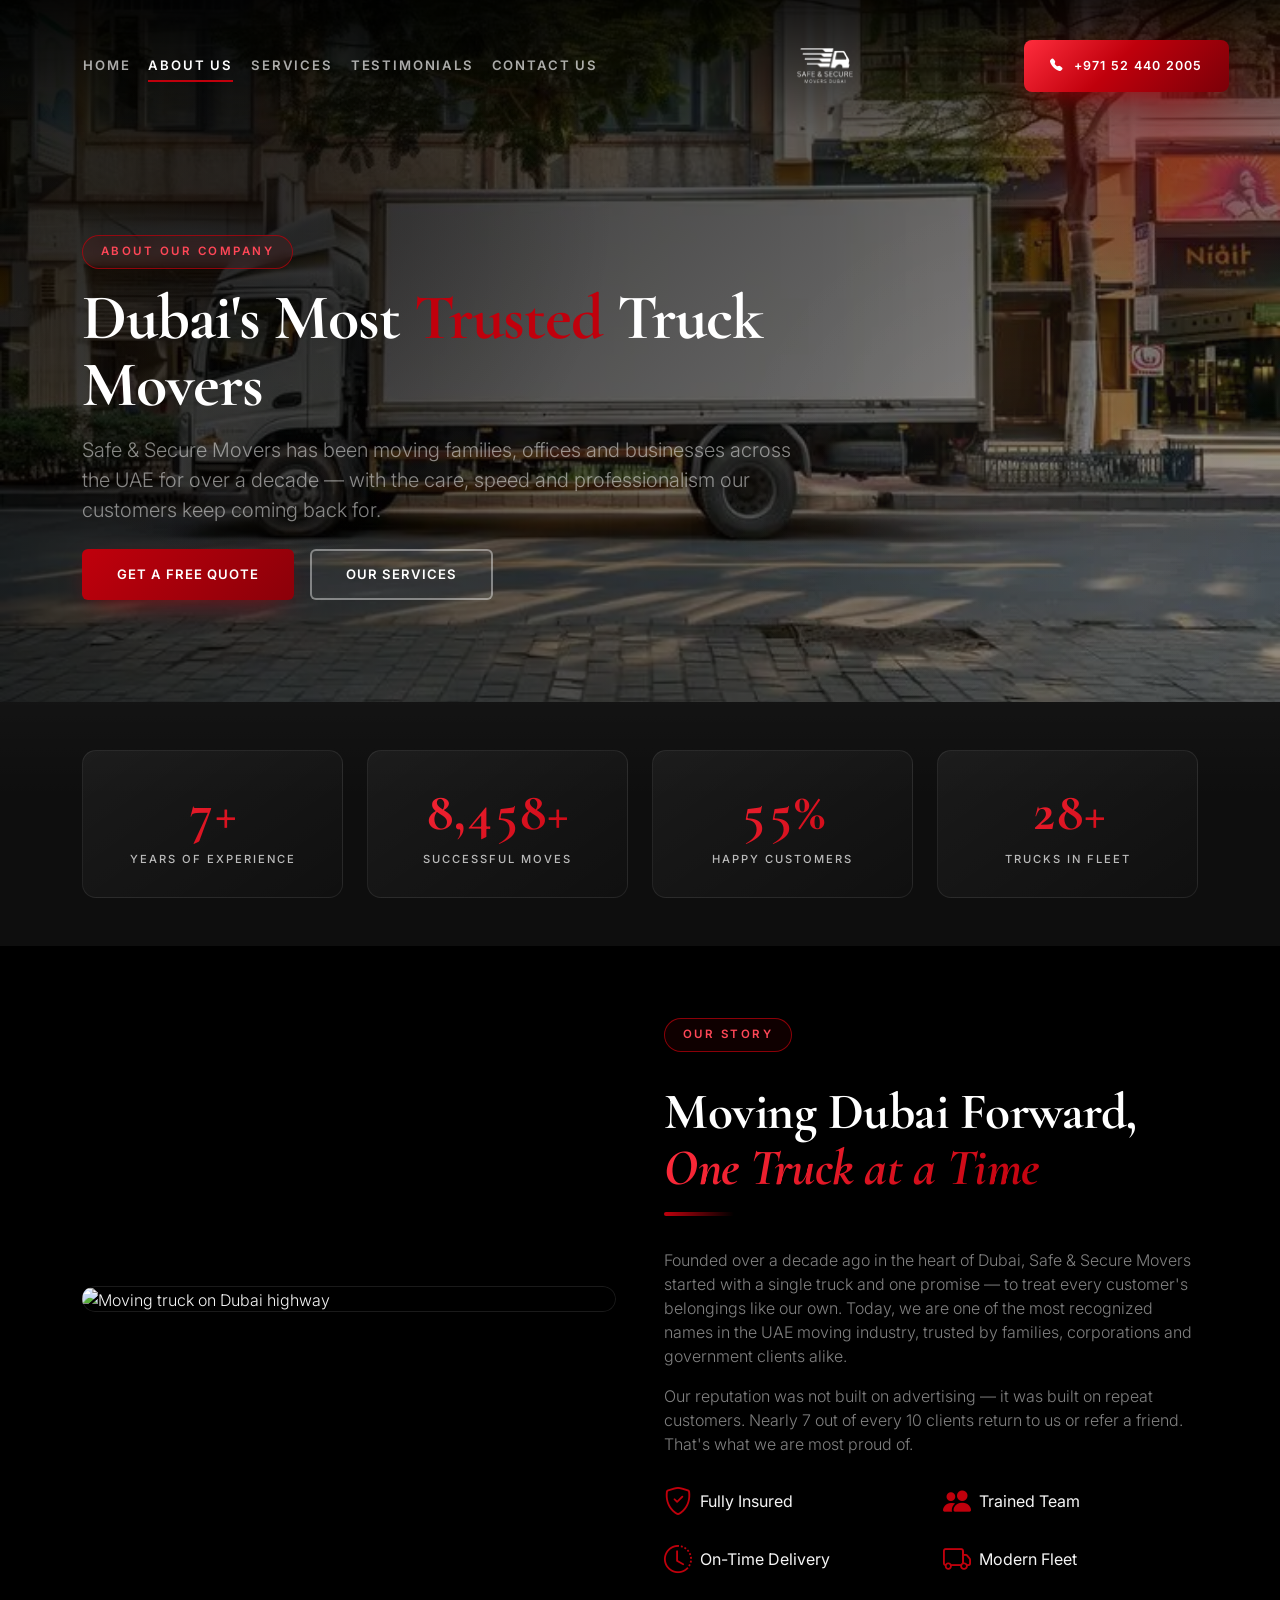
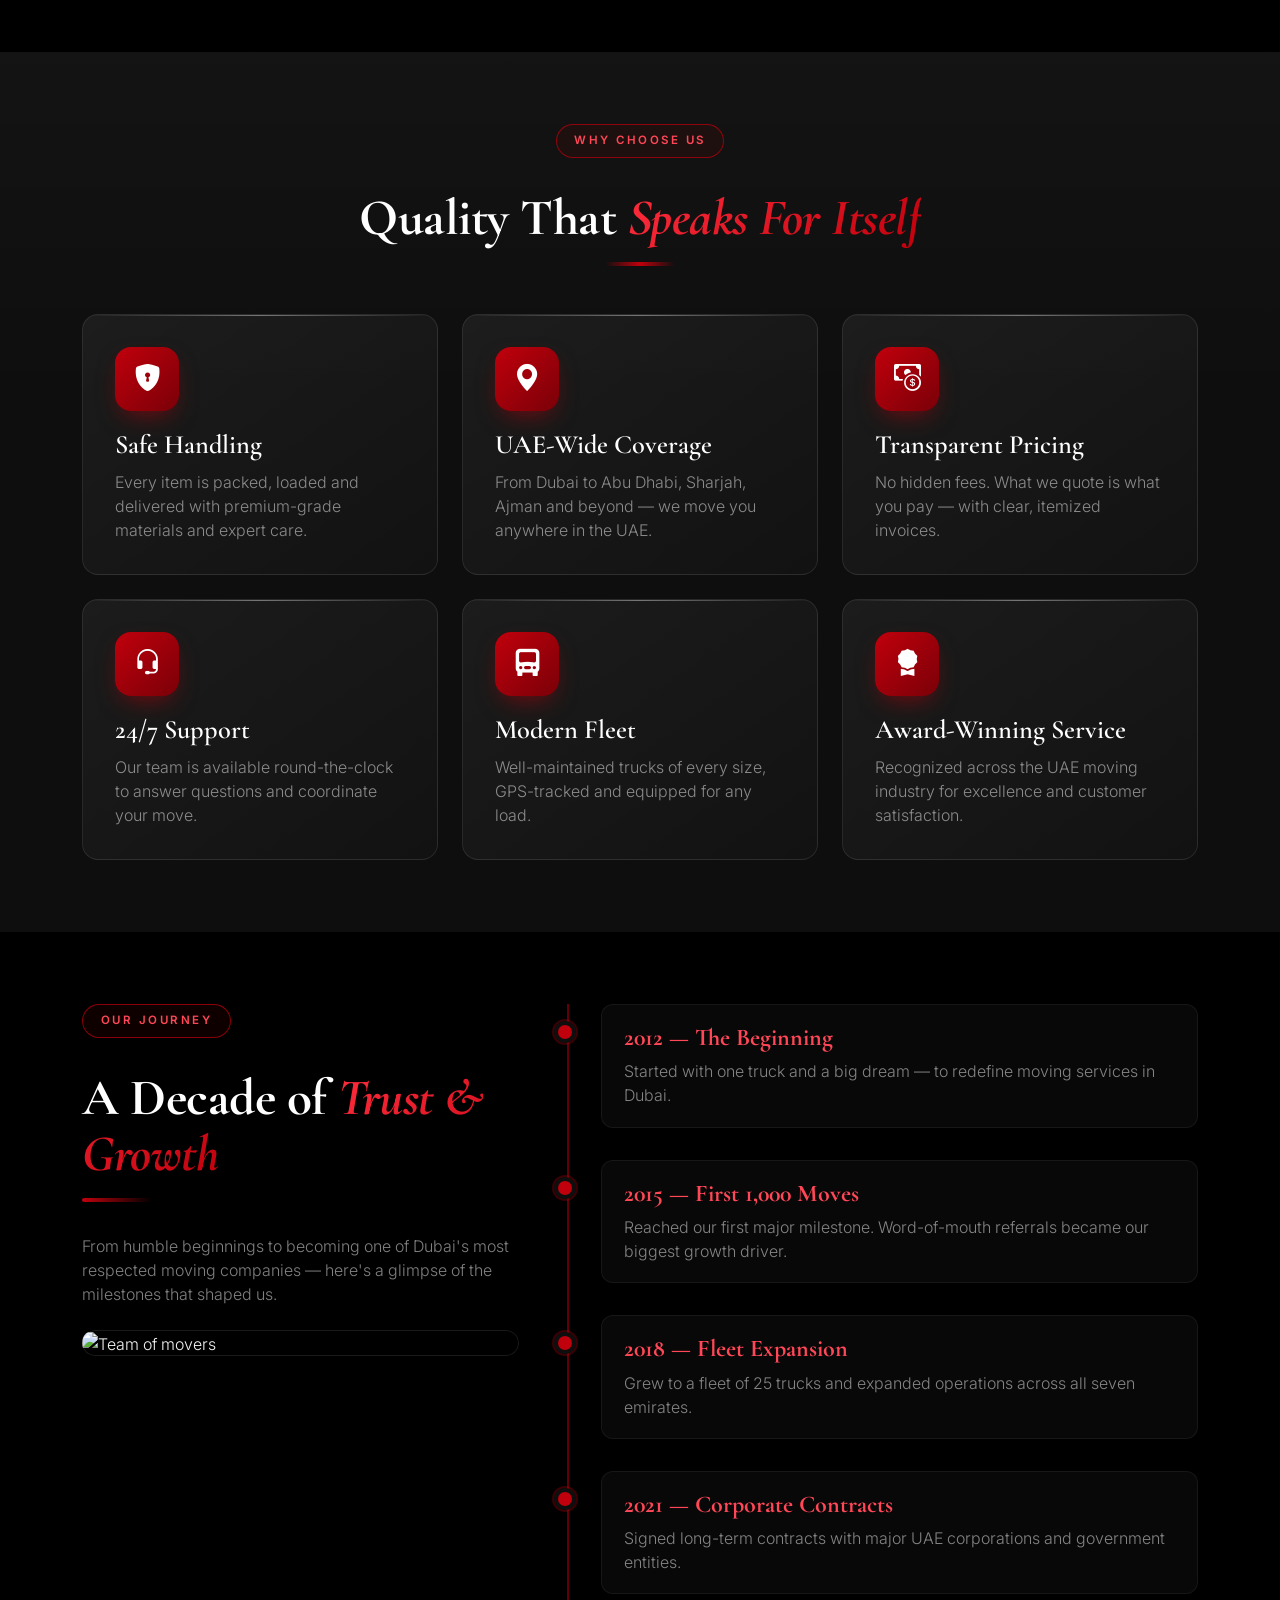
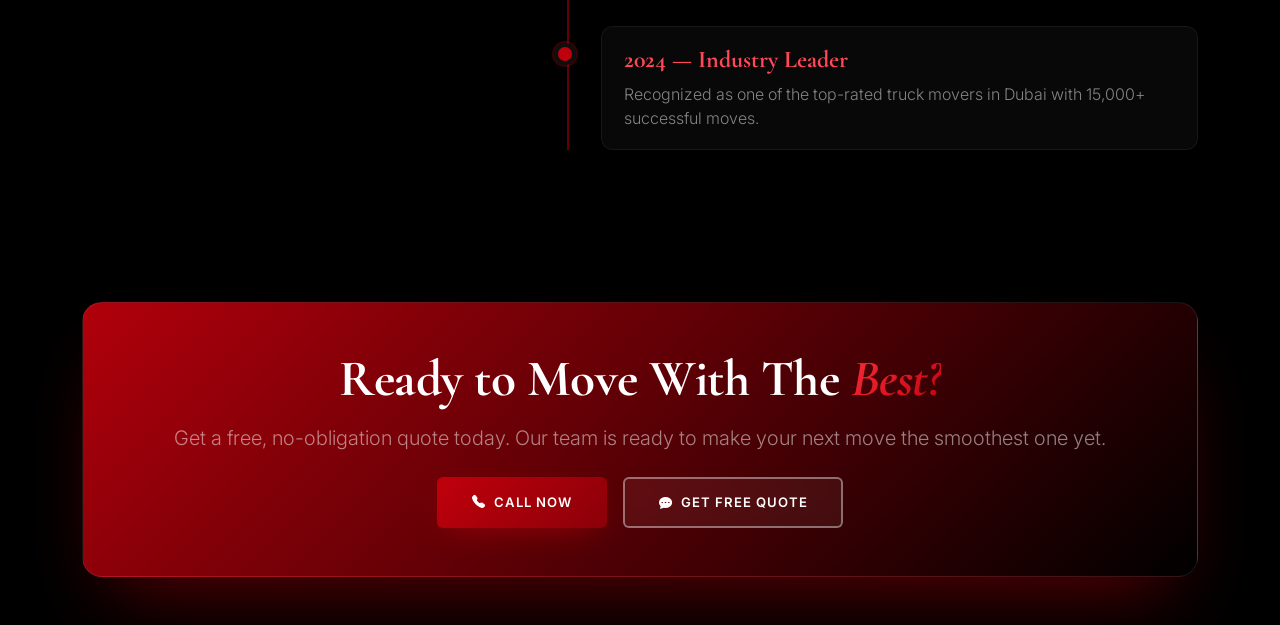
==== about.html @ 8b3cd855 "frontend ui fixes" ====
<!doctype html>
<html lang="en">
<head>
<meta charset="utf-8" />
<meta name="viewport" content="width=device-width, initial-scale=1" />
<title>About Us — Safe & Secure Truck Movers Dubai</title>
<meta name="description" content="Safe & Secure Truck Movers Dubai — trusted, professional and experienced movers with thousands of happy customers across the UAE." />
<link rel="stylesheet" href="https://cdn.jsdelivr.net/npm/bootstrap@5.3.3/dist/css/bootstrap.min.css" />
<link rel="stylesheet" href="https://cdn.jsdelivr.net/npm/bootstrap-icons@1.11.3/font/bootstrap-icons.css" />

<!-- SIRF 2 FONT FAMILIES: Cormorant Garamond (headings) + Inter (body/UI) -->
<link rel="preconnect" href="https://fonts.googleapis.com">
<link rel="preconnect" href="https://fonts.gstatic.com" crossorigin>
<link href="https://fonts.googleapis.com/css2?family=Cormorant+Garamond:ital,wght@0,400;0,600;0,700;1,400;1,600&family=Inter:wght@300;400;500;600;700&display=swap" rel="stylesheet">
<link rel="stylesheet" href="style.css">
<style>
  :root {
    --red:#c0000c; --black:#000000; --dark:#0e0e0e;
    --glass:rgba(255,255,255,0.04); --glass-border:rgba(255,255,255,0.09);

    --font-display:'Cormorant Garamond', Georgia, serif;   /* 1) headings */
    --font-body:'Inter', system-ui, sans-serif;            /* 2) body + UI */
  }
  *{scroll-behavior:smooth}

  body {
    background:var(--black); color:#f5f5f5;
    font-family:var(--font-body);
    font-weight:300;
    overflow-x:hidden;
    -webkit-font-smoothing:antialiased;
  }

  /* headings — sirf display font */
  h1,h2,h3,h4,h5,
  .ssm-section-title,
  .ssm-stat h2,
  .ssm-timeline h5 { font-family:var(--font-display); }

  /* UI / labels / buttons — sirf body font */
  .ssm-badge, .ssm-btn-red, .ssm-btn-outline, .ssm-stat p, p, small, button, a {
    font-family:var(--font-body);
  }

  /* ---------- ANIMATIONS (blur badha diya) ---------- */
  @keyframes fadeBlurUp {
    0% { opacity:0; filter:blur(26px); transform:translateY(48px) scale(.98); }
    100% { opacity:1; filter:blur(0); transform:translateY(0) scale(1); }
  }
  @keyframes slideInLeft {
    0% { opacity:0; filter:blur(22px); transform:translateX(-70px); }
    100% { opacity:1; filter:blur(0); transform:translateX(0); }
  }
  @keyframes slideInRight {
    0% { opacity:0; filter:blur(22px); transform:translateX(70px); }
    100% { opacity:1; filter:blur(0); transform:translateX(0); }
  }
  @keyframes popIn {
    0% { opacity:0; transform:scale(.6) translateY(80px); filter:blur(34px); }
    60%{ opacity:1; transform:scale(1.03) translateY(-6px); filter:blur(0); }
    100%{ opacity:1; transform:scale(1) translateY(0); filter:blur(0); }
  }
  @keyframes floatSlow { 0%,100%{transform:translateY(0)} 50%{transform:translateY(-14px)} }
  @keyframes shimmer { 0%{background-position:-200% 0} 100%{background-position:200% 0} }
  @keyframes pulseRed { 0%,100%{box-shadow:0 0 0 0 rgba(192,0,12,.55)} 50%{box-shadow:0 0 0 18px rgba(192,0,12,0)} }

  .reveal { opacity:0; will-change:transform,filter,opacity; }
  .reveal.in { animation: fadeBlurUp 1.1s cubic-bezier(.22,.61,.36,1) forwards; }
  .reveal-left.in { animation: slideInLeft 1.2s cubic-bezier(.22,.61,.36,1) forwards; }
  .reveal-right.in { animation: slideInRight 1.2s cubic-bezier(.22,.61,.36,1) forwards; }
  .reveal[data-delay="1"].in { animation-delay:.12s }
  .reveal[data-delay="2"].in { animation-delay:.24s }
  .reveal[data-delay="3"].in { animation-delay:.36s }
  .reveal[data-delay="4"].in { animation-delay:.48s }
  .reveal[data-delay="5"].in { animation-delay:.6s }

  /* ---------- HERO ---------- */
  .ssm-hero {
    position:relative; min-height:78vh;
    background:
      linear-gradient(135deg, rgba(0,0,0,.88) 0%, rgba(7, 4, 4, 0.349) 100%),
      url('heavytruck.webp') center/cover no-repeat;
    display:flex; align-items:center; overflow:hidden;
  }
  .ssm-hero::before{
    content:""; position:absolute; inset:0;
    background:radial-gradient(600px circle at 20% 30%, rgba(7, 4, 4, 0.35), transparent 60%),
               radial-gradient(500px circle at 80% 70%, rgba(255,255,255,.06), transparent 60%);
    pointer-events:none;
  }
  .ssm-hero h1 { font-weight:700; letter-spacing:-1px; line-height:1.05; }
  .ssm-hero-glow{
    position:absolute; width:420px; height:420px; border-radius:50%;
    background:radial-gradient(circle, rgba(192,0,12,.35), transparent 70%);
    top:-100px; right:-100px; animation:floatSlow 8s ease-in-out infinite;
  }

  .ssm-red { color:var(--red); }
  .bg-ssm-red { background:var(--red); }
  .bg-ssm-dark { background:var(--dark); position:relative; }
  .bg-ssm-dark::before{
    content:""; position:absolute; inset:0;
    background:linear-gradient(180deg, rgba(255,255,255,.025), transparent 40%);
    pointer-events:none;
  }

  .ssm-badge {
    display:inline-block; padding:.45rem 1.1rem;
    border:1px solid rgba(192,0,12,.7);
    background:rgba(192,0,12,.08);
    color:#ff4757; border-radius:999px; font-size:.72rem; letter-spacing:2.5px;
    text-transform:uppercase; font-weight:600;
    backdrop-filter:blur(6px);
  }

  .ssm-btn-red {
    background:linear-gradient(135deg, var(--red), #8b0009);
    color:#fff; border:none; padding:.95rem 2.2rem;
    font-weight:600; letter-spacing:1px; text-transform:uppercase; font-size:.82rem;
    transition:.35s cubic-bezier(.22,.61,.36,1); border-radius:6px;
    box-shadow:0 10px 30px -12px rgba(192,0,12,.7);
    position:relative; overflow:hidden;
  }
  .ssm-btn-red::after{
    content:""; position:absolute; inset:0;
    background:linear-gradient(120deg, transparent, rgba(255,255,255,.35), transparent);
    transform:translateX(-100%); transition:.6s;
  }
  .ssm-btn-red:hover { transform:translateY(-3px); box-shadow:0 18px 40px -12px rgba(192,0,12,.85); }
  .ssm-btn-red:hover::after{ transform:translateX(100%); }

  .ssm-btn-outline {
    background:rgba(255,255,255,.05); color:#fff;
    border:2px solid rgba(255,255,255,.4); backdrop-filter:blur(10px);
    padding:.85rem 2.1rem; font-weight:600; letter-spacing:1px; font-size:.82rem;
    text-transform:uppercase; transition:.35s; border-radius:6px;
  }
  .ssm-btn-outline:hover { background:#fff; color:var(--black); border-color:#fff; transform:translateY(-3px); }

  /* ---------- CARDS WITH WHITE CONTRAST ---------- */
  .ssm-card {
    background:linear-gradient(145deg, rgba(255,255,255,.06), rgba(255,255,255,.02));
    border:1px solid rgba(255,255,255,.09);
    backdrop-filter:blur(14px);
    border-radius:16px; padding:2rem; height:100%;
    transition:.5s cubic-bezier(.22,.61,.36,1);
    position:relative; overflow:hidden;
  }
  .ssm-card::before{
    content:""; position:absolute; top:0; left:0; right:0; height:1px;
    background:linear-gradient(90deg, transparent, rgba(255,255,255,.4), transparent);
  }
  .ssm-card:hover {
    border-color:var(--red);
    transform:translateY(-10px);
    box-shadow:0 30px 60px -30px rgba(192,0,12,.7), 0 0 0 1px rgba(255,255,255,.08) inset;
    background:linear-gradient(145deg, rgba(255,255,255,.09), rgba(192,0,12,.06));
  }
  .ssm-card h4{ font-size:1.65rem; font-weight:600; }

  .ssm-icon {
    width:64px; height:64px; border-radius:16px;
    background:linear-gradient(135deg, var(--red), #7a0008);
    display:flex; align-items:center; justify-content:center;
    font-size:1.7rem; color:#fff; margin-bottom:1.2rem;
    box-shadow:0 10px 24px -8px rgba(192,0,12,.6);
    transition:.4s;
  }
  .ssm-card:hover .ssm-icon{ transform:rotate(-6deg) scale(1.08); }

  .ssm-stat {
    background:linear-gradient(145deg, rgba(255,255,255,.05), rgba(255,255,255,.01));
    border:1px solid rgba(255,255,255,.08);
    padding:1.8rem 1rem; border-radius:14px;
    transition:.4s;
  }
  .ssm-stat:hover{ transform:translateY(-6px); border-color:rgba(192,0,12,.6); background:linear-gradient(145deg, rgba(192,0,12,.08), rgba(255,255,255,.02)); }
  .ssm-stat h2 {
    font-size:3.4rem; font-weight:700; margin:0;
    background:linear-gradient(135deg, #ff2d3d, var(--red));
    -webkit-background-clip:text; background-clip:text; -webkit-text-fill-color:transparent;
  }
  .ssm-stat p { color:#bbb; text-transform:uppercase; letter-spacing:2px; font-size:.7rem; font-weight:500; margin:.4rem 0 0; }

  /* counting numbers — width lock, taake ginti ke waqt jhatka (glitch) na aaye */
  .ssm-count{
    font-variant-numeric:tabular-nums;
    font-feature-settings:"tnum" 1;
    display:block;
    white-space:nowrap;
  }

  .ssm-section-title { font-weight:700; font-size:3.2rem; letter-spacing:-.5px; line-height:1.1; }
  .ssm-section-title span {
    font-style:italic;
    background:linear-gradient(135deg, #ff2d3d, var(--red));
    -webkit-background-clip:text; background-clip:text; -webkit-text-fill-color:transparent;
  }
  .ssm-divider { width:70px; height:4px; background:linear-gradient(90deg, var(--red), transparent); border:0; margin:1rem 0 2rem; border-radius:2px; opacity:1; }
  .ssm-divider.mx-auto{ background:linear-gradient(90deg, transparent, var(--red), transparent); }

  .ssm-img { border-radius:16px; overflow:hidden; box-shadow:0 30px 60px -25px rgba(192,0,12,.55); position:relative; }
  .ssm-img::after{ content:""; position:absolute; inset:0; box-shadow:inset 0 0 0 1px rgba(255,255,255,.1); border-radius:16px; pointer-events:none;}
  .ssm-img img { width:100%; height:100%; object-fit:cover; transition:.8s cubic-bezier(.22,.61,.36,1); }
  .ssm-img:hover img { transform:scale(1.08); }

  .ssm-timeline { position:relative; padding-left:2rem; border-left:2px solid rgba(192,0,12,.5); }
  .ssm-timeline .item { position:relative; margin-bottom:2rem; padding:1.2rem 1.4rem; background:rgba(255,255,255,.03); border:1px solid rgba(255,255,255,.06); border-radius:12px; transition:.4s; }
  .ssm-timeline .item:hover{ background:rgba(255,255,255,.06); transform:translateX(6px); border-color:rgba(192,0,12,.5);}
  .ssm-timeline .item::before {
    content:''; position:absolute; left:-2.75rem; top:20px;
    width:14px; height:14px; border-radius:50%; background:var(--red);
    box-shadow:0 0 0 4px var(--dark), 0 0 0 6px rgba(192,0,12,.3);
    animation:pulseRed 2.5s infinite;
  }
  .ssm-timeline h5 { color:#ff4757; font-weight:700; font-size:1.5rem; margin-bottom:.4rem; }

  .ssm-cta {
    background:
      linear-gradient(135deg, rgba(192,0,12,.92), rgba(0,0,0,.92)),
      url('https://images.unsplash.com/photo-1586528116311-ad8dd3c8310d?auto=format&fit=crop&w=1920&q=80') center/cover;
    padding:5rem 0; border-radius:20px;
    border:1px solid rgba(255,255,255,.08);
    box-shadow:0 40px 80px -30px rgba(192,0,12,.5);
  }

  /* ---------- POPUP (contact CTA) ---------- */
  .ssm-modal .modal-dialog{ animation: popIn .8s cubic-bezier(.22,.61,.36,1); }
  .ssm-modal .modal-content {
    background:linear-gradient(145deg, #141414, #0a0a0a);
    color:#fff; border:1px solid rgba(255,255,255,.1);
    border-radius:20px; overflow:hidden;
    box-shadow:0 40px 100px -20px rgba(192,0,12,.6);
    position:relative;
  }
  .ssm-modal .modal-content::before{
    content:""; position:absolute; top:0; left:0; right:0; height:3px;
    background:linear-gradient(90deg, transparent, var(--red), transparent);
    background-size:200% 100%;
    animation:shimmer 3s linear infinite;
  }
  .ssm-modal .modal-header { border-bottom:1px solid rgba(255,255,255,.08); }
  .ssm-modal .btn-close { filter:invert(1); }
  .ssm-modal .modal-backdrop{ backdrop-filter:blur(6px); }
  .ssm-modal h3{ font-size:2.2rem; font-weight:600; }

  .ssm-pop-icon{
    width:80px; height:80px; border-radius:50%;
    background:linear-gradient(135deg, var(--red), #7a0008);
    display:flex; align-items:center; justify-content:center;
    margin:0 auto 1rem; font-size:2.2rem; color:#fff;
    animation:pulseRed 2s infinite;
  }

  @media (max-width: 768px) {
    .ssm-section-title { font-size:2.3rem; }
    .ssm-hero { min-height:65vh; text-align:center; }
    .ssm-stat h2 { font-size:2.6rem; }
    .ssm-divider{ margin-left:auto; margin-right:auto; }
  }
  @media (prefers-reduced-motion: reduce){
    .reveal, .reveal.in{ opacity:1 !important; animation:none !important; filter:none !important; transform:none !important; }
  }
</style>
</head>
<body>
<!-- ══════════ NAVBAR ══════════ -->
<header class="ssm-nav" id="ssmNav">
  <button class="ssm-nav__burger" type="button"
          data-bs-toggle="offcanvas" data-bs-target="#ssmDrawer"
          aria-label="Open menu" aria-controls="ssmDrawer">
    <span></span>
  </button>

  <nav class="ssm-nav__menu" aria-label="Main">
    <a class="ssm-nav__link " href="index.html">Home</a>
    <a class="ssm-nav__link is-active" href="about.html">About Us</a>
    <a class="ssm-nav__link " href="services.html">Services</a>
    <a class="ssm-nav__link" href="index.html#testimonials">Testimonials</a>
    <a class="ssm-nav__link" href="contact.html">Contact Us</a>
  </nav>

  <a class="ssm-nav__brand" href="index.html" aria-label="Safe and Secure Movers — home">
    <img src="WhatsApp_Image_2026-07-14_at_6.08.46_AM-removebg-preview.png" alt="Safe &amp; Secure Movers">
  </a>

  <a class="ssm-nav__cta" href="tel:+971524402005">
    <i class="bi bi-telephone-fill"></i>
    <span>+971 52 440 2005</span>
  </a>
</header>
<!-- ══════════ SIDE DRAWER ══════════ -->
<div class="offcanvas offcanvas-end ssm-drawer" tabindex="-1" id="ssmDrawer" aria-labelledby="ssmDrawerLabel">
  <div class="offcanvas-header">
    <a class="ssm-drawer__logo" href="index.html" id="ssmDrawerLabel">
      <img src="WhatsApp_Image_2026-07-14_at_6.08.46_AM-removebg-preview.png" alt="Safe &amp; Secure Movers">
    </a>
    <button type="button" class="btn-close" data-bs-dismiss="offcanvas" aria-label="Close"></button>
  </div>

  <div class="offcanvas-body p-0 d-flex flex-column justify-content-between">
    <ul class="ssm-drawer__list">
      <li><a  href="index.html" data-bs-dismiss="offcanvas">Home</a></li>
      <li><a class="is-active" href="about.html" data-bs-dismiss="offcanvas">About Us</a></li>
      <li><a href="services.html" data-bs-dismiss="offcanvas">Services</a></li>
      <li><a href="contact.html" data-bs-dismiss="offcanvas">Contact Us</a></li>
            <li><a href="index.html#testimonials" data-bs-dismiss="offcanvas">Testimonials</a></li>
    </ul>

    <div class="ssm-drawer__foot">
      <a class="ssm-drawer__cta" href="tel:+971524402005" data-bs-dismiss="offcanvas">
        <i class="bi bi-telephone-fill"></i> +971 52 440 2005
      </a>
    </div>
  </div>
</div>
<!-- HERO -->
<section class="ssm-hero">
  <div class="ssm-hero-glow"></div>
  <div class="container position-relative">
    <div class="row">
      <div class="col-lg-8">
        <span class="ssm-badge mb-3 reveal">About Our Company</span>
        <h1 class="display-3 text-white mb-3 reveal" data-delay="1">Dubai's Most <span class="ssm-red">Trusted</span> Truck Movers</h1>
        <p class="lead text-white-50 mb-4 reveal" data-delay="2">
          Safe &amp; Secure Movers has been moving families, offices and businesses across the UAE for over a decade — with the care, speed and professionalism our customers keep coming back for.
        </p>
        <div class="d-flex gap-3 flex-wrap reveal" data-delay="3">
          <button class="ssm-btn-red">Get a Free Quote</button>
          <button class="ssm-btn-outline">Our Services</button>
        </div>
      </div>
    </div>
  </div>
</section>

<!-- STATS (numbers loop repeatedly) -->
<section class="py-5 bg-ssm-dark">
  <div class="container position-relative">
    <div class="row text-center g-4">
      <div class="col-6 col-md-3 reveal">
        <div class="ssm-stat"><h2 class="ssm-count" data-to="12" data-suffix="+">0+</h2><p>Years of Experience</p></div>
      </div>
      <div class="col-6 col-md-3 reveal" data-delay="1">
        <div class="ssm-stat"><h2 class="ssm-count" data-to="15000" data-suffix="+" data-comma="1">0+</h2><p>Successful Moves</p></div>
      </div>
      <div class="col-6 col-md-3 reveal" data-delay="2">
        <div class="ssm-stat"><h2 class="ssm-count" data-to="98" data-suffix="%">0%</h2><p>Happy Customers</p></div>
      </div>
      <div class="col-6 col-md-3 reveal" data-delay="3">
        <div class="ssm-stat"><h2 class="ssm-count" data-to="50" data-suffix="+">0+</h2><p>Trucks in Fleet</p></div>
      </div>
    </div>
  </div>
</section>

<!-- STORY -->
<section class="py-5 py-lg-6">
  <div class="container py-4">
    <div class="row align-items-center g-5">
      <div class="col-lg-6 reveal reveal-left">
        <div class="ssm-img">
          <img src="https://images.unsplash.com/photo-1519003722824-194d4455a60c?auto=format&fit=crop&w=1000&q=80" alt="Moving truck on Dubai highway" style="height:500px" />
        </div>
      </div>
      <div class="col-lg-6 reveal reveal-right">
        <span class="ssm-badge mb-3">Our Story</span>
        <h2 class="ssm-section-title text-white mt-3">Moving Dubai Forward, <span>One Truck at a Time</span></h2>
        <hr class="ssm-divider" />
        <p class="text-white-50">
          Founded over a decade ago in the heart of Dubai, Safe &amp; Secure Movers started with a single truck and one promise — to treat every customer's belongings like our own. Today, we are one of the most recognized names in the UAE moving industry, trusted by families, corporations and government clients alike.
        </p>
        <p class="text-white-50">
          Our reputation was not built on advertising — it was built on repeat customers. Nearly 7 out of every 10 clients return to us or refer a friend. That's what we are most proud of.
        </p>
        <div class="row mt-4">
          <div class="col-6">
            <div class="d-flex align-items-center mb-3"><i class="bi bi-shield-check ssm-red fs-3 me-2"></i><strong>Fully Insured</strong></div>
            <div class="d-flex align-items-center"><i class="bi bi-clock-history ssm-red fs-3 me-2"></i><strong>On-Time Delivery</strong></div>
          </div>
          <div class="col-6">
            <div class="d-flex align-items-center mb-3"><i class="bi bi-people-fill ssm-red fs-3 me-2"></i><strong>Trained Team</strong></div>
            <div class="d-flex align-items-center"><i class="bi bi-truck ssm-red fs-3 me-2"></i><strong>Modern Fleet</strong></div>
          </div>
        </div>
      </div>
    </div>
  </div>
</section>

<!-- WHY CHOOSE US -->
<section class="py-5 bg-ssm-dark">
  <div class="container py-4 position-relative">
    <div class="text-center mb-5 reveal">
      <span class="ssm-badge mb-3">Why Choose Us</span>
      <h2 class="ssm-section-title text-white mt-3">Quality That <span>Speaks For Itself</span></h2>
      <hr class="ssm-divider mx-auto" />
    </div>
    <div class="row g-4">
      <div class="col-md-6 col-lg-4 reveal"><div class="ssm-card"><div class="ssm-icon"><i class="bi bi-shield-lock-fill"></i></div><h4 class="text-white">Safe Handling</h4><p class="text-white-50 mb-0">Every item is packed, loaded and delivered with premium-grade materials and expert care.</p></div></div>
      <div class="col-md-6 col-lg-4 reveal" data-delay="1"><div class="ssm-card"><div class="ssm-icon"><i class="bi bi-geo-alt-fill"></i></div><h4 class="text-white">UAE-Wide Coverage</h4><p class="text-white-50 mb-0">From Dubai to Abu Dhabi, Sharjah, Ajman and beyond — we move you anywhere in the UAE.</p></div></div>
      <div class="col-md-6 col-lg-4 reveal" data-delay="2"><div class="ssm-card"><div class="ssm-icon"><i class="bi bi-cash-coin"></i></div><h4 class="text-white">Transparent Pricing</h4><p class="text-white-50 mb-0">No hidden fees. What we quote is what you pay — with clear, itemized invoices.</p></div></div>
      <div class="col-md-6 col-lg-4 reveal" data-delay="3"><div class="ssm-card"><div class="ssm-icon"><i class="bi bi-headset"></i></div><h4 class="text-white">24/7 Support</h4><p class="text-white-50 mb-0">Our team is available round-the-clock to answer questions and coordinate your move.</p></div></div>
      <div class="col-md-6 col-lg-4 reveal" data-delay="4"><div class="ssm-card"><div class="ssm-icon"><i class="bi bi-truck-front-fill"></i></div><h4 class="text-white">Modern Fleet</h4><p class="text-white-50 mb-0">Well-maintained trucks of every size, GPS-tracked and equipped for any load.</p></div></div>
      <div class="col-md-6 col-lg-4 reveal" data-delay="5"><div class="ssm-card"><div class="ssm-icon"><i class="bi bi-award-fill"></i></div><h4 class="text-white">Award-Winning Service</h4><p class="text-white-50 mb-0">Recognized across the UAE moving industry for excellence and customer satisfaction.</p></div></div>
    </div>
  </div>
</section>

<!-- JOURNEY TIMELINE -->
<section class="py-5 py-lg-6">
  <div class="container py-4">
    <div class="row g-5">
      <div class="col-lg-5 reveal reveal-left">
        <span class="ssm-badge mb-3">Our Journey</span>
        <h2 class="ssm-section-title text-white mt-3">A Decade of <span>Trust &amp; Growth</span></h2>
        <hr class="ssm-divider" />
        <p class="text-white-50">From humble beginnings to becoming one of Dubai's most respected moving companies — here's a glimpse of the milestones that shaped us.</p>
        <div class="ssm-img mt-4"><img src="https://images.unsplash.com/photo-1600585154340-be6161a56a0c?auto=format&fit=crop&w=800&q=80" alt="Team of movers" style="height:320px" /></div>
      </div>
      <div class="col-lg-7 reveal reveal-right">
        <div class="ssm-timeline">
          <div class="item"><h5>2012 — The Beginning</h5><p class="text-white-50 mb-0">Started with one truck and a big dream — to redefine moving services in Dubai.</p></div>
          <div class="item"><h5>2015 — First 1,000 Moves</h5><p class="text-white-50 mb-0">Reached our first major milestone. Word-of-mouth referrals became our biggest growth driver.</p></div>
          <div class="item"><h5>2018 — Fleet Expansion</h5><p class="text-white-50 mb-0">Grew to a fleet of 25 trucks and expanded operations across all seven emirates.</p></div>
          <div class="item"><h5>2021 — Corporate Contracts</h5><p class="text-white-50 mb-0">Signed long-term contracts with major UAE corporations and government entities.</p></div>
          <div class="item"><h5>2024 — Industry Leader</h5><p class="text-white-50 mb-0">Recognized as one of the top-rated truck movers in Dubai with 15,000+ successful moves.</p></div>
        </div>
      </div>
    </div>
  </div>
</section>

<!-- CTA -->
<section class="py-5">
  <div class="container">
    <div class="ssm-cta text-center text-white p-4 p-md-5 reveal">
      <h2 class="ssm-section-title mb-3">Ready to Move With The <span>Best?</span></h2>
      <p class="lead mb-4 text-white-50">Get a free, no-obligation quote today. Our team is ready to make your next move the smoothest one yet.</p>
      <div class="d-flex gap-3 justify-content-center flex-wrap">
        <a href="contact.html" class="ssm-btn-red text-decoration-none"><i class="bi bi-telephone-fill me-2"></i>Call Now</a>
        <a href="contact.html" class="ssm-btn-outline text-decoration-none"><i class="bi bi-chat-dots-fill me-2"></i>Get Free Quote</a>
      </div>
    </div>
  </div>
</section>

<!-- POPUP MODAL — Contact CTA -->
<div class="modal fade ssm-modal" id="contactPopup" tabindex="-1" aria-hidden="true">
  <div class="modal-dialog modal-dialog-centered modal-lg">
    <div class="modal-content">
      <div class="modal-header border-0">
        <button type="button" class="btn-close ms-auto" data-bs-dismiss="modal"></button>
      </div>
      <div class="modal-body p-0">
        <div class="row g-0 align-items-center">
          <div class="col-md-5 d-none d-md-block">
            <img src="https://images.unsplash.com/photo-1601158935942-52255782d322?auto=format&fit=crop&w=800&q=80" alt="Contact us" style="width:100%;height:100%;min-height:340px;object-fit:cover" />
          </div>
          <div class="col-md-7 p-4 p-md-5 text-center">
            <div class="ssm-pop-icon"><i class="bi bi-headset"></i></div>
            <h3 class="text-white mb-2">Let's Plan Your <span class="ssm-red">Next Move</span></h3>
            <p class="text-white-50 mb-4">Have questions or need a custom quote? Our friendly team is just one click away — reach out and we'll get back to you within minutes.</p>
            <a href="contact.html" class="ssm-btn-red text-decoration-none d-inline-flex align-items-center">
              <i class="bi bi-envelope-fill me-2"></i> Go to Contact Page
              <i class="bi bi-arrow-right ms-2"></i>
            </a>
            <div class="mt-3"><button class="btn btn-link text-white-50 small" data-bs-dismiss="modal">Maybe later</button></div>
          </div>
        </div>
      </div>
    </div>
  </div>
</div>

<script src="https://cdn.jsdelivr.net/npm/bootstrap@5.3.3/dist/js/bootstrap.bundle.min.js"></script>
<script>
  // Scroll reveal — har baar repeat (scroll up/down dono par)
  (function () {
    var els = document.querySelectorAll('.reveal');
    if (!els.length) return;

    var io = new IntersectionObserver(function (entries) {
      entries.forEach(function (e) {
        if (e.isIntersecting) {
          // class dobara lagne par animation restart ho, isliye reflow force karte hain
          void e.target.offsetWidth;
          e.target.classList.add('in');
        } else {
          e.target.classList.remove('in');   // bahar gaya → wapas chhup jaye
        }
      });
    }, { threshold: 0.12, rootMargin: '0px 0px -40px 0px' });

    els.forEach(function (el) { io.observe(el); });
  })();

  // Stats — screen me aane par count, bahar jaane par reset
  (function () {
    var counters = document.querySelectorAll('.ssm-count');
    if (!counters.length) return;

    var reduce = window.matchMedia('(prefers-reduced-motion: reduce)').matches;
    var COUNT_MS = 2000;

    function format(n, el) {
      var s = (el.dataset.comma === '1') ? n.toLocaleString('en-US') : String(n);
      return s + (el.dataset.suffix || '');
    }

    counters.forEach(function (el) {
      var target = parseInt(el.dataset.to, 10) || 0;
      el.textContent = format(target, el);
      el.style.minWidth = el.getBoundingClientRect().width + 'px';   // width lock
      el.textContent = format(reduce ? target : 0, el);
    });

    if (reduce) return;

    function easeOutCubic(t) { return 1 - Math.pow(1 - t, 3); }

    var frames = new WeakMap();

    function play(el) {
      cancelAnimationFrame(frames.get(el));
      var target = parseInt(el.dataset.to, 10) || 0;
      var start = null, last = -1;

      function step(ts) {
        if (start === null) start = ts;
        var p = Math.min((ts - start) / COUNT_MS, 1);
        var value = Math.round(easeOutCubic(p) * target);
        if (value !== last) { el.textContent = format(value, el); last = value; }
        if (p < 1) frames.set(el, requestAnimationFrame(step));
      }
      frames.set(el, requestAnimationFrame(step));
    }

    function reset(el) {
      cancelAnimationFrame(frames.get(el));
      el.textContent = format(0, el);
    }

    var io = new IntersectionObserver(function (entries) {
      entries.forEach(function (e) {
        if (e.isIntersecting) play(e.target);
        else reset(e.target);
      });
    }, { threshold: 0.4 });

    counters.forEach(function (el) { io.observe(el); });
  })();

  // Contact popup — appears once per session
  (function () {
    if (sessionStorage.getItem('ssm_contact_popup_shown')) return;
    setTimeout(function () {
      var el = document.getElementById('contactPopup');
      if (el && window.bootstrap) {
        new bootstrap.Modal(el).show();
        sessionStorage.setItem('ssm_contact_popup_shown', '1');
      }
    }, 6000);
  })();
</script>
<script src="script.js"></script>
</body>
</html>
---- style.css ----
html, body {
   
    overflow-x: hidden;
}
body {
    -webkit-font-smoothing: antialiased;
    -moz-osx-font-smoothing: grayscale;        
}

  :root {
  --red: #c0000c;
  --black: #000000;
  --dark: #0e0e0e;
  --white: #f0f0f0;
}
* { margin: 0; padding: 0; box-sizing: border-box; }
body {
  background: var(--black);
  color: var(--white);
  font-family: 'Inter', sans-serif;
  overflow-x: hidden;
}

/* ══════════ NAVBAR ══════════ */
.site-nav {
  position: absolute;
  top: 0; left: 0; right: 0;
  z-index: 100;
  display: flex;
  align-items: stretch;
  height: 92px;
}

.nav-hamburger {
  width: 80px;
  background: var(--red);
  display: flex;
  align-items: center;
  justify-content: center;
  cursor: pointer;
  flex-shrink: 0;
  border: none;
  outline: none;
  align-self: stretch;
}
.nav-hamburger span,
.nav-hamburger span::before,
.nav-hamburger span::after {
  display: block;
  width: 24px;
  height: 2px;
  background: #fff;
  position: relative;
  transition: all 0.3s;
}
.nav-hamburger span::before,
.nav-hamburger span::after {
  content: '';
  position: absolute;
}
.nav-hamburger span::before { top: -7px; }
.nav-hamburger span::after  { top:  7px; }

.desktop-nav {
  display: flex;
  align-items: center;
  gap: 2rem;
  padding: 0 2rem;
  flex: 1;
  justify-content: center;
}
.desktop-nav-link {
  font-family: 'Inter', sans-serif;
  font-size: 0.90rem;
  font-weight: 500;
  letter-spacing: 0.12em;
  text-transform: uppercase;
  color: rgba(240,240,240,0.75);
  text-decoration: none;
  position: relative;
  transition: color 0.25s;
}
.desktop-nav-link::after {
  content: '';
  position: absolute;
  bottom: -4px;
  left: 0;
  width: 0;
  height: 1px;
  background: var(--red);
  transition: width 0.3s;
}
.desktop-nav-link:hover,
.desktop-nav-link.active { color: #fff; }
.desktop-nav-link:hover::after,
.desktop-nav-link.active::after { width: 100%; }
.nav-logo {
  margin-left: auto;
  display: flex;
  align-items: center;
  /* White background ko transparent kar diya taake logo direct image ke upar aaye */
  background: transparent !important; 
  padding: 0 1rem;
  margin-right: 0; /* Extra margins khatam */
  height: 100%;
  width: auto;
  min-width: unset;
}

.nav-logo-img img {
  height: clamp(99px, 6vw, 120px);
  width: auto;
  object-fit: contain;
  display: block;
  /* Logo transparent hone ke baad agar dark image ke upar dundhla lage, 
      toh brightness badhane ke liye aap niche wala filter use kar sakte hain (Optional) */
  /* filter: drop-shadow(0px 2px 8px rgba(0,0,0,0.5)); */
}

/* ══════════ OFFCANVAS ══════════ */
.offcanvas {
  background: #0d0d0d !important;
  border-right: 1px solid rgba(192,0,12,0.25) !important;
  width: 280px !important;
}
.offcanvas-header { border-bottom: 1px solid rgba(192,0,12,0.15); }
.offcanvas-title {
  font-family: 'Cinzel', serif;
  color: var(--white);
  font-size: 0.95rem;
  letter-spacing: 0.1em;
}
.btn-close { filter: invert(1) sepia(1) saturate(5) hue-rotate(300deg); }
.offcanvas .nav-link {
  color: rgba(240,240,240,0.7) !important;
  font-size: 0.85rem;
  letter-spacing: 0.1em;
  text-transform: uppercase;
  padding: 0.85rem 1.2rem;
  border-bottom: 1px solid rgba(255,255,255,0.04);
  transition: color 0.2s, padding-left 0.25s;
}
.offcanvas .nav-link:hover {
  color: var(--red) !important;
  padding-left: 1.8rem;
}

/* ══════════ HERO ══════════ */
.hero {
  position: relative;
  width: 100%;
  min-height: 100vh;
  display: flex;
  align-items: center;
  overflow: hidden;
  background: var(--black);
  padding-bottom: 120px;
}

.hero-bg {
  position: absolute;
  inset: 0;
  background: linear-gradient(120deg, #000 0%, #111 30%, #1c1c1c 60%, #252525 100%);
  background-image: url('ChatGPT\ Image\ Jul\ 14\,\ 2026\,\ 08_09_16\ PM.webp');
  background-size: cover;
  background-position: center center;
  opacity: 75%;
}
.hero-bg::after {
  content: '';
  position: absolute;
  inset: 0;
  background: linear-gradient(
    100deg,
    rgba(0,0,0,0.88) 0%,
    rgba(0,0,0,0.55) 40%,
    rgba(0,0,0,0.10) 100%
  );
}

.hero-content {
  position: relative;
  z-index: 2;
  padding-top: 100px;
  padding-bottom: 60px;
  width: 100%;
}

/* ══════════ HERO TEXT (UPDATED FOR MIDDLE ALIGNMENT) ══════════ */
.hero-title {
  font-family: 'Cormorant Garamond', serif;
  font-weight: 300;
  font-size: clamp(6rem, 14vw, 11rem);
  line-height: 0.88;
  color: var(--white);
  letter-spacing: -0.015em;
  margin-bottom: 0.5rem;
  text-align: center;
}
.hero-title .accent-g {
  color: var(--red);
  font-style: italic;
  font-weight: 400;
}

.hero-line2 {
  font-family: 'Cormorant Garamond', serif;
  font-weight: 300;
  font-size: clamp(6rem, 12vw, 10rem);
  line-height: 1;
  color: var(--white);
  letter-spacing: -0.01em;
  margin-bottom: 1.5rem;
  text-align: center;
}
.hero-line2 .script-in {
  font-family: 'Dancing Script', cursive;
  color: var(--red);
  font-size: 0.9em;
  font-weight: 600;
  margin-right: 0.08em;
  letter-spacing: 0;
}


.hero-desc-wrap {
  border-left: none; /* Removed left border for better symmetry in center */
  border-top: 1px solid rgba(192,0,12,0.4); /* Optional aesthetic top fine line instead */
  border-bottom: 1px solid rgba(192,0,12,0.4);
  padding: 0.8rem 0;
  margin: 0 auto 2rem auto;
  max-width: 580px; /* Expanded slightly for centralized text flow */
}
.badge-desc {
  font-family: 'Inter', sans-serif;
  font-size: 0.98rem;
  color: rgba(240,240,240,0.75);
  line-height: 1.6;
  text-align: center;
}

/* ══════════ BUTTONS ══════════ */
.hero-btns {
  display: flex;
  gap: 1rem;
  flex-wrap: wrap;
  justify-content: center; /* Centered buttons alignment */
}
.btn-hero-primary {
  display: inline-flex;
  align-items: center;
  gap: 0.5rem;
  background: var(--red);
  color: #fff;
  border: 1px solid var(--red);
  padding: 0.75rem 1.8rem;
  font-family: 'Inter', sans-serif;
  font-size: 0.82rem;
  font-weight: 600;
  letter-spacing: 0.1em;
  text-transform: uppercase;
  text-decoration: none;
  transition: background 0.25s, color 0.25s;
}
.btn-hero-primary:hover { background: #a0000a; border-color: #a0000a; color: #fff; }

.btn-hero-outline {
  display: inline-flex;
  align-items: center;
  gap: 0.5rem;
  background: transparent;
  color: var(--white);
  border: 1px solid rgba(240,240,240,0.55);
  padding: 0.75rem 1.8rem;
  font-family: 'Inter', sans-serif;
  font-size: 0.82rem;
  font-weight: 500;
  letter-spacing: 0.1em;
  text-transform: uppercase;
  text-decoration: none;
  transition: background 0.25s, border-color 0.25s;
}
.btn-hero-outline:hover { background: rgba(255,255,255,0.08); border-color: #fff; color: #fff; }

/* ══════════ FEATURE BOXES ══════════ */
.hero-features {
  position: absolute;
  bottom: 0;
  left: 0;
  right: 0;
  display: grid;
  grid-template-columns: repeat(4, 1fr);
  background: rgba(10,10,10,0.92);
  border-top: 1px solid rgba(255,255,255,0.06);
  z-index: 3;
}
.feature-item {
  display: flex;
  align-items: flex-start;
  gap: 14px;
  padding: 1.4rem 1.6rem;
  border-right: 1px solid rgba(255,255,255,0.06);
}
.feature-item:last-child { border-right: none; }
.feature-icon {
  width: 46px;
  height: 46px;
  border-radius: 50%;
  background: rgba(192,0,12,0.12);
  border: 1px solid rgba(192,0,12,0.3);
  display: flex;
  align-items: center;
  justify-content: center;
  flex-shrink: 0;
}
.feature-icon svg {
  width: 28px;
  height: 28px;
  stroke: var(--red);
}
.feature-title {
  font-size: 0.99rem;
  font-weight: 600;
  color: var(--white);
  margin-bottom: 4px;
}
.feature-sub {
  font-size: 0.90rem;
  color: rgba(240,240,240,0.5);
  line-height: 1.5;
}

/* ══════════ ABOUT SECTION SOCIAL ══════════ */
.social-badge-strip {
  display: flex;
  flex-direction: column;
  position: absolute;
  right: 0;
  top: 50%;
  transform: translateY(-50%);
  z-index: 10;
}
.social-tile {
  width: 44px;
  height: 44px;
  display: flex;
  align-items: center;
  justify-content: center;
  color: #fff;
  font-size: 15px;
  text-decoration: none;
}
.bg-red { background: #c0000c; }
.bg-grey { background: #444; }
.bg-dark-grey { background: #222; }

/* ══════════ RESPONSIVE ══════════ */
@media (max-width: 991px) {
  .right-image-side {
    min-height: 320px;
    position: relative;
    margin-top: 0;
    z-index: 1;
  }
  .main-image-wrapper {
    height: 320px;
    overflow: hidden;
    position: relative;
    z-index: 1;
  }
  .main-image-wrapper .actual-img {
    width: 100%;
    height: 100%;
    object-fit: cover;
    object-position: center bottom;
  }
  .premium-about .row { flex-direction: column-reverse; }
  .left-content-side {
    position: relative;
    z-index: 2;
    background: #0a0a0a;
  }
  .white-cut-backdrop { display: none; }
  .social-badge-strip {
    flex-direction: row;
    position: absolute;
    bottom: 12px;
    right: 0;
    top: auto;
    transform: none;
    z-index: 10;
  }
  .content-container { padding: 2rem 1.2rem; }
  .feature-grid .mini-car-box img {
    height: 140px;
    object-fit: cover;
    width: 100%;
  }
}

@media (max-width: 768px) {
  .hero { padding-bottom: 0; min-height: auto; }
  .hero-content { padding-top: 90px; padding-bottom: 40px; }
  .hero-title { line-height: 0.92; }
  .badge-desc { font-size: 0.8rem; }
  .hero-features {
    grid-template-columns: repeat(2, 1fr);
    position: relative;
  }
  .feature-item:nth-child(2) { border-right: none; }
}

@media (max-width: 480px) {
  .hero-features { grid-template-columns: 1fr; }
  .feature-item { border-right: none; border-bottom: 1px solid rgba(255,255,255,0.06); }
  .nav-logo-img img { height: 80px; }
}

  :root {
  --red: #c0000c;
  --black: #000000;
  --dark: #0e0e0e;
  --white: #f0f0f0;
}
* { margin: 0; padding: 0; box-sizing: border-box; }
body {
  background: var(--black);
  color: var(--white);
  font-family: 'Inter', sans-serif;
  overflow-x: hidden;
}

/* ══════════ NAVBAR ══════════ */
.site-nav {
  position: absolute;
  top: 0; left: 0; right: 0;
  z-index: 100;
  display: flex;
  align-items: stretch;
  height: 92px;
}

.nav-hamburger {
  width: 80px;
  background: var(--red);
  display: flex;
  align-items: center;
  justify-content: center;
  cursor: pointer;
  flex-shrink: 0;
  border: none;
  outline: none;
  align-self: stretch;
}
.nav-hamburger span,
.nav-hamburger span::before,
.nav-hamburger span::after {
  display: block;
  width: 24px;
  height: 2px;
  background: #fff;
  position: relative;
  transition: all 0.3s;
}
.nav-hamburger span::before,
.nav-hamburger span::after {
  content: '';
  position: absolute;
}
.nav-hamburger span::before { top: -7px; }
.nav-hamburger span::after  { top:  7px; }

.desktop-nav {
  display: flex;
  align-items: center;
  gap: 2rem;
  padding: 0 2rem;
  flex: 1;
  justify-content: center;
}
.desktop-nav-link {
  font-family: 'Inter', sans-serif;
  font-size: 0.90rem;
  font-weight: 500;
  letter-spacing: 0.12em;
  text-transform: uppercase;
  color: rgba(240,240,240,0.75);
  text-decoration: none;
  position: relative;
  transition: color 0.25s;
}
.desktop-nav-link::after {
  content: '';
  position: absolute;
  bottom: -4px;
  left: 0;
  width: 0;
  height: 1px;
  background: var(--red);
  transition: width 0.3s;
}
.desktop-nav-link:hover,
.desktop-nav-link.active { color: #fff; }
.desktop-nav-link:hover::after,
.desktop-nav-link.active::after { width: 100%; }
.nav-logo {
  margin-left: auto;
  display: flex;
  align-items: center;
  /* White background ko transparent kar diya taake logo direct image ke upar aaye */
  background: transparent !important; 
  padding: 0 1rem;
  margin-right: 0; /* Extra margins khatam */
  height: 100%;
  width: auto;
  min-width: unset;
}

.nav-logo-img img {
  height: clamp(99px, 6vw, 120px);
  width: auto;
  object-fit: contain;
  display: block;
  /* Logo transparent hone ke baad agar dark image ke upar dundhla lage, 
      toh brightness badhane ke liye aap niche wala filter use kar sakte hain (Optional) */
  /* filter: drop-shadow(0px 2px 8px rgba(0,0,0,0.5)); */
}

/* ══════════ OFFCANVAS ══════════ */
.offcanvas {
  background: #0d0d0d !important;
  border-right: 1px solid rgba(192,0,12,0.25) !important;
  width: 280px !important;
}
.offcanvas-header { border-bottom: 1px solid rgba(192,0,12,0.15); }
.offcanvas-title {
  font-family: 'Cinzel', serif;
  color: var(--white);
  font-size: 0.95rem;
  letter-spacing: 0.1em;
}
.btn-close { filter: invert(1) sepia(1) saturate(5) hue-rotate(300deg); }
.offcanvas .nav-link {
  color: rgba(240,240,240,0.7) !important;
  font-size: 0.85rem;
  letter-spacing: 0.1em;
  text-transform: uppercase;
  padding: 0.85rem 1.2rem;
  border-bottom: 1px solid rgba(255,255,255,0.04);
  transition: color 0.2s, padding-left 0.25s;
}
.offcanvas .nav-link:hover {
  color: var(--red) !important;
  padding-left: 1.8rem;
}

/* ══════════ HERO ══════════ */
.hero {
  position: relative;
  width: 100%;
  min-height: 100vh;
  display: flex;
  align-items: center;
  overflow: hidden;
  background: var(--black);
  padding-bottom: 120px;
}

.hero-bg {
  position: absolute;
  inset: 0;
  background: linear-gradient(120deg, #000 0%, #111 30%, #1c1c1c 60%, #252525 100%);
  background-image: url('hero.webp');
  background-size: cover;
  background-position: center center;
  opacity: 75%;
}
.hero-bg::after {
  content: '';
  position: absolute;
  inset: 0;
  background: linear-gradient(
    100deg,
    rgba(0,0,0,0.88) 0%,
    rgba(0,0,0,0.55) 40%,
    rgba(0,0,0,0.10) 100%
  );
}

.hero-content {
  position: relative;
  z-index: 2;
  padding-top: 100px;
  padding-bottom: 60px;
  width: 100%;
}

/* ══════════ HERO TEXT (UPDATED FOR MIDDLE ALIGNMENT) ══════════ */
.hero-title {
  font-family: 'Cormorant Garamond', serif;
  font-weight: 300;
  font-size: clamp(6rem, 14vw, 11rem);
  line-height: 0.88;
  color: var(--white);
  letter-spacing: -0.015em;
  margin-bottom: 0.5rem;
  text-align: center;
}
.hero-title .accent-g {
  color: var(--red);
  font-style: italic;
  font-weight: 400;
}

.hero-line2 {
  font-family: 'Cormorant Garamond', serif;
  font-weight: 300;
  font-size: clamp(6rem, 12vw, 10rem);
  line-height: 1;
  color: var(--white);
  letter-spacing: -0.01em;
  margin-bottom: 1.5rem;
  text-align: center;
}
.hero-line2 .script-in {
  font-family: 'Dancing Script', cursive;
  color: var(--red);
  font-size: 0.9em;
  font-weight: 600;
  margin-right: 0.08em;
  letter-spacing: 0;
}


.hero-desc-wrap {
  border-left: none; /* Removed left border for better symmetry in center */
  border-top: 1px solid rgba(192,0,12,0.4); /* Optional aesthetic top fine line instead */
  border-bottom: 1px solid rgba(192,0,12,0.4);
  padding: 0.8rem 0;
  margin: 0 auto 2rem auto;
  max-width: 580px; /* Expanded slightly for centralized text flow */
}
.badge-desc {
  font-family: 'Inter', sans-serif;
  font-size: 0.98rem;
  color: rgba(240,240,240,0.75);
  line-height: 1.6;
  text-align: center;
}

/* ══════════ BUTTONS ══════════ */
.hero-btns {
  display: flex;
  gap: 1rem;
  flex-wrap: wrap;
  justify-content: center; /* Centered buttons alignment */
}
.btn-hero-primary {
  display: inline-flex;
  align-items: center;
  gap: 0.5rem;
  background: var(--red);
  color: #fff;
  border: 1px solid var(--red);
  padding: 0.75rem 1.8rem;
  font-family: 'Inter', sans-serif;
  font-size: 0.82rem;
  font-weight: 600;
  letter-spacing: 0.1em;
  text-transform: uppercase;
  text-decoration: none;
  transition: background 0.25s, color 0.25s;
}
.btn-hero-primary:hover { background: #a0000a; border-color: #a0000a; color: #fff; }

.btn-hero-outline {
  display: inline-flex;
  align-items: center;
  gap: 0.5rem;
  background: transparent;
  color: var(--white);
  border: 1px solid rgba(240,240,240,0.55);
  padding: 0.75rem 1.8rem;
  font-family: 'Inter', sans-serif;
  font-size: 0.82rem;
  font-weight: 500;
  letter-spacing: 0.1em;
  text-transform: uppercase;
  text-decoration: none;
  transition: background 0.25s, border-color 0.25s;
}
.btn-hero-outline:hover { background: rgba(255,255,255,0.08); border-color: #fff; color: #fff; }

/* ══════════ FEATURE BOXES ══════════ */
.hero-features {
  position: absolute;
  bottom: 0;
  left: 0;
  right: 0;
  display: grid;
  grid-template-columns: repeat(4, 1fr);
  background: rgba(10,10,10,0.92);
  border-top: 1px solid rgba(255,255,255,0.06);
  z-index: 3;
}
.feature-item {
  display: flex;
  align-items: flex-start;
  gap: 14px;
  padding: 1.4rem 1.6rem;
  border-right: 1px solid rgba(255,255,255,0.06);
}
.feature-item:last-child { border-right: none; }
.feature-icon {
  width: 46px;
  height: 46px;
  border-radius: 50%;
  background: rgba(192,0,12,0.12);
  border: 1px solid rgba(192,0,12,0.3);
  display: flex;
  align-items: center;
  justify-content: center;
  flex-shrink: 0;
}
.feature-icon svg {
  width: 28px;
  height: 28px;
  stroke: var(--red);
}
.feature-title {
  font-size: 0.99rem;
  font-weight: 600;
  color: var(--white);
  margin-bottom: 4px;
}
.feature-sub {
  font-size: 0.90rem;
  color: rgba(240,240,240,0.5);
  line-height: 1.5;
}

/* ══════════ ABOUT SECTION SOCIAL ══════════ */
.social-badge-strip {
  display: flex;
  flex-direction: column;
  position: absolute;
  right: 0;
  top: 50%;
  transform: translateY(-50%);
  z-index: 10;
}
.social-tile {
  width: 44px;
  height: 44px;
  display: flex;
  align-items: center;
  justify-content: center;
  color: #fff;
  font-size: 15px;
  text-decoration: none;
}
.bg-red { background: #c0000c; }
.bg-grey { background: #444; }
.bg-dark-grey { background: #222; }

/* ══════════ RESPONSIVE ══════════ */
@media (max-width: 991px) {
  .right-image-side {
    min-height: 320px;
    position: relative;
    margin-top: 0;
    z-index: 1;
  }
  .main-image-wrapper {
    height: 320px;
    overflow: hidden;
    position: relative;
    z-index: 1;
  }
  .main-image-wrapper .actual-img {
    width: 100%;
    height: 100%;
    object-fit: cover;
    object-position: center bottom;
  }
  .premium-about .row { flex-direction: column-reverse; }
  .left-content-side {
    position: relative;
    z-index: 2;
    background: #0a0a0a;
  }
  .white-cut-backdrop { display: none; }
  .social-badge-strip {
    flex-direction: row;
    position: absolute;
    bottom: 12px;
    right: 0;
    top: auto;
    transform: none;
    z-index: 10;
  }
  .content-container { padding: 2rem 1.2rem; }
  .feature-grid .mini-car-box img {
    height: 140px;
    object-fit: cover;
    width: 100%;
  }
}

@media (max-width: 768px) {
  .hero { padding-bottom: 0; min-height: auto; }
  .hero-content { padding-top: 90px; padding-bottom: 40px; }
  .hero-title { line-height: 0.92; }
  .badge-desc { font-size: 0.8rem; }
  .hero-features {
    grid-template-columns: repeat(2, 1fr);
    position: relative;
  }
  .feature-item:nth-child(2) { border-right: none; }
}

@media (max-width: 480px) {
  .hero-features { grid-template-columns: 1fr; }
  .feature-item { border-right: none; border-bottom: 1px solid rgba(255,255,255,0.06); }
  .nav-logo-img img { height: 80px; }
}

/* Overall Section Container */
.premium-about {
    background-color: #000000;
    position: relative;
    overflow: hidden;
    padding: 0; /* Zero vertical padding as per image */
}

/* Left Content Column Spacing */
.left-content-side {
    padding: 50px 4% 50px 8%; /* Reduced padding for compact look */
}
.content-container {
    max-width: 480px; /* Tight text layout width */
}

/* Text Stylings */
.section-tag {
    color: #b31919;
    font-size: 1.05rem;
    font-weight: 500;
    display: block;
    margin-bottom: 15px;
}
.section-tag .red-star {
    font-size: 1.2rem;
    vertical-align: middle;
}
.section-title {
    font-family: 'Playfair Display', serif;
    color: #ffffff;
    font-size: 2.8rem;
    font-weight: 400;
    line-height: 1.15;
    margin-bottom: 20px;
}
.section-desc {
    color: #9c9c9c;
    font-size: 0.9rem;
    line-height: 1.6;
    margin-bottom: 30px;
}

/* Feature Grid Blocks */
.feature-grid {
    margin-top: 20px;
}
.mini-car-box {
    background-color: #0d0d0d;
    padding: 12px;
    border: 1px solid #1a1a1a;
}
.mini-car-box img {
    width: 100%;
    height: 95px;
    object-fit: cover;
    margin-bottom: 10px;
}
.mini-text {
    color: #8c8c8c;
    font-size: 0.8rem;
    line-height: 1.4;
    margin: 0;
}

/* Stats Styling */
.stats-box {
    padding-left: 15px;
}
.stat-num {
    font-family: 'Playfair Display', serif;
    color: #ffffff;
    font-size: 3rem;
    font-weight: 400;
    line-height: 1;
    margin: 0;
}
.stat-num .plus {
    color: #b31919;
    font-family: 'Poppins', sans-serif;
    font-size: 1.6rem;
    margin-left: 3px;
}
.stat-lbl {
    color: #a6a6a6;
    font-size: 0.85rem;
    margin: 2px 0 0 0;
}
.stat-divider {
    height: 1px;
    background-color: #222222;
    margin: 15px 0;
    width: 80%;
}

/* RIGHT COLUMN: The exact image "Cut" engineering */
.right-image-side {
    position: relative;
    background-color: #000000;
    min-height: 480px; /* Fixed controlled height */
    display: flex;
    align-items: center;
}

/* White Backdrop shape that covers top-right frame */
.white-cut-backdrop {
    position: absolute;
    top: 0;
    right: 0;
    width: 85%; /* Doesn't touch left edge */
    height: 90%; /* Doesn't touch bottom edge */
    background-color: #ffffff;
    z-index: 1;
}

/* Image Container shifting left and hanging down */
.main-image-wrapper {
    position: absolute;
    left: -8%; /* Breaks slightly into the black side */
    top: 30px; /* Aligned with space from top */
    width: 80%;
    height: 90%; /* Fixed height to match reference proportion */
    z-index: 2;
    box-shadow: 0 10px 25px rgba(0,0,0,0.4);
    
}
.actual-img {
    width: 100%;
    height: 100%;
    object-fit: cover;
    
}

/* Floating Clean Social Icons Badge */
.social-badge-strip {
    position: absolute;
    right: 5%;
    bottom: 5%;
    z-index: 3;
    display: flex;
    flex-direction: column;
}
.social-tile {
    width: 38px;
    height: 38px;
    display: flex;
    align-items: center;
    justify-content: center;
    color: #ffffff !important;
    text-decoration: none;
    font-size: 0.95rem;
}
.bg-red { background-color: #a11414; }
.bg-grey { background-color: #444444; }
.bg-dark-grey { background-color: #2b2b2b; }



/* Glass Section Container with Real Background Image */
.glass-services-section {
    position: relative;
    padding: 100px 0;
    /* Replace below URL with your asset premium warehouse/truck/fleet image path */
    background-image: url('image6.avif');
    background-size: cover;
    background-position: center;
    opacity: 85%;
    /* Parallax luxury effect */

}

/* Dark Rich Tint overlay to separate backdrop texture from cards clearly */
.bg-dark-overlay {
    position: absolute;
    top: 0;
    left: 0;
    width: 100%;
    height: 100%;
background: linear-gradient(135deg, rgba(0, 0, 0, 0.30) 0%, rgba(0, 0, 0, 0.20) 100%);
    z-index: 1;
}

.z-index-2 {
    z-index: 2;
}

/* Typography Headings */
.sub-title {
    color: #c92222;
    font-size: 1rem;
    font-weight: 500;
    text-transform: uppercase;
    letter-spacing: 2px;
    display: inline-block;
    margin-bottom: 12px;
}
.sub-title .star {
    font-size: 1.2rem;
    vertical-align: middle;
}.main-title {
    font-size: 4rem;
    font-weight: 800;
    letter-spacing: -1px;

    background: linear-gradient(
        135deg,
        #f5f6f8 0%,
        #e6e3e3 50%,
        #e42504 100%
    );

    -webkit-background-clip: text;
    -webkit-text-fill-color: transparent;
    background-clip: text;

    text-shadow: 0 5px 20px rgba(102, 126, 234, 0.25);
}

/* --- THE GLASSMORMISM CARDS (Engineered from image_7906dc.png) --- */
.luxury-glass-card {
    position: relative;
    /* Real Premium Semi-Transparent Glass backdrop */
    background: rgba(18, 18, 18, 0.45); 
    backdrop-filter: blur(14px) saturate(160%);
    -webkit-backdrop-filter: blur(14px) saturate(160%);
    
    /* Elegant light refraction on glass edges */
    border: 1px solid rgba(255, 255, 255, 0.07);
    border-radius: 0px; /* Sharp corners to match image_7906dc.png style perfectly */
    padding: 45px 35px 40px 35px;
    transition: all 0.4s cubic-bezier(0.25, 1, 0.5, 1);
    height: 100%;
    display: flex;
    flex-direction: column;
}

/* Subtle Hover lift and border reflection shift */
.luxury-glass-card:hover {
    transform: translateY(-8px);
    background: rgba(24, 24, 24, 0.65);
    border-color: rgba(201, 34, 34, 0.3); /* Lights up slightly with premium corporate red */
    box-shadow: 0 20px 40px rgba(0, 0, 0, 0.5);
}

/* Serial Number styling matching image_790a20.png style top corner */
.card-number {
    position: absolute;
    top: 25px;
    right: 30px;
    font-size: 0.85rem;
    color: rgba(255, 255, 255, 0.15);
    font-weight: 500;
    letter-spacing: 1px;
}

/* Tilted Icon Badge Layer directly pulled from image_7906dc.png */
.icon-badge-tilt {
    width: 62px;
    height: 62px;
    background: linear-gradient(145deg, #1f1f1f, #121212);
    border: 1px solid rgba(255, 255, 255, 0.05);
    border-radius: 12px;
    transform: rotate(-10deg); /* The signature tilt look */
    display: flex;
    align-items: center;
    justify-content: center;
    margin-bottom: 35px;
    box-shadow: 3px 5px 15px rgba(0,0,0,0.4);
    transition: transform 0.3s ease;
}
.luxury-glass-card:hover .icon-badge-tilt {
    transform: rotate(0deg) scale(1.05);
}

/* SVG Inside Badge Formatting */
.icon-badge-tilt svg {
    width: 28px;
    height: 28px;
    color: #ffffff; /* Clean neutral light tone */
    transition: color 0.3s ease;
}
.luxury-glass-card:hover .icon-badge-tilt svg {
    color: #c92222; /* Changes to theme red on hover */
}

/* Card Typography */
.service-name {
    font-family: 'Playfair Display', serif;
    color: #ffffff;
    font-size: 1.6rem;
    font-weight: 400;
    margin-bottom: 15px;
    letter-spacing: -0.2px;
}
.service-text {
    color: #b0b0b0;
    font-size: 0.9rem;
    line-height: 1.6;
    margin-bottom: 35px;
    flex-grow: 1; /* Pushes button block to base line uniformly */
}

/* --- Premium Red Arrow Button System --- */
.read-more-btn {
    display: inline-flex;
    align-items: center;
    text-decoration: none !important;
    color: #ffffff !important;
    font-size: 0.9rem;
    font-weight: 400;
    letter-spacing: 0.5px;
    width: fit-content;
    transition: opacity 0.2s ease;
}
.read-more-btn span {
    margin-right: 15px;
    color: #cccccc;
}
.read-more-btn .arrow-box {
    width: 26px;
    height: 26px;
    background-color: #c92222; /* Premium Red block */
    display: flex;
    align-items: center;
    justify-content: center;
    margin-right: 0;
    transition: transform 0.3s ease;
}
.read-more-btn .arrow-box svg {
    width: 12px;
    height: 12px;
    color: #ffffff;
}
.read-more-btn:hover .arrow-box {
    transform: translateX(5px);
}
.read-more-btn:hover span {
    color: #ffffff;
}

/* Section Base Setup - Pure Rich Dark No Image */
.broad-faq-section {
    background-color: #080808;
    padding: 120px 0;
    position: relative;
}

/* Left Sidebar Info Area */
.faq-sticky-side {
    position: -webkit-sticky;
    position: sticky;
    top: 60px;
}
.faq-badge-tag {
    color: #8a8a8a;
    font-size: 0.85rem;
    font-weight: 500;
    text-transform: uppercase;
    letter-spacing: 3px;
    display: inline-block;
    margin-bottom: 15px;
}
.faq-badge-tag .star-icon {
    color: #c92222;
    font-size: 1.1rem;
    vertical-align: middle;
}
.faq-heading-text {
    font-family: 'Poppins', sans-serif;
    color: #ffffff;
    font-size: 3.8rem;
    font-weight: 300;
    line-height: 1.15;
    letter-spacing: -1px;
    margin-bottom: 25px;
}
.faq-heading-text .serif-style {
    font-family: 'Playfair Display', serif;
    font-style: italic;
    font-weight: 400;
}
.faq-para-text {
    color: #a0a0a0;
    font-size: 0.99rem;
    line-height: 1.65;
    max-width: 380px;
    margin-bottom: 35px;
  
}

/* WhatsApp Pill Button */
.whatsapp-link-btn {
    display: inline-flex;
    align-items: center;
    background-color: #f1f0f0;
    color: #fa0707 !important;
    text-decoration: none !important;
    font-size: 0.99rem;
    font-weight: 600;
    padding: 15px 30px;
    border-radius: 50px;
    transition: transform 0.3s ease, background-color 0.3s ease;
}
.whatsapp-link-btn:hover {
    transform: scale(1.03);
    background-color: #f8f7f7;
  
}
.whatsapp-link-btn .arrow-svg-wrap {
    display: inline-flex;
    margin-left: 10px;
    transition: transform 0.3s ease;
}
.whatsapp-link-btn:hover .arrow-svg-wrap {
    transform: translateX(4px);
}

/* --- BROAD WHITE ACCORDION DESIGN --- */
.broad-white-accordion {
    background: transparent;
}

/* Custom Broad White Cards With Dynamic Spacing/Height */
.faq-broad-card {
    background-color: #ffffffe0 !important; /* Pure White Solid Card */
    border: none !important;
    margin-bottom: 24px; /* Broad Margin spacing between items */
    border-radius: 16px !important; /* Premium curved look */
    overflow: hidden;
    box-shadow: 0 8px 24px rgba(0, 0, 0, 0.15);
    transition: background 0.4s ease, transform 0.3s ease;
}

/* Hover Effect: Changes to Luxury Dark Gradient */
.faq-broad-card:hover {
    transform: translateY(-3px);
    background: linear-gradient(135deg, #580303 0%, #000000 100%) !important;
}

/* Clicked / Active State Integration (When Accordion is open) */
.faq-broad-card:has(.accordion-button:not(.collapsed)) {
    background: linear-gradient(135deg, #1a0303 0%, #000000 100%) !important;
    box-shadow: 0 15px 35px rgba(201, 34, 34, 0.15);
}

/* Accordion Head Button Base Styles */
.broad-white-accordion .accordion-button {
    background: transparent !important;
    color: #111111 !important; /* Bold crisp black on default white background */
    font-size: 1.3rem;
    font-weight: 500;
    padding: 28px 30px; /* Enhanced internal broad height layout */
    box-shadow: none !important;
    transition: color 0.3s ease;
}

/* Title text color shifts to white when card is hovered or expanded */
.faq-broad-card:hover .accordion-button,
.broad-white-accordion .accordion-button:not(.collapsed) {
    color: #ffffff !important;
}

/* Premium Minimal Circle Drop Indicator Icon */
.broad-white-accordion .accordion-button::after {
    background-image: url("data:image/svg+xml,%3csvg xmlns='http://www.w3.org/2000/svg' viewBox='0 0 16 16' fill='%23111111'%3e%3cpath fill-rule='evenodd' d='M1.646 4.646a.5.5 0 0 1 .708 0L8 10.293l5.646-5.647a.5.5 0 0 1 .708.708l-6 6a.5.5 0 0 1-.708 0l-6-6a.5.5 0 0 1 0-.708z'/%3e%3c/svg%3e") !important;
    background-size: 11px;
    width: 32px;
    height: 32px;
    background-color: rgba(0, 0, 0, 0.05);
    border: 1px solid rgba(0, 0, 0, 0.08);
    border-radius: 50%;
    background-position: center;
    transition: all 0.3s ease;
}

/* Indicator adjustment on hover and open active cycles */
.faq-broad-card:hover .accordion-button::after,
.broad-white-accordion .accordion-button:not(.collapsed)::after {
    background-image: url("data:image/svg+xml,%3csvg xmlns='http://www.w3.org/2000/svg' viewBox='0 0 16 16' fill='%23ffffff'%3e%3cpath fill-rule='evenodd' d='M1.646 4.646a.5.5 0 0 1 .708 0L8 10.293l5.646-5.647a.5.5 0 0 1 .708.708l-6 6a.5.5 0 0 1-.708 0l-6-6a.5.5 0 0 1 0-.708z'/%3e%3c/svg%3e") !important;
    background-color: rgba(255, 255, 255, 0.1);
    border-color: rgba(255, 255, 255, 0.2);
}
.broad-white-accordion .accordion-button:not(.collapsed)::after {
    transform: rotate(-180deg);
}

/* Accordion Expandable Inner Content Text */
.broad-white-accordion .accordion-body {
    padding: 0 30px 28px 30px;
    color: #d1d1d1; /* Light grey text reads perfectly inside dark gradient frame */
    font-size: 0.99rem;
    line-height: 1.7;
}
/* Infinite Luxury Moving Marquee Section Start */
.luxury-marquee-wrapper {
    /* Maza dilane wala rich dynamic gradient background */
    background: linear-gradient(135deg, #1f0303 0%, #0a0a0a 50%, #170202 100%);
    padding: 35px 0; /* Broad layout spacing */
    overflow: hidden;
    position: relative;
    width: 100%;
    display: flex;
    align-items: center;
    /* Subtle premium dark borders to trap the glow */
    border-top: 1px solid rgba(255, 255, 255, 0.05);
    border-bottom: 1px solid rgba(255, 255, 255, 0.05);
    box-shadow: inset 0 0 50px rgba(0, 0, 0, 0.8);
}

/* Container locking the flex layout */
.marquee-container {
    display: flex;
    width: 100%;
    overflow: hidden;
    white-space: nowrap;
}

/* THE SEAMLESS ENGINE: Hardware Accelerated Smooth Motion */
.marquee-track {
    display: flex;
    align-items: center;
    white-space: nowrap;
    will-change: transform;
    animation: luxuryMarqueeLoop 25s linear infinite;
}

/* Individual Content Pieces Styling */
.marquee-item {
    font-family: 'Poppins', sans-serif;
    color: #e0e0e0; /* Premium off-white text for high contrast on dark gradient */
    font-size: 1.35rem;
    font-weight: 400;
    padding: 0 45px; /* Broad gap margin */
    display: inline-flex;
    align-items: center;
    letter-spacing: 0.5px;
}

/* High-Gloss Glow Effect for numbers */
.marquee-item .stat-highlight {
    font-family: 'Playfair Display', serif;
    font-weight: 700;
    color: #ff3333; /* Neon/Bright premium red to punch through the dark gradient */
    margin-right: 12px;
    font-size: 1.9rem;
    text-shadow: 0 0 15px rgba(255, 51, 51, 0.3); /* Soft subtle glow */
}

/* Luxury Separator Dot */
.marquee-item-dot {
    color: rgba(255, 255, 255, 0.15);
    font-size: 1.2rem;
    user-select: none;
}

/* --- THE ZERO-GLITCH KEYFRAME ENGINE --- */
@keyframes luxuryMarqueeLoop {
    0% {
        transform: translate3d(0, 0, 0);
    }
    100% {
        transform: translate3d(-50%, 0, 0);
    }
}

/* Premium Interaction: Pause animation on cursor hover */
.luxury-marquee-wrapper:hover .marquee-track {
    animation-play-state: paused;
}
/* --- ESTIMATE QUOTE BASE WRAPPER --- */
.premium-quote-section {
    background-color: #79747402;
    background-image: url('https://images.unsplash.com/photo-1449824913935-59a10b8d2000?w=1600&q=80');
    background-size: cover;
    background-position: center;
    background-attachment: fixed;
    padding: 120px 0;
}

/* Deep Solid-Overlay Matrix over BG Image */
.quote-bg-overlay {
    position: absolute;
    top: 0;
    left: 0;
    width: 100%;
    height: 100%;
    background: linear-gradient(135deg, rgba(10, 2, 2, 0.94) 0%, rgba(5, 5, 5, 0.92) 60%, rgba(0, 0, 0, 0.95) 100%);
    z-index: 1;
}

.z-index-5 {
    z-index: 5;
}

/* Left Column Styling */
.quote-sub-badge {
    color: #969696;
    font-size: 0.96rem;
    font-weight: 500;
    text-transform: uppercase;
    letter-spacing: 3px;
    display: inline-block;
    margin-bottom: 15px;
}
.quote-sub-badge .star-accent {
    color: #ff3333;
    font-size: 1.1rem;
    vertical-align: middle;
}
.quote-main-title {
    font-family: 'Poppins', sans-serif;
    color: #ffffff;
    font-size: 4rem;
    font-weight: 300;
    line-height: 1.15;
    letter-spacing: -1px;
    margin-bottom: 25px;
}
.quote-main-title .serif-italic {
    font-family: 'Playfair Display', serif;
    font-style: italic;
    font-weight: 500;
    color: #ff3333;
}
.quote-desc-text {
    color: #a3a3a3;
    font-size: 0.99rem;
    line-height: 1.65;
    max-width: 380px;
    margin-bottom: 45px;
}

/* Contact Blocks Setup */
.quote-contact-stack {
    display: flex;
    flex-direction: column;
    gap: 20px;
}
.contact-item-row {
    gap: 15px;
}
.contact-icon-box {
    width: 44px;
    height: 44px;
    background-color: rgba(255, 51, 51, 0.04);
    border: 1px solid rgba(255, 51, 51, 0.12);
    border-radius: 12px;
    display: flex;
    align-items: center;
    justify-content: center;
    flex-shrink: 0;
}
.contact-main-value {
    color: #ffffff;
    font-size: 0.95rem;
    font-weight: 500;
    letter-spacing: 0.2px;
}
.contact-label-tag {
    color: #757575;
    font-size: 0.78rem;
    text-transform: uppercase;
    letter-spacing: 1px;
    margin-top: 1px;
}

/* --- RIGHT SIDE: UPGRADED LINEAR GRADIENT FORM CARD --- */
.quote-form-card {
    /* Pure white ko replace karke premium dark corporate linear gradient set kiya */
    background: linear-gradient(135deg, #160404 0%, #0c0c0c 100%) !important;
    border: 1px solid rgba(255, 255, 255, 0.08);
    border-radius: 24px;
    padding: 50px; /* Internal layout broad kiya */
    box-shadow: 0 25px 60px rgba(0, 0, 0, 0.6);
}

/* Form Head Labels Text Size Increased */
.input-form-label {
    display: block;
    color: #bfaaaa; /* Subtle red-tinted warm grey for high readability */
    font-size: 0.85rem; /* Size barha diya gaya hai (Pehle 0.75rem tha) */
    font-weight: 600;
    text-transform: uppercase;
    letter-spacing: 1.5px;
    margin-bottom: 10px;
    padding-left: 2px;
}
.premium-footer {
    position: relative;
    background-color: #050505;
    background-size: cover;
    background-position: center center;
    background-repeat: no-repeat;
    padding-top: 50px;
}


/* Smooth Pulsing/Blinking Animation Loop */
.animate-ping {
    animation: ping 1.5s cubic-bezier(0, 0, 0.2, 1) infinite;
}

@keyframes ping {
    75%, 100% {
        transform: scale(2);
        opacity: 0;
    }
}

/* ══════════ ULTRA PREMIUM TESTIMONIALS SECTION ══════════ */
.premium-testimonials {
    background-color: #050505;
    overflow: hidden;
}

/* Subtle Glowing Background Accent Points */
.premium-testimonials::before {
    content: '';
    position: absolute;
    top: -10%;
    right: -5%;
    width: 400px;
    height: 400px;
    background: radial-gradient(circle, rgba(192, 0, 12, 0.04) 0%, rgba(0,0,0,0) 70%);
    pointer-events: none;
}

/* Typography Header Matrix */
.testimonial-badge-sub {
    font-family: 'Inter', sans-serif;
    font-size: 0.78rem;
    font-weight: 600;
    text-transform: uppercase;
    color: #666666;
    letter-spacing: 2px;
}
.testimonial-main-heading {
    font-family: 'Poppins', sans-serif;
    color: var(--white);
    font-size: clamp(3rem, 4vw, 3.2rem);
    font-weight: 300;
    line-height: 1.15;
    letter-spacing: -1px;
}
.testimonial-main-heading .serif-italic-red {
    font-family: 'Cormorant Garamond', serif;
    font-style: italic;
    color: var(--red);
    font-weight: 400;
}
.testimonial-header-desc {
    color: rgba(240, 240, 240, 0.5);
    font-size: 0.99rem;
    line-height: 1.6;
    max-width: 440px;
    display: inline-block;
}

/* Luxury Card Core Structure */
.testimonial-premium-card {
    background: rgba(14, 14, 14, 0.6);
    border: 1px solid rgba(255, 255, 255, 0.05);
    padding: 2.2rem;
    backdrop-filter: blur(8px);
    transition: all 0.4s cubic-bezier(0.25, 0.8, 0.25, 1);
    position: relative;
}

/* Luxury Glow Hover Effect */
.testimonial-premium-card:hover {
    transform: translateY(-5px);
    border-color: rgba(8, 8, 8, 0.25);
background: linear-gradient(135deg, #580404 0%, #aa0404 100%);
    box-shadow: 0 15px 35px rgba(0, 0, 0, 0.6), 0 0 20px rgba(192, 0, 12, 0.05);
}

/* Rating Matrix elements */
.testimonial-stars-rating span {
    color: var(--red);
    font-size: 1.1rem;
}

/* Verified Signal Badges */
.testimonial-verified-badge {
    font-family: 'Inter', sans-serif;
    font-size: 0.80rem;
    font-weight: 600;
    text-transform: uppercase;
    color: #00cc66; /* Elegant soft emerald green */
    letter-spacing: 0.08em;
    background: rgba(0, 204, 102, 0.06);
    padding: 4px 10px;
    border: 1px solid rgba(0, 204, 102, 0.15);
    display: inline-flex;
    align-items: center;
}

/* Quote Internal Content Elements */
.testimonial-quote-text {
    font-family: 'Inter', sans-serif;
    color: rgba(240, 240, 240, 0.85);
    font-size: 0.99rem;
    line-height: 1.7;
    font-weight: 300;
    margin-bottom: 2rem;
    letter-spacing: 0.01em;
}

/* Author Profiler Frameworks */
.testimonial-author-box {
    border-color: rgba(255, 255, 255, 0.06) !important;
}
.author-initials {
    width: 44px;
    height: 44px;
    background: rgba(192, 0, 12, 0.08);
    border: 1px solid rgba(192, 0, 12, 0.2);
    color: var(--red);
    font-family: 'Inter', sans-serif;
    font-size: 0.85rem;
    font-weight: 600;
    display: flex;
    align-items: center;
    justify-content: center;
    letter-spacing: 1px;
    flex-shrink: 0;
}
.author-name {
    font-family: 'Inter', sans-serif;
    font-size: 0.92rem;
    font-weight: 600;
    color: var(--white);
    letter-spacing: 0.2px;
}.author-location {
    font-family: 'Inter', sans-serif;
    font-size: 0.78rem;
    color: #666666;
    margin-top: 1px;
    transition: color 0.3s ease; /* Isse color smooth change hoga */
}

/* NEW: Card par hover karte hi office shifting / location waala text white ho jayega */
.testimonial-premium-card:hover .author-location {
    color: rgba(255, 255, 255, 0.9) !important;
}

/* Utility layout tracker layering link */
.z-index-2 {
    z-index: 2;
}

/* --- RESPONSIVE ADJUSTMENTS --- */
@media (max-width: 767px) {
    .testimonial-premium-card {
        padding: 1.8rem;
    }
    .testimonial-main-heading {
        margin-bottom: 10px;
    }
}
/* --- RESPONSIVE MODIFIERS MATRIX --- */
@media (max-width: 991px) {
    .contact-text-node { white-space: normal !important; }
}

@media (max-width: 767px) {
    .footer-cta-title { font-size: 2.5rem; }
    .footer-grid-heading { margin-bottom: 15px; margin-top: 15px; }
}

@media (max-width: 575px) {
    .footer-whatsapp-action { max-width: 100%; }
    .live-indicator-box { justify-content: center !important; }
    .contact-text-node { font-size: 0.85rem; }
    .footer-icon-box { width: 18px !important; height: 18px !important; }
    .footer-logo-box { max-width: 150px; height: 85px; } /* Slightly scales logo container on mobile views */
}
/* --- RESPONSIVE CONFIG ENGINE --- */
@media (max-width: 991px) {
    .premium-quote-section { padding: 80px 0; }
    .quote-main-title { font-size: 2.6rem; }
    .quote-form-card { padding: 35px 25px; border-radius: 20px; }
    .quote-desc-text { margin-bottom: 35px; }
}
@media (max-width: 575px) {
    .quote-main-title { font-size: 2.2rem; }
    .premium-form-input { padding: 15px; font-size: 0.98rem; }
    .premium-form-input::placeholder { font-size: 0.98rem; }
    .input-form-label { font-size: 0.8rem; }
    .premium-submit-btn { padding: 18px; font-size: 0.98rem; }
}
/* --- RESPONSIVE ENGINE --- */
@media (max-width: 991px) {
    .luxury-marquee-wrapper { padding: 25px 0; }
    .marquee-item { font-size: 1.15rem; padding: 0 30px; }
    .marquee-item .stat-highlight { font-size: 1.5rem; }
}
@media (max-width: 575px) {
    .luxury-marquee-wrapper { padding: 20px 0; }
    .marquee-item { font-size: 1rem; padding: 0 20px; }
    .marquee-item .stat-highlight { font-size: 1.3rem; }
}

/* --- RESPONSIVE ADAPTATIONS --- */
@media (max-width: 991px) {
    .broad-faq-section { padding: 80px 0; }
    .faq-sticky-side { position: relative; top: 0; margin-bottom: 45px; }
    .faq-heading-text { font-size: 2.6rem; }
    .broad-white-accordion .accordion-button { padding: 22px 24px; font-size: 0.98rem; }
    .broad-white-accordion .accordion-body { padding: 0 24px 22px 24px; }
}
/* --- Responsive Engine --- */
@media (max-width: 991px) {
    .main-title { font-size: 2.4rem; }
    .luxury-glass-card { padding: 35px 25px; }
}
@media (max-width: 575px) {
    .glass-services-section { padding: 60px 0; }
    .main-title { font-size: 2rem; }
}
/* --- MODERN RESPONSIVE ENGINE (Small Screens Optimization) --- */
@media (max-width: 991px) {
    .left-content-side {
        padding: 50px 5%;
    }
    .right-image-side {
        min-height: auto;
        padding: 20px 5% 50px 5%;
    }
    /* Disable complex absolute cutting on mobile for a unified experience */
    .white-cut-backdrop {
        display: none; 
    }
    .main-image-wrapper {
        position: relative;
        left: 0;
        top: 0;
        width: 100%;
        height: 320px;
    }
    .social-badge-strip {
        position: relative;
        flex-direction: row;
        right: 0;
        bottom: 0;
        justify-content: center;
        margin-top: 20px;
    }
    .social-tile {
        margin: 0 4px;
    }
}

@media (max-width: 575px) {
    .section-title { font-size: 2.2rem; }
    .stat-num { font-size: 2.5rem; }
}
.fade-reveal {
    opacity: 0;
    transform: scale(0.96);

    transition:
        opacity .8s ease,
        transform .8s cubic-bezier(.22,1,.36,1);
}

.fade-reveal.show {
    opacity: 1;
    transform: scale(1);
}
.fade-fast {
    opacity: 0;
    filter: blur(8px);
    transition:
        opacity 0.45s ease-out,
        filter 0.45s ease-out;
}

.fade-fast.show {
    opacity: 1;
    filter: blur(0);
}

/* Slow Cinematic Fade */
.fade-slow {
    opacity: 0;
    filter: blur(14px);
    transition:
        opacity 1.8s cubic-bezier(.22,1,.36,1),
        filter 1.8s cubic-bezier(.22,1,.36,1);
}

.fade-slow.show {
    opacity: 1;
    filter: blur(0);
}

/* =========================
   FAST 3D POP
========================= */

.pop-fast {
    transform:
        perspective(1000px)
        rotateX(12deg)
        scale(0.75);

    transform-origin: center center;
    backface-visibility: hidden;
}

.pop-fast.show {
    animation: popFast .45s cubic-bezier(.22,1,.36,1) forwards;
}

@keyframes popFast {
    0% {
        transform:
            perspective(1000px)
            rotateX(12deg)
            scale(0.75);
    }

    75% {
        transform:
            perspective(1000px)
            rotateX(-1deg)
            scale(1.04);
    }

    100% {
        transform:
            perspective(1000px)
            rotateX(0)
            scale(1);
    }
}


/* =========================
   MEDIUM 3D POP
========================= */

.pop-medium {
    transform:
        perspective(1200px)
        rotateX(16deg)
        scale(0.80);

    transform-origin: center center;
    backface-visibility: hidden;
}

.pop-medium.show {
    animation: popMedium .8s cubic-bezier(.22,1,.36,1) forwards;
}

@keyframes popMedium {
    0% {
        transform:
            perspective(1200px)
            rotateX(16deg)
            scale(0.80);
    }

    75% {
        transform:
            perspective(1200px)
            rotateX(-2deg)
            scale(1.05);
    }

    100% {
        transform:
            perspective(1200px)
            rotateX(0)
            scale(1);
    }
}


/* =========================
   SLOW PREMIUM 3D POP
========================= */

.pop-slow {
    transform:
        perspective(1500px)
        rotateX(22deg)
        scale(0.85);

    transform-origin: center center;
    backface-visibility: hidden;
}

.pop-slow.show {
    animation: popSlow 1.3s cubic-bezier(.22,1,.36,1) forwards;
}

@keyframes popSlow {
    0% {
        transform:
            perspective(1500px)
            rotateX(22deg)
            scale(0.85);
    }

    75% {
        transform:
            perspective(1500px)
            rotateX(-2deg)
            scale(1.05);
    }

    100% {
        transform:
            perspective(1500px)
            rotateX(0)
            scale(1);
    }
}
/* Slide Left - Fast */
.slide-left-fast {
    transform: translateX(-80px);
    opacity: 0;

    transition:
        transform 0.45s cubic-bezier(.22,1,.36,1),
        opacity 0.45s ease-out;

    will-change: transform, opacity;
}

.slide-left-fast.show {
    transform: translateX(0);
    opacity: 1;
}


/* Slide Left - Medium */
.slide-left-medium {
    transform: translateX(-120px);
    opacity: 0;

    transition:
        transform 0.8s cubic-bezier(.22,1,.36,1),
        opacity 0.8s cubic-bezier(.22,1,.36,1);

    will-change: transform, opacity;
}

.slide-left-medium.show {
    transform: translateX(0);
    opacity: 1;
}


/* Slide Left - Slow Premium */
.slide-left-slow {
    transform: translateX(-160px);
    opacity: 0;

    transition:
        transform 1.3s cubic-bezier(.22,1,.36,1),
        opacity 1.3s cubic-bezier(.22,1,.36,1);

    will-change: transform, opacity;
}

.slide-left-slow.show {
    transform: translateX(0);
    opacity: 1;
}




















/* ══════════ PREMIUM QUOTE FORM ══════════ */
.quote-form-card {
    background: rgba(14, 14, 14, 0.75);
    border: 1px solid rgba(255, 255, 255, 0.06);
    padding: 2.5rem;
    backdrop-filter: blur(10px);
}

/* Broad Input Placeholders & Styling */
.premium-form-input {
    width: 100%;
    background: rgba(255, 255, 255, 0.03);
    border: 1px solid rgba(255, 255, 255, 0.12);
    color: var(--white);
    padding: 0.95rem 1.2rem; /* Padding badha kar inputs aur placeholders ko broad kiya */
    font-size: 0.92rem;
    font-family: 'Inter', sans-serif;
    letter-spacing: 0.03em;
    transition: all 0.3s ease;
    outline: none;
    border-radius: 0; /* Boxy clean theme */
}

/* Custom Select Dropdown Reset */
.form-select-custom {
    appearance: none;
    background-image: url("data:image/svg+xml,%3csvg xmlns='http://www.w3.org/2000/svg' viewBox='0 0 16 16' fill='%23f0f0f0'%3e%3cpath fill-rule='evenodd' d='M1.646 4.646a.5.5 0 0 1 .708 0L8 10.293l5.646-5.647a.5.5 0 0 1 .708.708l-6 6a.5.5 0 0 1-.708 0l-6-6a.5.5 0 0 1 0-.708z'/%3e%3c/svg%3e");
    background-repeat: no-repeat;
    background-position: right 1.2rem center;
    background-size: 12px;
}

/* Select options behavior fix for dark mode */
.form-select-custom option {
    background-color: var(--dark);
    color: var(--white);
}

/* Label Typography */
.input-form-label {
    font-family: 'Inter', sans-serif;
    font-size: 0.78rem;
    font-weight: 600;
    text-transform: uppercase;
    letter-spacing: 0.1em;
    color: rgba(240, 240, 240, 0.6);
    margin-bottom: 0.6rem;
    display: block;
}

/* Focus State Effect */
.premium-form-input:focus {
    border-color: var(--red);
    background: rgba(255, 255, 255, 0.05);
    box-shadow: 0 0 12px rgba(192, 0, 12, 0.15);
}

/* Placeholders text customization (Broad & Readable) */
.premium-form-input::placeholder {
    color: rgba(240, 240, 240, 0.35);
    font-size: 0.9rem;
    letter-spacing: 0.05em; /* Broad text spacing */
}

/* ══════════ ACTION BUTTON STYLING ══════════ */
.premium-submit-btn {
    width: 100%;
    background: var(--red);
    color: #ffffff;
    border: 1px solid var(--red);
    padding: 1rem 2rem;
    font-family: 'Inter', sans-serif;
    font-size: 0.85rem;
    font-weight: 600;
    letter-spacing: 0.12em;
    text-transform: uppercase;
    display: flex;
    align-items: center;
    justify-content: center;
    gap: 0.75rem;
    cursor: pointer;
    transition: all 0.3s cubic-bezier(0.25, 0.8, 0.25, 1);
}

.btn-arrow {
    font-size: 1.1rem;
    transition: transform 0.3s ease;
}

/* Button Hover State */
.premium-submit-btn:hover {
    background: #a0000a;
    border-color: #a0000a;
    box-shadow: 0 4px 20px rgba(192, 0, 12, 0.4); /* Premium Glow Effect */
}

.premium-submit-btn:hover .btn-arrow {
    transform: translateX(5px); /* Smooth micro-interaction */
}

  :root{
    --red:#c0000c; --black:#000000; --dark:#0e0e0e;
    --font-display:'Cormorant Garamond', Georgia, serif;
    --font-body:'Inter', system-ui, sans-serif;
    --nav-h:132px;        /* logo ke liye jagah barhai */
    --nav-h-sm:96px;
    --ease:cubic-bezier(.22,.61,.36,1);
  }

  /* ════════ NAVBAR ════════ */
  .ssm-nav{
    position:fixed; top:0; left:0; right:0; z-index:1040;
    height:var(--nav-h);
    display:flex; align-items:center; justify-content:space-between; gap:20px;
    padding:0 clamp(18px,4vw,56px);
    background:linear-gradient(180deg, rgba(0,0,0,.75) 0%, rgba(0,0,0,0) 100%);
    transition:height .35s var(--ease), background .35s var(--ease),
               box-shadow .35s var(--ease), backdrop-filter .35s var(--ease);
  }.ssm-nav.ssm-nav--stuck{
   
    background:#000000;                    /* poora solid black */
    backdrop-filter:blur(14px); -webkit-backdrop-filter:blur(14px);
    box-shadow:0 10px 34px rgba(0,0,0,.55);
  }
  .ssm-nav.ssm-nav--stuck::after{
    content:""; position:absolute; left:0; right:0; bottom:0; height:1px;
    background:linear-gradient(90deg, var(--red), rgba(192,0,12,0) 60%);
  }

  /* links */
  .ssm-nav__menu{
    display:flex; align-items:center;
    gap:clamp(14px,1.6vw,30px);
    margin-left:clamp(20px,4vw,70px);
    margin-right:auto;
    flex:0 1 auto; min-width:0;
  }
  .ssm-nav__link{
    position:relative;
    font-family:var(--font-body);
    font-size:.82rem; font-weight:600;
    letter-spacing:.14em; text-transform:uppercase;
    color:rgba(255,255,255,.66); text-decoration:none;
    padding:6px 0; white-space:nowrap;
    transition:color .25s var(--ease);
  }
  .ssm-nav__link::after{
    content:""; position:absolute; left:0; bottom:0;
    width:100%; height:2px; background:var(--red);
    transform:scaleX(0); transform-origin:right;
    transition:transform .35s var(--ease);
  }
  .ssm-nav__link:hover,
  .ssm-nav__link.is-active{ color:#fff; }
  .ssm-nav__link:hover::after,
  .ssm-nav__link.is-active::after{ transform:scaleX(1); transform-origin:left; }

  /* logo — BARA aur CHAURA */
  .ssm-nav__brand{
    display:flex; align-items:center; flex:0 0 auto; line-height:0;
    margin-right:clamp(20px,5vw,80px);
  }
  .ssm-nav__brand img{
    width:clamp(330px, 24vw, 400px);            /* ← BARA/CHHOTA YAHAN SE */
    height:auto;
    max-height:calc(var(--nav-h) - 10px);
    object-fit:contain;
    transition:width .35s var(--ease), max-height .35s var(--ease);
  }
  .ssm-nav--stuck .ssm-nav__brand img{
    width:clamp(270px, 20vw, 330px);            /* scroll pe halka sa chhota */
    max-height:calc(var(--nav-h-sm) - 8px);
  }

  /* call button — gradient, chaura, chhoti screen par gayab */
  .ssm-nav__cta{
    display:inline-flex; align-items:center; justify-content:center; gap:10px;
    flex:0 1 auto; min-width:0;
    width:clamp(170px, 16vw, 240px);
    height:52px; padding:0 20px;
    border-radius:8px;
    background:linear-gradient(135deg, #ff2d3d 0%, var(--red) 45%, #7a0008 100%);
    color:#fff; text-decoration:none;
    font-family:var(--font-body);
    font-size:.78rem; font-weight:600; letter-spacing:.10em; text-transform:uppercase;
    white-space:nowrap;
    box-shadow:0 12px 30px -12px rgba(192,0,12,.85);
    position:relative; overflow:hidden;
    transition:transform .35s var(--ease), box-shadow .35s var(--ease), height .35s var(--ease);
  }
  .ssm-nav__cta::after{
    content:""; position:absolute; inset:0;
    background:linear-gradient(120deg, transparent, rgba(255,255,255,.35), transparent);
    transform:translateX(-100%); transition:.6s;
  }
  .ssm-nav__cta:hover{ color:#fff; transform:translateY(-2px); box-shadow:0 18px 40px -12px rgba(192,0,12,1); }
  .ssm-nav__cta:hover::after{ transform:translateX(100%); }
  .ssm-nav__cta > *{ position:relative; z-index:2; }


  /* hamburger */
  .ssm-nav__burger{
    display:none; width:46px; height:46px;
    align-items:center; justify-content:center;
    background:transparent; border:1px solid rgba(255,255,255,.22);
    border-radius:12px; cursor:pointer;
    transition:border-color .25s var(--ease), background .25s var(--ease);
  }
  .ssm-nav__burger:hover{ border-color:var(--red); background:rgba(192,0,12,.10); }
  .ssm-nav__burger span{ position:relative; display:block; width:20px; height:2px; background:#fff; border-radius:2px; }
  .ssm-nav__burger span::before,
  .ssm-nav__burger span::after{ content:""; position:absolute; left:0; width:20px; height:2px; background:#fff; border-radius:2px; }
  .ssm-nav__burger span::before{ top:-6px; }
  .ssm-nav__burger span::after{ top:6px; width:13px; background:var(--red); }

  /* side drawer */
  .ssm-drawer{ background:var(--black); border-left:1px solid rgba(255,255,255,.10); width:320px; max-width:86vw; }
  .ssm-drawer .offcanvas-header{ padding:22px 24px; border-bottom:1px solid rgba(255,255,255,.08); }
  .ssm-drawer__logo img{ width:180px; height:auto; }
  .ssm-drawer .btn-close{ filter:invert(1); opacity:.7; box-shadow:none; }
  .ssm-drawer__list{ list-style:none; margin:0; padding:14px 0; }
  .ssm-drawer__list a{
    display:flex; align-items:center; justify-content:space-between;
    padding:16px 24px;
    font-family:var(--font-body);
    font-size:.86rem; font-weight:600;
    letter-spacing:.12em; text-transform:uppercase;
    color:rgba(255,255,255,.72); text-decoration:none;
    border-left:2px solid transparent;
    transition:all .25s var(--ease);
  }
  .ssm-drawer__list a::after{ content:"\2192"; opacity:0; transform:translateX(-6px); transition:all .25s var(--ease); }
  .ssm-drawer__list a:hover,
  .ssm-drawer__list a.is-active{ color:#fff; background:rgba(192,0,12,.10); border-left-color:var(--red); }
  .ssm-drawer__list a:hover::after{ opacity:1; transform:none; }
  .ssm-drawer__cta{
    margin:18px 24px 0;
    display:flex; align-items:center; justify-content:center;
    height:54px; background:var(--red); color:#fff; text-decoration:none;
    border-radius:12px; font-weight:700; letter-spacing:.06em;
    text-transform:uppercase; font-size:.8rem;
  }
  .ssm-drawer__foot{ padding:22px 24px; color:rgba(255,255,255,.45); font-size:.8rem; }
  .ssm-drawer__foot a{ color:#fff; text-decoration:none; }

  /* ---- nav responsive (logo har jagah bara) ---- */
  @media (max-width:1399.98px){
    .ssm-nav__menu{ margin-left:clamp(16px,2.5vw,40px); gap:clamp(12px,1.4vw,24px); }
    .ssm-nav__brand{ margin-right:clamp(16px,3vw,44px); }
    .ssm-nav__brand img{ width:clamp(250px,22vw,320px); }
    
  }
  @media (max-width:1199.98px){
    .ssm-nav{ padding:0 20px; }
    .ssm-nav__menu{ gap:14px; margin-left:18px; }
    .ssm-nav__link{ font-size:.7rem; letter-spacing:.06em; }
    .ssm-nav__brand{ margin-right:16px; }
    .ssm-nav__brand img{ width:220px; }

    .ssm-nav__cta{ width:auto; padding:0 14px; font-size:.68rem; letter-spacing:.05em; }
  }
  @media (max-width:991.98px){
    :root{ --nav-h:100px; --nav-h-sm:80px; }
    .ssm-nav__menu{ display:none; }
    .ssm-nav__cta{ display:none; }
    .ssm-nav__burger{ display:flex; }
    .ssm-nav__brand{ margin-right:0; }
    .ssm-nav__brand img{ width:230px; }
    .ssm-nav--stuck .ssm-nav__brand img{ width:240px; }
  }
  @media (max-width:575.98px){
    .ssm-nav{ padding:0 16px; }
    .ssm-nav__brand img{ width:230px; }
    .ssm-nav--stuck .ssm-nav__brand img{ width:150px; }
  }

  *{scroll-behavior:smooth}
  body{
    background:var(--black); color:#f5f5f5;
    font-family:var(--font-body); font-weight:300;
    overflow-x:hidden; -webkit-font-smoothing:antialiased;
  }
  h1,h2,h3,h4,h5,.ssm-section-title{ font-family:var(--font-display); }

  /* ---------- animations (repeat on scroll) ---------- */
  @keyframes fadeBlurUp{
    0%{ opacity:0; filter:blur(26px); transform:translateY(48px) scale(.98); }
    100%{ opacity:1; filter:blur(0); transform:translateY(0) scale(1); }
  }
  @keyframes slideInLeft{
    0%{ opacity:0; filter:blur(22px); transform:translateX(-70px); }
    100%{ opacity:1; filter:blur(0); transform:translateX(0); }
  }
  @keyframes slideInRight{
    0%{ opacity:0; filter:blur(22px); transform:translateX(70px); }
    100%{ opacity:1; filter:blur(0); transform:translateX(0); }
  }
  @keyframes popIn{
    0%{ opacity:0; transform:scale(.6) translateY(80px); filter:blur(34px); }
    60%{ opacity:1; transform:scale(1.03) translateY(-6px); filter:blur(0); }
    100%{ opacity:1; transform:scale(1) translateY(0); filter:blur(0); }
  }
  @keyframes shimmer{ 0%{background-position:-200% 0} 100%{background-position:200% 0} }
  @keyframes pulseRed{ 0%,100%{box-shadow:0 0 0 0 rgba(192,0,12,.55)} 50%{box-shadow:0 0 0 18px rgba(192,0,12,0)} }
  @keyframes floatSlow{ 0%,100%{transform:translateY(0)} 50%{transform:translateY(-14px)} }

  .reveal{ opacity:0; will-change:transform,filter,opacity; }
  .reveal.in{ animation:fadeBlurUp 1.1s cubic-bezier(.22,.61,.36,1) forwards; }
  .reveal-left.in{ animation:slideInLeft 1.2s cubic-bezier(.22,.61,.36,1) forwards; }
  .reveal-right.in{ animation:slideInRight 1.2s cubic-bezier(.22,.61,.36,1) forwards; }
  .reveal[data-delay="1"].in{ animation-delay:.10s }
  .reveal[data-delay="2"].in{ animation-delay:.20s }
  .reveal[data-delay="3"].in{ animation-delay:.30s }
  .reveal[data-delay="4"].in{ animation-delay:.40s }
  .reveal[data-delay="5"].in{ animation-delay:.50s }

  /* ---------- shared bits ---------- */
  .ssm-red{ color:var(--red); }
  .bg-ssm-dark{ background:var(--dark); position:relative; }
  .bg-ssm-dark::before{
    content:""; position:absolute; inset:0;
    background:linear-gradient(180deg, rgba(255,255,255,.025), transparent 40%);
    pointer-events:none;
  }
  .ssm-badge{
    display:inline-block; padding:.45rem 1.1rem;
    border:1px solid rgba(192,0,12,.7); background:rgba(192,0,12,.08);
    color:#ff4757; border-radius:999px; font-size:.72rem; letter-spacing:2.5px;
    text-transform:uppercase; font-weight:600; backdrop-filter:blur(6px);
  }
  .ssm-section-title{ font-weight:700; font-size:3.2rem; letter-spacing:-.5px; line-height:1.1; }
  .ssm-section-title span{
    font-style:italic;
    background:linear-gradient(135deg,#ff2d3d,var(--red));
    -webkit-background-clip:text; background-clip:text; -webkit-text-fill-color:transparent;
  }
  .ssm-divider{ width:70px; height:4px; background:linear-gradient(90deg,var(--red),transparent); border:0; margin:1rem 0 2rem; border-radius:2px; opacity:1; }
  .ssm-divider.mx-auto{ background:linear-gradient(90deg,transparent,var(--red),transparent); }

  .ssm-btn-red{
    background:linear-gradient(135deg,var(--red),#8b0009);
    color:#fff; border:none; padding:.95rem 2.2rem;
    font-weight:600; letter-spacing:1px; text-transform:uppercase; font-size:.82rem;
    border-radius:6px; transition:.35s cubic-bezier(.22,.61,.36,1);
    box-shadow:0 10px 30px -12px rgba(192,0,12,.7);
    position:relative; overflow:hidden;
  }
  .ssm-btn-red::after{
    content:""; position:absolute; inset:0;
    background:linear-gradient(120deg,transparent,rgba(255,255,255,.35),transparent);
    transform:translateX(-100%); transition:.6s;
  }
  .ssm-btn-red:hover{ transform:translateY(-3px); box-shadow:0 18px 40px -12px rgba(192,0,12,.85); color:#fff; }
  .ssm-btn-red:hover::after{ transform:translateX(100%); }

  .ssm-btn-outline{
    background:rgba(255,255,255,.05); color:#fff;
    border:2px solid rgba(255,255,255,.4); backdrop-filter:blur(10px);
    padding:.85rem 2.1rem; font-weight:600; letter-spacing:1px; font-size:.82rem;
    text-transform:uppercase; border-radius:6px; transition:.35s;
  }
  .ssm-btn-outline:hover{ background:#fff; color:var(--black); border-color:#fff; transform:translateY(-3px); }

  /* ---------- hero ---------- */
  .ssm-hero{
    position:relative; min-height:72vh; display:flex; align-items:center; overflow:hidden;
    padding-top:var(--nav-h);
    background:
      linear-gradient(135deg, rgba(0,0,0,.90) 0%, rgba(3, 2, 2, 0.55) 100%),
      url('https://images.unsplash.com/photo-1600585154340-be6161a56a0c?auto=format&fit=crop&w=1920&q=80') center/cover no-repeat;
  }
  .ssm-hero-glow{
    position:absolute; width:420px; height:420px; border-radius:50%;
    background:radial-gradient(circle, rgba(5, 2, 2, 0.281), transparent 70%);
    top:-120px; right:-100px; animation:floatSlow 8s ease-in-out infinite;
  }
  .ssm-hero h1{ font-weight:700; letter-spacing:-1px; line-height:1.05; }

  /* ---------- SERVICE CARD (image + content) ---------- */
  .ssm-service{
    position:relative; height:100%;
    border:1px solid rgba(255,255,255,.09);
    border-radius:18px; overflow:hidden;
    background:linear-gradient(145deg, rgba(255,255,255,.06), rgba(255,255,255,.02));
    backdrop-filter:blur(14px);
    transition:.5s cubic-bezier(.22,.61,.36,1);
    display:flex; flex-direction:column;
  }
  .ssm-service::before{
    content:""; position:absolute; top:0; left:0; right:0; height:1px; z-index:3;
    background:linear-gradient(90deg, transparent, rgba(255,255,255,.5), transparent);
  }
  .ssm-service:hover{
    transform:translateY(-10px);
    border-color:var(--red);
    box-shadow:0 30px 60px -30px rgba(192,0,12,.7);
  }

  .ssm-service__media{ position:relative; height:220px; overflow:hidden; flex:0 0 auto; }
  .ssm-service__media img{
    width:100%; height:100%; object-fit:cover; display:block;
    background:#141414;
    filter:grayscale(30%) brightness(.9);
    transition:.8s cubic-bezier(.22,.61,.36,1);
  }
  .ssm-service:hover .ssm-service__media img{ filter:none; transform:scale(1.08); }
  .ssm-service__media::after{
    content:""; position:absolute; inset:0; pointer-events:none;
    background:linear-gradient(180deg, rgba(0,0,0,.10) 45%, rgba(14,14,14,.92) 100%);
  }
  .ssm-service__no{
    position:absolute; top:14px; right:18px; z-index:2;
    font-family:var(--font-display); font-size:1.5rem; font-weight:700;
    color:rgba(255,255,255,.75); text-shadow:0 2px 12px rgba(0,0,0,.6);
  }

  .ssm-service__body{
    position:relative;
    padding:2.6rem 1.6rem 1.6rem;
    flex:1; display:flex; flex-direction:column;
  }
  .ssm-service__icon{
    position:absolute; top:-28px; left:22px; z-index:4;
    width:56px; height:56px; border-radius:14px;
    background:linear-gradient(135deg,var(--red),#7a0008);
    display:flex; align-items:center; justify-content:center;
    font-size:1.35rem; color:#fff;
    border:1px solid rgba(255,255,255,.18);
    box-shadow:0 14px 28px -10px rgba(192,0,12,.85);
    transition:.4s;
  }
  .ssm-service:hover .ssm-service__icon{ transform:rotate(-6deg) scale(1.08); }
  .ssm-service__body h3{ font-size:1.75rem; font-weight:600; color:#fff; margin:0 0 .5rem; }
  .ssm-service__body p{ color:rgba(255,255,255,.55); font-size:.92rem; line-height:1.65; margin:0 0 1.1rem; }
  .ssm-service__list{ list-style:none; margin:0 0 1.4rem; padding:0; }
  .ssm-service__list li{
    display:flex; align-items:center; gap:8px;
    font-size:.82rem; color:rgba(255,255,255,.7); padding:.22rem 0;
  }
  .ssm-service__list i{ color:var(--red); font-size:.9rem; }
  .ssm-service__link{
    margin-top:auto; align-self:flex-start;
    display:inline-flex; align-items:center; gap:8px;
    font-size:.75rem; font-weight:600; letter-spacing:1.5px; text-transform:uppercase;
    color:#fff; text-decoration:none;
    padding-bottom:4px; border-bottom:2px solid var(--red);
    transition:.35s;
  }
  .ssm-service__link:hover{ color:#ff4757; gap:14px; }

  /* ---------- inclusions strip ---------- */
  .ssm-inc{
    border:1px solid rgba(255,255,255,.09);
    background:linear-gradient(145deg, rgba(255,255,255,.05), rgba(255,255,255,.01));
    border-radius:14px; padding:1.4rem 1.2rem; height:100%;
    transition:.4s; text-align:center;
  }
  .ssm-inc:hover{ transform:translateY(-6px); border-color:rgba(192,0,12,.6); background:linear-gradient(145deg, rgba(192,0,12,.08), rgba(255,255,255,.02)); }
  .ssm-inc i{ font-size:1.6rem; color:var(--red); }
  .ssm-inc h4{ font-size:1.35rem; font-weight:600; color:#fff; margin:.6rem 0 .2rem; }
  .ssm-inc p{ font-size:.8rem; color:rgba(255,255,255,.5); margin:0; }

  /* ---------- LIGHT / WHITE SECTION (page contrast) ---------- */
  .ssm-light{ background:#f5f5f5; color:var(--black); position:relative; }
  .ssm-light .ssm-section-title{ color:var(--black) !important; }
  .ssm-light .text-white-50{ color:rgba(0,0,0,.58) !important; }
  .ssm-light .ssm-badge{
    color:var(--red); background:#fff;
    border-color:rgba(192,0,12,.35);
    box-shadow:0 6px 20px rgba(0,0,0,.06);
  }
  .ssm-light .ssm-inc{
    background:#fff;
    border-color:rgba(0,0,0,.08);
    box-shadow:0 14px 34px -20px rgba(0,0,0,.35);
  }
  .ssm-light .ssm-inc:hover{
    border-color:rgba(192,0,12,.45);
    background:#fff;
    box-shadow:0 22px 44px -22px rgba(192,0,12,.45);
  }
  .ssm-light .ssm-inc h4{ color:var(--black); }
  .ssm-light .ssm-inc p{ color:rgba(0,0,0,.5); }

  /* ---------- CTA ---------- */
  .ssm-cta{
    background:
      linear-gradient(135deg, rgba(192,0,12,.92), rgba(0,0,0,.92)),
      url('https://images.unsplash.com/photo-1586528116311-ad8dd3c8310d?auto=format&fit=crop&w=1920&q=80') center/cover;
    padding:5rem 0; border-radius:20px;
    border:1px solid rgba(255,255,255,.08);
    box-shadow:0 40px 80px -30px rgba(192,0,12,.5);
  }

  /* ---------- popup ---------- */
  .ssm-modal .modal-dialog{ animation:popIn .8s cubic-bezier(.22,.61,.36,1); }
  .ssm-modal .modal-content{
    background:linear-gradient(145deg,#141414,#0a0a0a);
    color:#fff; border:1px solid rgba(255,255,255,.1);
    border-radius:20px; overflow:hidden; position:relative;
    box-shadow:0 40px 100px -20px rgba(192,0,12,.6);
  }
  .ssm-modal .modal-content::before{
    content:""; position:absolute; top:0; left:0; right:0; height:3px;
    background:linear-gradient(90deg,transparent,var(--red),transparent);
    background-size:200% 100%; animation:shimmer 3s linear infinite;
  }
  .ssm-modal .btn-close{ filter:invert(1); }
  .ssm-modal h3{ font-size:2.2rem; font-weight:600; }
  .ssm-pop-icon{
    width:80px; height:80px; border-radius:50%;
    background:linear-gradient(135deg,var(--red),#7a0008);
    display:flex; align-items:center; justify-content:center;
    margin:0 auto 1rem; font-size:2.2rem; color:#fff;
    animation:pulseRed 2s infinite;
  }

  @media (max-width:768px){
    .ssm-section-title{ font-size:2.3rem; }
    .ssm-hero{ min-height:52vh; text-align:center; }
    .ssm-divider{ margin-left:auto; margin-right:auto; }
    .ssm-service__media{ height:200px; }
  }
  @media (prefers-reduced-motion:reduce){
    .reveal,.reveal.in{ opacity:1 !important; animation:none !important; filter:none !important; transform:none !important; }
  }


:root{
  --red:#c0000c;
  --black:#000000;
  --dark:#0e0e0e;
  --line:rgba(255,255,255,.12);
  --muted:rgba(255,255,255,.55);
  --font-display:'Cormorant Garamond', Georgia, serif;
  --font-body:'Inter', system-ui, sans-serif;
  --ease:cubic-bezier(.22,.61,.36,1);
}


/* ══════════════ FOOTER ══════════════ */
.ftr{ position:relative; background:var(--black); }

/* ---------- MARQUEE (white contrast strip) ---------- */
.ftr__marquee{
  position:relative;
  border-top:1px solid rgba(255,255,255,.14);
  border-bottom:1px solid rgba(255,255,255,.14);
  background:#f4f4f4;
  overflow:hidden;
  padding:20px 0;
  -webkit-mask-image:linear-gradient(90deg, transparent, #000 12%, #000 88%, transparent);
          mask-image:linear-gradient(90deg, transparent, #000 12%, #000 88%, transparent);
}
.ftr__marquee-track{ display:flex; width:max-content; animation:ftrSlide 26s linear infinite; }
.ftr:hover .ftr__marquee-track{ animation-play-state:paused; }
@keyframes ftrSlide{ from{transform:translateX(0)} to{transform:translateX(-50%)} }
.ftr__mq{
  display:inline-flex; align-items:center;
  font-family:var(--font-display);
  font-size:clamp(1.4rem,2.8vw,2.2rem);
  font-weight:600; color:#141414;
  padding:0 30px; white-space:nowrap;
}
.ftr__mq-dot{ color:var(--red); font-size:.7em; padding:0 4px; }

/* ---------- CTA ---------- */
.ftr__cta{
  position:relative;
  padding:clamp(58px,7vw,96px) 0;
  text-align:center;
  border-bottom:1px solid var(--line);
  background:var(--black);
}
.ftr__cta::before{
  content:""; position:absolute; inset:0;
  background:radial-gradient(60% 130% at 50% 100%, rgba(192,0,12,.26) 0%, transparent 60%);
  pointer-events:none;
}
.ftr__cta-inner{ position:relative; z-index:2; }
.ftr__eyebrow{ font-size:.72rem; letter-spacing:.32em; text-transform:uppercase; color:var(--muted); margin:0 0 16px; }
.ftr__cta h2{
  font-family:var(--font-display);
  font-size:clamp(2.4rem,5vw,4.2rem);
  font-weight:700; line-height:1.04; letter-spacing:-.02em; margin:0 0 28px;
}
.ftr__cta h2 em{ font-style:italic; font-weight:400; color:var(--red); }
.ftr__btns{ display:flex; gap:14px; justify-content:center; flex-wrap:wrap; }
.ftr__btn{
  display:inline-flex; align-items:center; justify-content:center; gap:10px;
  min-width:210px; height:58px; padding:0 28px;
  border-radius:999px; text-decoration:none;
  font-size:.78rem; font-weight:600; letter-spacing:.14em; text-transform:uppercase;
  position:relative; overflow:hidden;
  transition:transform .3s var(--ease), box-shadow .35s var(--ease), border-color .35s var(--ease);
}
.ftr__btn--solid{
  background:linear-gradient(135deg,#ff2d3d 0%, var(--red) 45%, #7a0008 100%);
  color:#fff; box-shadow:0 14px 34px -14px rgba(192,0,12,.9);
}
.ftr__btn--solid::after{
  content:""; position:absolute; inset:0;
  background:linear-gradient(120deg, transparent, rgba(255,255,255,.35), transparent);
  transform:translateX(-100%); transition:.6s;
}
.ftr__btn--solid:hover{ color:#fff; transform:translateY(-3px); box-shadow:0 20px 44px -14px rgba(192,0,12,1); }
.ftr__btn--solid:hover::after{ transform:translateX(100%); }
.ftr__btn--ghost{ border:1px solid rgba(255,255,255,.35); color:#fff; background:transparent; }
.ftr__btn--ghost:hover{ color:#fff; border-color:#fff; background:rgba(255,255,255,.06); transform:translateY(-3px); }
.ftr__btn > *{ position:relative; z-index:2; }

/* ---------- MAIN (background image sirf yahan) ---------- */
.ftr__main{
  position:relative;
  padding:clamp(56px,6vw,84px) 0 0;
  overflow:hidden;
}
.ftr__main__bg{ position:absolute; inset:0; z-index:0; }
.ftr__main__bg img{ width:100%; height:100%; object-fit:cover; object-position:center; display:block; }
.ftr__main__bg::after{
  content:""; position:absolute; inset:0;
  background:linear-gradient(180deg, rgba(0,0,0,.80) 0%, rgba(0,0,0,.86) 55%, rgba(0,0,0,.92) 100%);
}
.ftr__main .container{ position:relative; z-index:2; }

/* saare columns upar se align */
.ftr__row{ align-items:flex-start; }
.ftr__col{ align-self:flex-start; }
/* brand column bilkul upar se shuru — heading na hone par bhi logo top par rahe */
.ftr__brand{ padding-top:0; margin-top:-6px; }

/* column heading — sab ek jaisi baseline */
.ftr__head{
  display:flex; align-items:center; gap:10px;
  font-family:var(--font-display); font-size:1.5rem; font-weight:600;
  margin:0 0 22px; min-height:34px;
}
.ftr__head::after{ content:""; flex:1; height:1px; background:linear-gradient(90deg, var(--red), transparent); }

/* brand column */
.ftr__logo{ display:inline-block; line-height:0; margin:0 0 -5px; }
.ftr__logo img{ width:210px; max-width:100%; height:auto; }
.ftr__about{ color:var(--muted); font-size:.93rem; line-height:1.7; margin:-23 0 22px; }
.ftr__chips{ display:flex; flex-wrap:wrap; gap:8px; margin-bottom:22px; }
.ftr__chip{
  display:inline-flex; align-items:center; gap:7px;
  padding:8px 13px; border-radius:999px;
  border:1px solid rgba(255,255,255,.16); background:rgba(255,255,255,.06);
  font-size:.73rem; letter-spacing:.03em; color:rgba(255,255,255,.85);
}
.ftr__chip svg{ stroke:var(--red); }
.ftr__social{ display:flex; gap:10px; }
.ftr__social a{
  width:42px; height:42px; display:grid; place-items:center;
  border:1px solid var(--line); border-radius:11px; color:#fff;
  transition:all .3s var(--ease);
}
.ftr__social a:hover{ background:var(--red); border-color:var(--red); transform:translateY(-3px); box-shadow:0 12px 26px -10px rgba(192,0,12,.9); }

/* link columns */
.ftr__links{ list-style:none; margin:0; padding:0; }
.ftr__links li{ margin-bottom:2px; }
.ftr__links a{
  display:inline-flex; align-items:center; gap:0;
  padding:7px 0; color:var(--muted); text-decoration:none; font-size:.92rem;
  transition:color .3s var(--ease), gap .3s var(--ease);
}
.ftr__links a::before{
  content:"\2192"; width:0; opacity:0; overflow:hidden; color:var(--red);
  transition:width .3s var(--ease), opacity .3s var(--ease);
}
.ftr__links a:hover{ color:#fff; gap:9px; }
.ftr__links a:hover::before{ width:14px; opacity:1; }

/* contact column */
.ftr__contact{ display:grid; gap:10px; margin:0; padding:0; list-style:none; }
.ftr__contact li{
  display:flex; gap:12px; align-items:flex-start;
  padding:12px 14px;
  border:1px solid var(--line); border-left:2px solid var(--red);
  border-radius:12px; background:rgba(10,10,10,.6); backdrop-filter:blur(6px);
  transition:transform .3s var(--ease), background .3s var(--ease);
}
.ftr__contact li:hover{ transform:translateX(4px); background:rgba(20,20,20,.75); }
.ftr__contact svg{ flex:0 0 16px; margin-top:2px; stroke:var(--red); }
.ftr__contact a{ color:#fff; text-decoration:none; font-size:.9rem; }
.ftr__contact a:hover{ color:var(--red); }
.ftr__contact span{ color:var(--muted); font-size:.88rem; line-height:1.5; }

/* hours card */
.ftr__hours{
  border:1px solid var(--line); border-radius:16px; padding:18px 20px;
  background:linear-gradient(160deg, rgba(255,255,255,.06), rgba(0,0,0,.35)); backdrop-filter:blur(6px);
}
.ftr__hours-row{
  display:flex; justify-content:space-between; align-items:center;
  padding:8px 0; font-size:.86rem; border-bottom:1px dashed rgba(255,255,255,.09);
}
.ftr__hours-row:last-child{ border-bottom:0; }
.ftr__hours-row span:first-child{ color:var(--muted); }
.ftr__hours-row b{ font-weight:500; }
.ftr__live{
  display:inline-flex; align-items:center; gap:9px;
  margin-top:12px; padding:9px 14px; border-radius:999px;
  background:rgba(30,190,110,.10); border:1px solid rgba(30,190,110,.30); font-size:.76rem;
}
.ftr__dot{ width:8px; height:8px; border-radius:50%; background:#1ebe6e; position:relative; }
.ftr__dot::after{ content:""; position:absolute; inset:0; border-radius:50%; background:#1ebe6e; animation:ftrPing 1.8s ease-out infinite; }
@keyframes ftrPing{ 0%{transform:scale(1); opacity:.7} 100%{transform:scale(3); opacity:0} }

/* bottom bar */
.ftr__bottom{
  margin-top:clamp(44px,5vw,66px); padding:22px 0;
  border-top:1px solid var(--line);
  display:flex; align-items:center; justify-content:space-between;
  gap:16px; flex-wrap:wrap; font-size:.84rem; color:var(--muted);
}
.ftr__bottom a{ color:#fff; text-decoration:none; }
.ftr__bottom a:hover{ color:var(--red); }
.ftr__legal{ display:flex; gap:18px; flex-wrap:wrap; }

/* back to top */
.ftr__top{
  position:absolute; right:clamp(16px,4vw,48px); top:-26px;
  width:52px; height:52px; display:grid; place-items:center;
  border-radius:14px; background:var(--red); color:#fff;
  border:1px solid rgba(255,255,255,.18); box-shadow:0 16px 34px -12px rgba(192,0,12,.9);
  cursor:pointer; z-index:6; transition:transform .3s var(--ease);
}
.ftr__top:hover{ transform:translateY(-4px); }

/* responsive */
@media (max-width:991.98px){
  .ftr__head{ min-height:auto; margin-top:8px; }
  .ftr__logo img{ width:190px; }
  .ftr__brand{ margin-top:0; }
}
@media (max-width:767.98px){
  .ftr__col{ margin-bottom:18px; }
}
@media (max-width:575.98px){
  .ftr__btn{ width:100%; }
  .ftr__bottom{ justify-content:center; text-align:center; }
}
@media (prefers-reduced-motion:reduce){
  .ftr__marquee-track,.ftr__dot::after{ animation:none; }
}
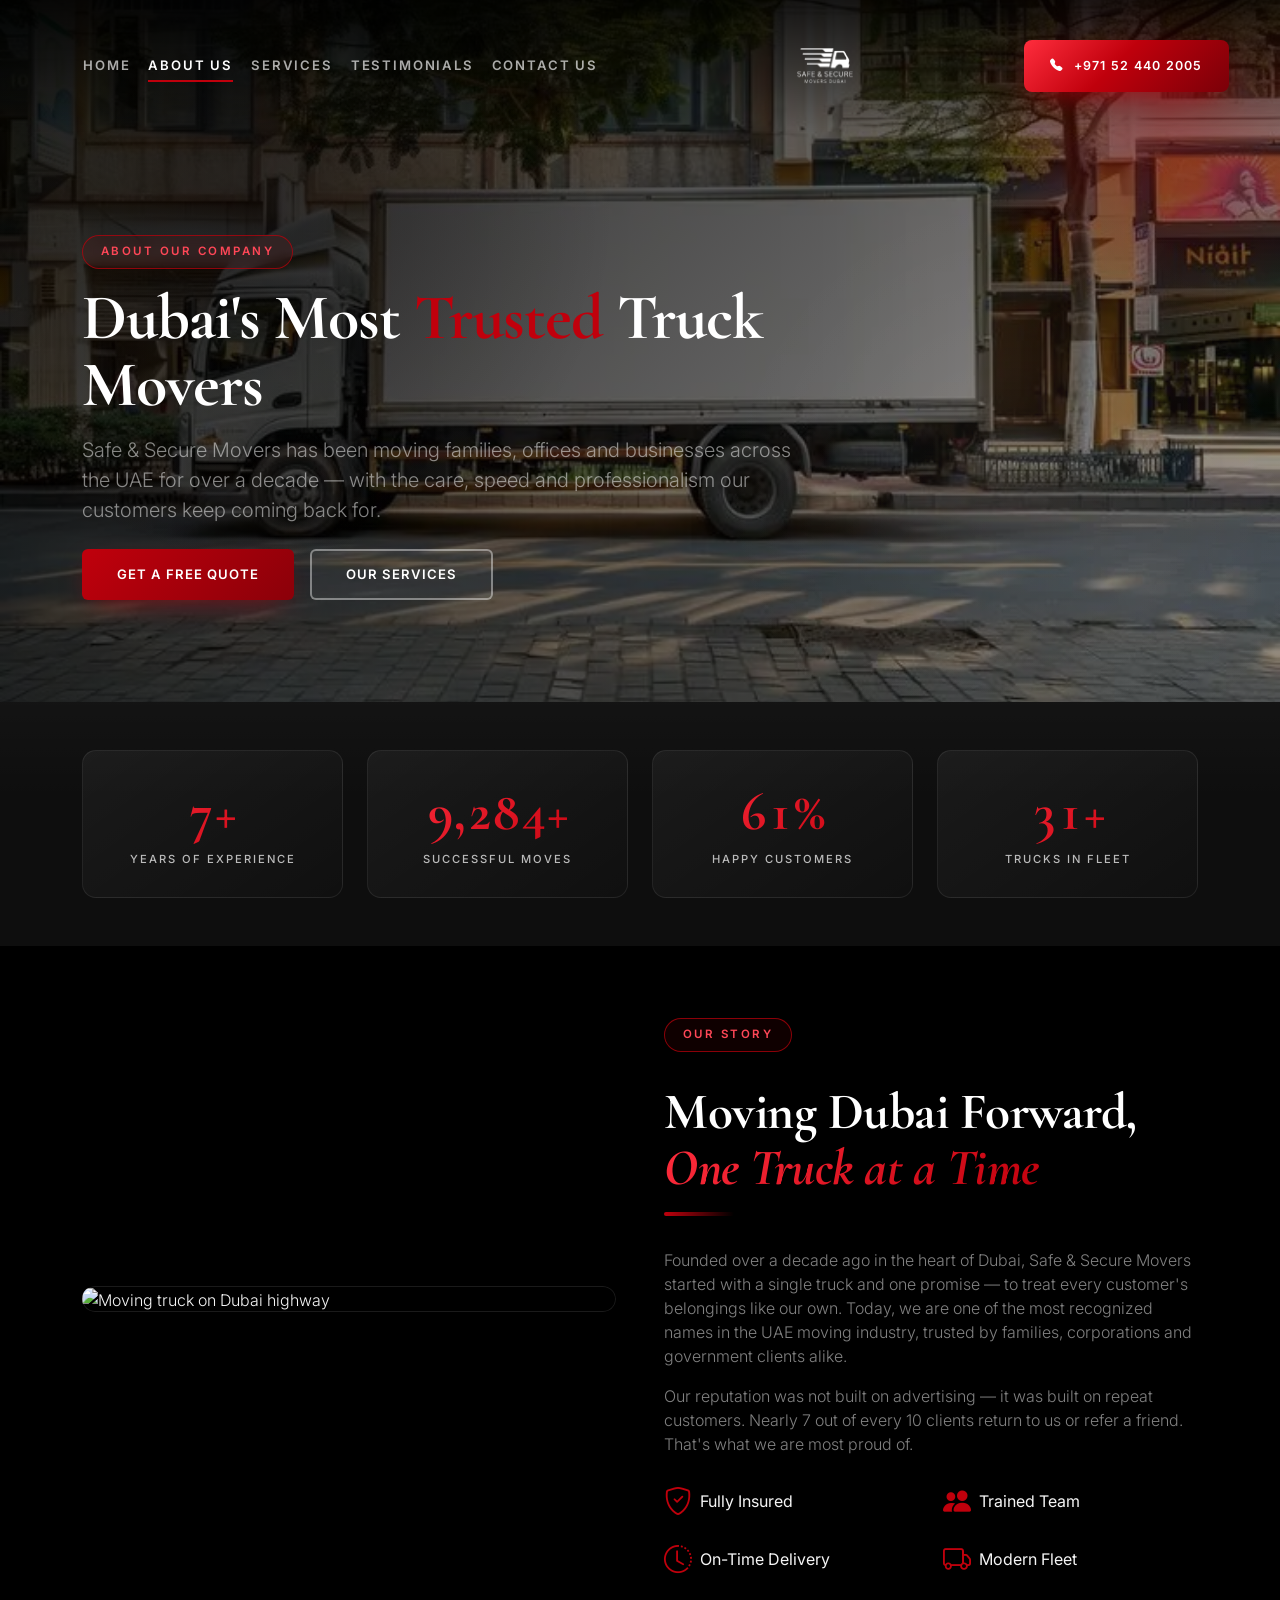
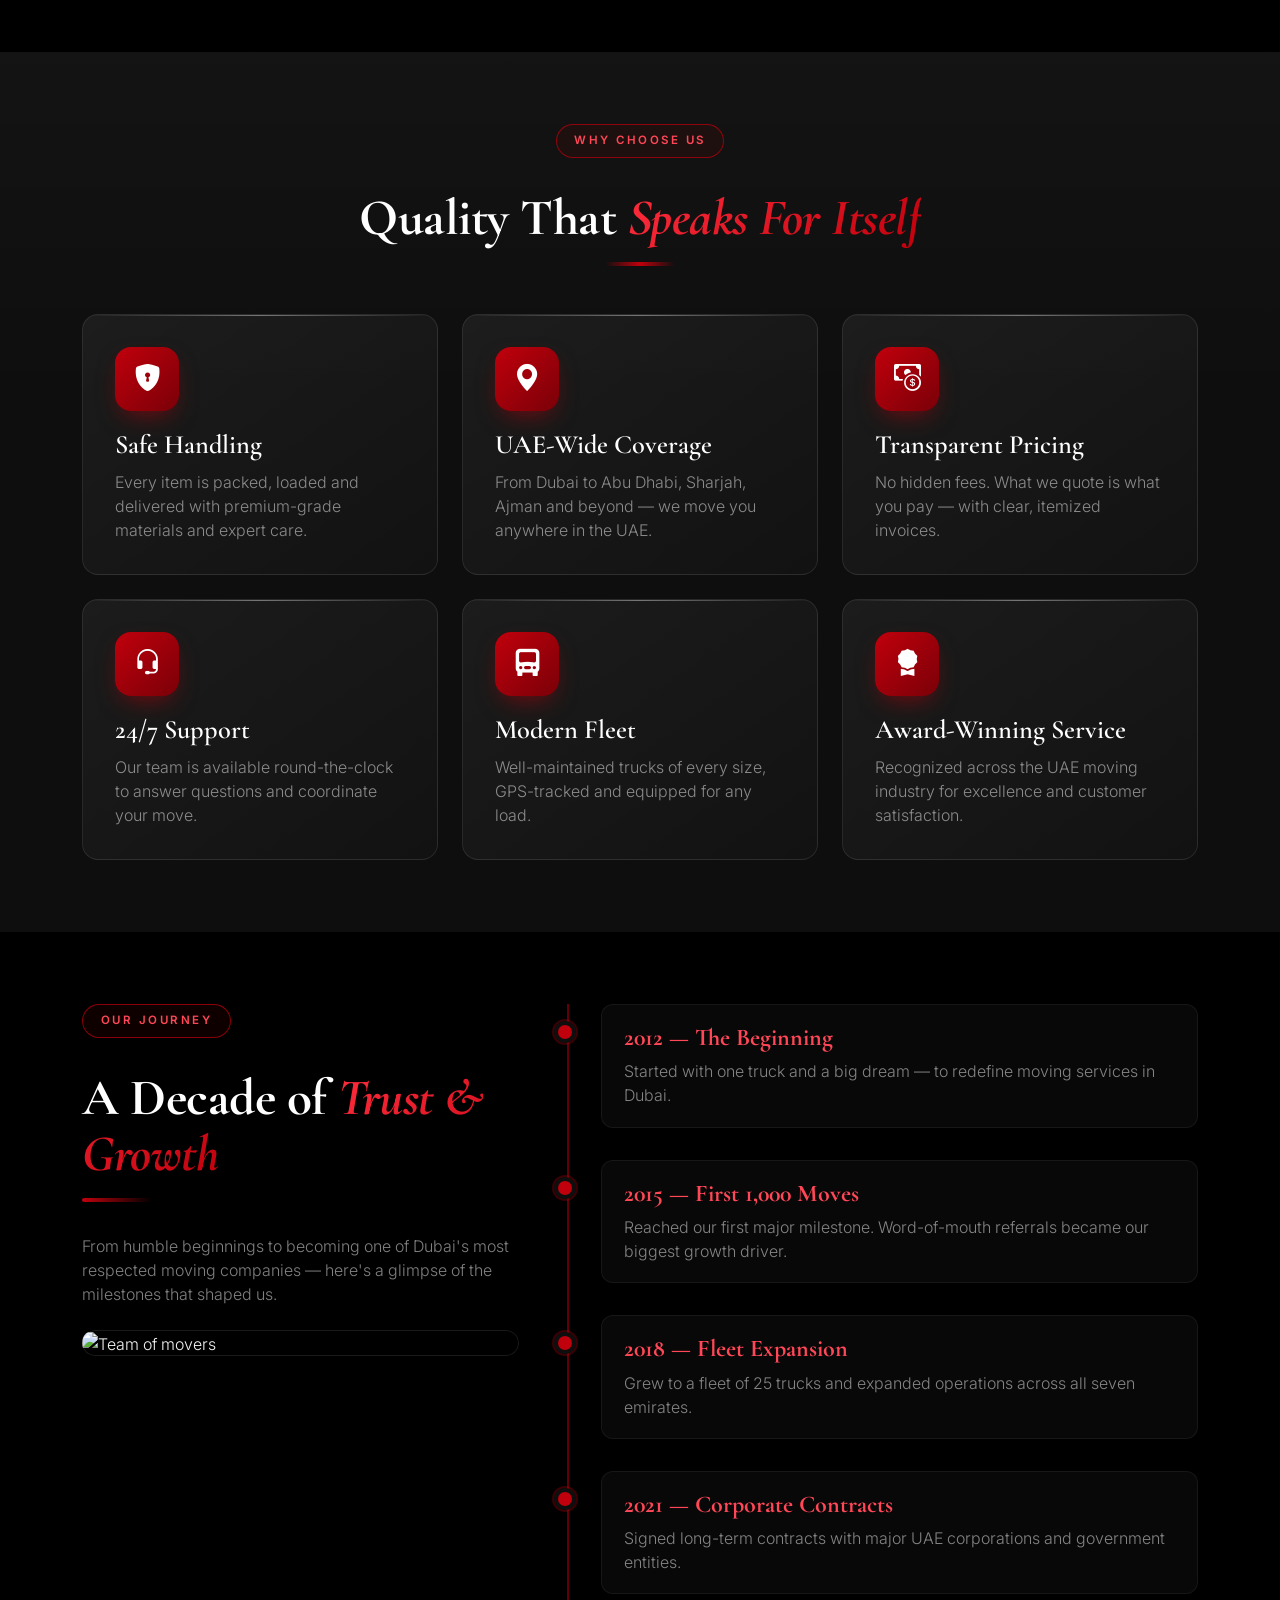
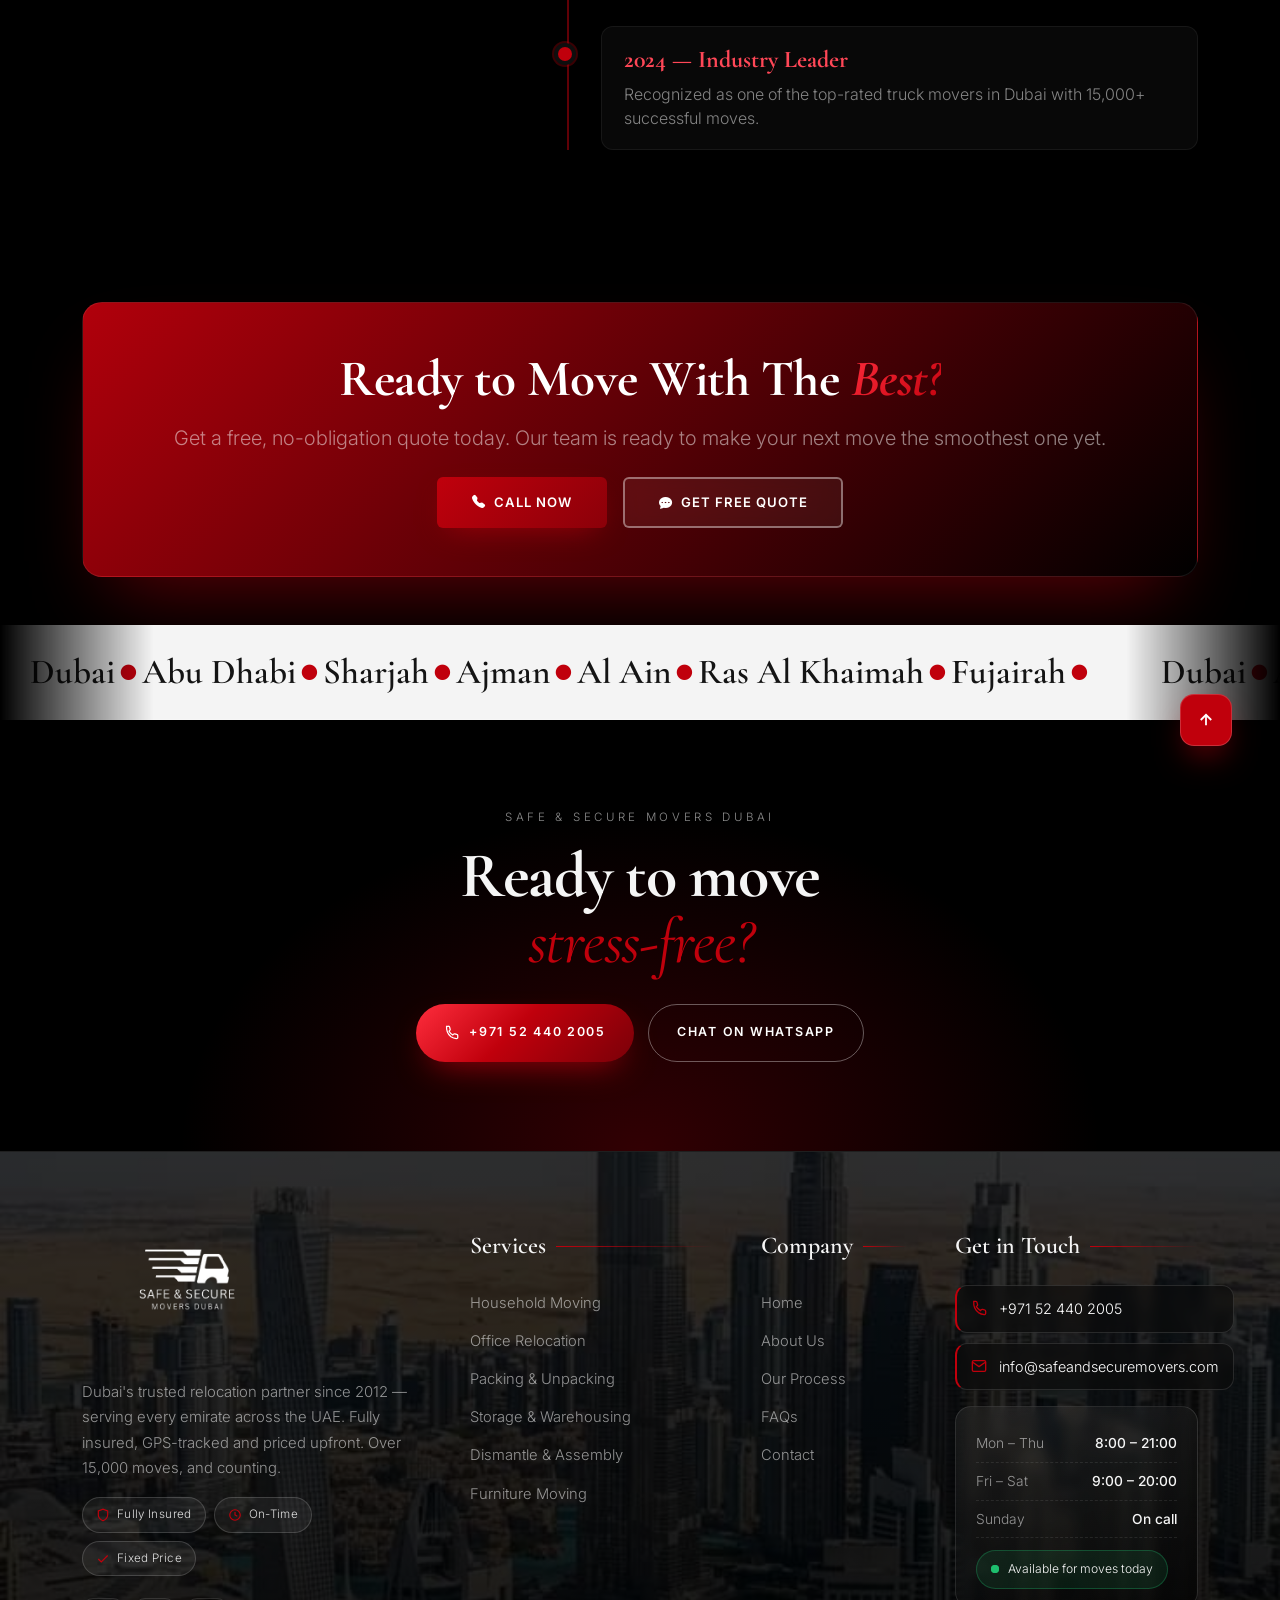
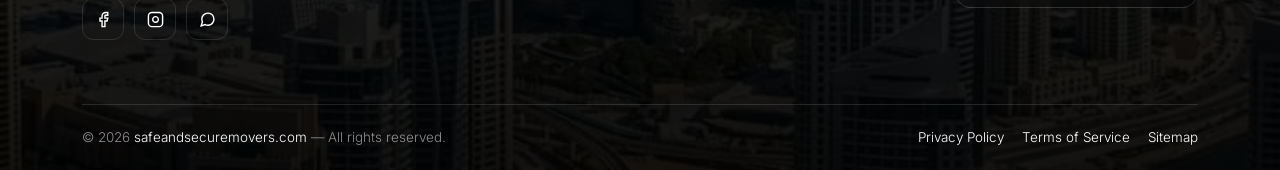
==== commit ea518084: "frontend ui fixes" ====
--- a/about.html
+++ b/about.html
@@ -299,13 +299,13 @@
   </div>
 
   <div class="offcanvas-body p-0 d-flex flex-column justify-content-between">
-    <ul class="ssm-drawer__list">
-      <li><a  href="index.html" data-bs-dismiss="offcanvas">Home</a></li>
-      <li><a class="is-active" href="about.html" data-bs-dismiss="offcanvas">About Us</a></li>
-      <li><a href="services.html" data-bs-dismiss="offcanvas">Services</a></li>
-      <li><a href="contact.html" data-bs-dismiss="offcanvas">Contact Us</a></li>
-            <li><a href="index.html#testimonials" data-bs-dismiss="offcanvas">Testimonials</a></li>
-    </ul>
+<ul class="ssm-drawer__list">
+  <li><a  href="index.html">Home</a></li>
+  <li><a class="is-active" href="about.html">About Us</a></li>
+  <li><a href="services.html">Services</a></li>
+  <li><a href="contact.html">Contact Us</a></li>
+  <li><a href="index.html#testimonials">Testimonials</a></li>
+</ul>
 
     <div class="ssm-drawer__foot">
       <a class="ssm-drawer__cta" href="tel:+971524402005" data-bs-dismiss="offcanvas">
@@ -472,6 +472,121 @@
     </div>
   </div>
 </div>
+<footer class="ftr">
+
+  <!-- MARQUEE -->
+  <div class="ftr__marquee">
+    <div class="ftr__marquee-track">
+      <span class="ftr__mq">Dubai <span class="ftr__mq-dot">&#9679;</span> Abu Dhabi <span class="ftr__mq-dot">&#9679;</span> Sharjah <span class="ftr__mq-dot">&#9679;</span> Ajman <span class="ftr__mq-dot">&#9679;</span> Al Ain <span class="ftr__mq-dot">&#9679;</span> Ras Al Khaimah <span class="ftr__mq-dot">&#9679;</span> Fujairah <span class="ftr__mq-dot">&#9679;</span>&nbsp;</span>
+      <span class="ftr__mq">Dubai <span class="ftr__mq-dot">&#9679;</span> Abu Dhabi <span class="ftr__mq-dot">&#9679;</span> Sharjah <span class="ftr__mq-dot">&#9679;</span> Ajman <span class="ftr__mq-dot">&#9679;</span> Al Ain <span class="ftr__mq-dot">&#9679;</span> Ras Al Khaimah <span class="ftr__mq-dot">&#9679;</span> Fujairah <span class="ftr__mq-dot">&#9679;</span>&nbsp;</span>
+    </div>
+  </div>
+
+  <!-- CTA -->
+  <div class="ftr__cta">
+    <button class="ftr__top" id="ftrTop" aria-label="Back to top">
+      <svg width="18" height="18" viewBox="0 0 24 24" fill="none" stroke="currentColor" stroke-width="2.4"><line x1="12" y1="19" x2="12" y2="5"/><polyline points="5 12 12 5 19 12"/></svg>
+    </button>
+    <div class="container ftr__cta-inner">
+      <p class="ftr__eyebrow">Safe &amp; Secure Movers Dubai</p>
+      <h2>Ready to move<br><em>stress-free?</em></h2>
+      <div class="ftr__btns">
+        <a href="tel:+971524402005" class="ftr__btn ftr__btn--solid">
+          <svg width="15" height="15" viewBox="0 0 24 24" fill="none" stroke="currentColor" stroke-width="2"><path d="M22 16.92v3a2 2 0 0 1-2.18 2 19.79 19.79 0 0 1-8.63-3.07A19.5 19.5 0 0 1 4.11 2h3a2 2 0 0 1 2 1.72c.127.96.361 1.903.7 2.81a2 2 0 0 1-.45 2.11L8.09 9.91a16 16 0 0 0 6 6l1.27-1.27a2 2 0 0 1 2.11-.45c.907.339 1.85.573 2.81.7A2 2 0 0 1 22 16.92z"/></svg>
+          <span>+971 52 440 2005</span>
+        </a>
+        <a href="https://api.whatsapp.com/send/?phone=971556255690" target="_blank" rel="noopener" class="ftr__btn ftr__btn--ghost">
+          <span>Chat on WhatsApp</span>
+        </a>
+      </div>
+    </div>
+  </div>
+
+  <!-- MAIN -->
+  <div class="ftr__main">
+    <!-- background image: apni image ka naam yahan -->
+    <div class="ftr__main__bg"><img src="footer.jpg" alt=""></div>
+
+    <div class="container">
+      <div class="row ftr__row g-4 g-lg-5">
+
+        <!-- BRAND -->
+        <div class="col-lg-4 col-md-6 col-12 ftr__col ftr__brand">
+          <a href="index.html" class="ftr__logo">
+            <img src="WhatsApp_Image_2026-07-14_at_6.08.46_AM-removebg-preview.png" alt="Safe &amp; Secure Movers Dubai">
+          </a>
+          <p class="ftr__about">Dubai's trusted relocation partner since 2012 — serving every emirate across the UAE. Fully insured, GPS-tracked and priced upfront. Over 15,000 moves, and counting.</p>
+          <div class="ftr__chips">
+            <span class="ftr__chip"><svg width="14" height="14" viewBox="0 0 24 24" fill="none" stroke-width="2"><path d="M12 22s8-4 8-10V5l-8-3-8 3v7c0 6 8 10 8 10z"/></svg> Fully Insured</span>
+            <span class="ftr__chip"><svg width="14" height="14" viewBox="0 0 24 24" fill="none" stroke-width="2"><circle cx="12" cy="12" r="9"/><polyline points="12 7 12 12 16 14"/></svg> On-Time</span>
+            <span class="ftr__chip"><svg width="14" height="14" viewBox="0 0 24 24" fill="none" stroke-width="2"><path d="M20 6 9 17l-5-5"/></svg> Fixed Price</span>
+          </div>
+          <div class="ftr__social">
+            <a href="https://www.facebook.com/people/Safe-Secure-Movers/61564820282959/" target="_blank" rel="noopener" aria-label="Facebook"><svg width="17" height="17" viewBox="0 0 24 24" fill="none" stroke="currentColor" stroke-width="2"><path d="M18 2h-3a5 5 0 0 0-5 5v3H7v4h3v8h4v-8h3l1-4h-4V7a1 1 0 0 1 1-1h3z"/></svg></a>
+            <a href="#" aria-label="Instagram"><svg width="17" height="17" viewBox="0 0 24 24" fill="none" stroke="currentColor" stroke-width="2"><rect x="2" y="2" width="20" height="20" rx="5"/><path d="M16 11.37A4 4 0 1 1 12.63 8 4 4 0 0 1 16 11.37z"/><line x1="17.5" y1="6.5" x2="17.51" y2="6.5"/></svg></a>
+            <a href="https://api.whatsapp.com/send/?phone=971556255690" target="_blank" rel="noopener" aria-label="WhatsApp"><svg width="17" height="17" viewBox="0 0 24 24" fill="none" stroke="currentColor" stroke-width="2"><path d="M21 11.5a8.38 8.38 0 0 1-.9 3.8 8.5 8.5 0 0 1-7.6 4.7 8.38 8.38 0 0 1-3.8-.9L3 21l1.9-5.7a8.38 8.38 0 0 1-.9-3.8 8.5 8.5 0 0 1 4.7-7.6 8.38 8.38 0 0 1 3.8-.9h.5a8.48 8.48 0 0 1 8 8v.5z"/></svg></a>
+          </div>
+        </div>
+
+        <!-- SERVICES -->
+        <div class="col-lg-3 col-md-6 col-6 ftr__col">
+          <h3 class="ftr__head">Services</h3>
+          <ul class="ftr__links">
+            <li><a href="services.html">Household Moving</a></li>
+            <li><a href="services.html">Office Relocation</a></li>
+            <li><a href="services.html">Packing &amp; Unpacking</a></li>
+            <li><a href="services.html">Storage &amp; Warehousing</a></li>
+            <li><a href="services.html">Dismantle &amp; Assembly</a></li>
+            <li><a href="services.html">Furniture Moving</a></li>
+          </ul>
+        </div>
+
+        <!-- COMPANY -->
+        <div class="col-lg-2 col-md-6 col-6 ftr__col">
+          <h3 class="ftr__head">Company</h3>
+          <ul class="ftr__links">
+            <li><a href="index.html">Home</a></li>
+            <li><a href="about.html">About Us</a></li>
+            <li><a href="index.html#process">Our Process</a></li>
+            <li><a href="index.html#faq">FAQs</a></li>
+            <li><a href="contact.html">Contact</a></li>
+          </ul>
+        </div>
+
+        <!-- CONTACT + HOURS -->
+        <div class="col-lg-3 col-md-6 col-12 ftr__col">
+          <h3 class="ftr__head">Get in Touch</h3>
+          <ul class="ftr__contact mb-3">
+            <li><svg width="16" height="16" viewBox="0 0 24 24" fill="none" stroke-width="2"><path d="M22 16.92v3a2 2 0 0 1-2.18 2 19.79 19.79 0 0 1-8.63-3.07A19.5 19.5 0 0 1 4.11 2h3a2 2 0 0 1 2 1.72c.127.96.361 1.903.7 2.81a2 2 0 0 1-.45 2.11L8.09 9.91a16 16 0 0 0 6 6l1.27-1.27a2 2 0 0 1 2.11-.45c.907.339 1.85.573 2.81.7A2 2 0 0 1 22 16.92z"/></svg><a href="tel:+971524402005">+971 52 440 2005</a></li>
+            <li><svg width="16" height="16" viewBox="0 0 24 24" fill="none" stroke-width="2"><path d="M4 4h16c1.1 0 2 .9 2 2v12c0 1.1-.9 2-2 2H4c-1.1 0-2-.9-2-2V6c0-1.1.9-2 2-2z"/><polyline points="22,6 12,13 2,6"/></svg><a href="mailto:info@safeandsecuremovers.com">info@safeandsecuremovers.com</a></li>
+          </ul>
+          <div class="ftr__hours">
+            <div class="ftr__hours-row"><span>Mon &ndash; Thu</span><b>8:00 &ndash; 21:00</b></div>
+            <div class="ftr__hours-row"><span>Fri &ndash; Sat</span><b>9:00 &ndash; 20:00</b></div>
+            <div class="ftr__hours-row"><span>Sunday</span><b>On call</b></div>
+            <div class="ftr__live"><span class="ftr__dot"></span> Available for moves today</div>
+          </div>
+        </div>
+
+      </div>
+
+      <div class="ftr__bottom">
+        <p class="m-0">&copy; 2026 <a href="#">safeandsecuremovers.com</a> &mdash; All rights reserved.</p>
+        <div class="ftr__legal">
+          <a href="#">Privacy Policy</a>
+          <a href="#">Terms of Service</a>
+          <a href="#">Sitemap</a>
+        </div>
+      </div>
+    </div>
+  </div>
+</footer>
+
+<script>
+  document.getElementById('ftrTop').addEventListener('click', function () {
+    window.scrollTo({ top: 0, behavior: 'smooth' });
+  });
+</script>
 
 <script src="https://cdn.jsdelivr.net/npm/bootstrap@5.3.3/dist/js/bootstrap.bundle.min.js"></script>
 <script>
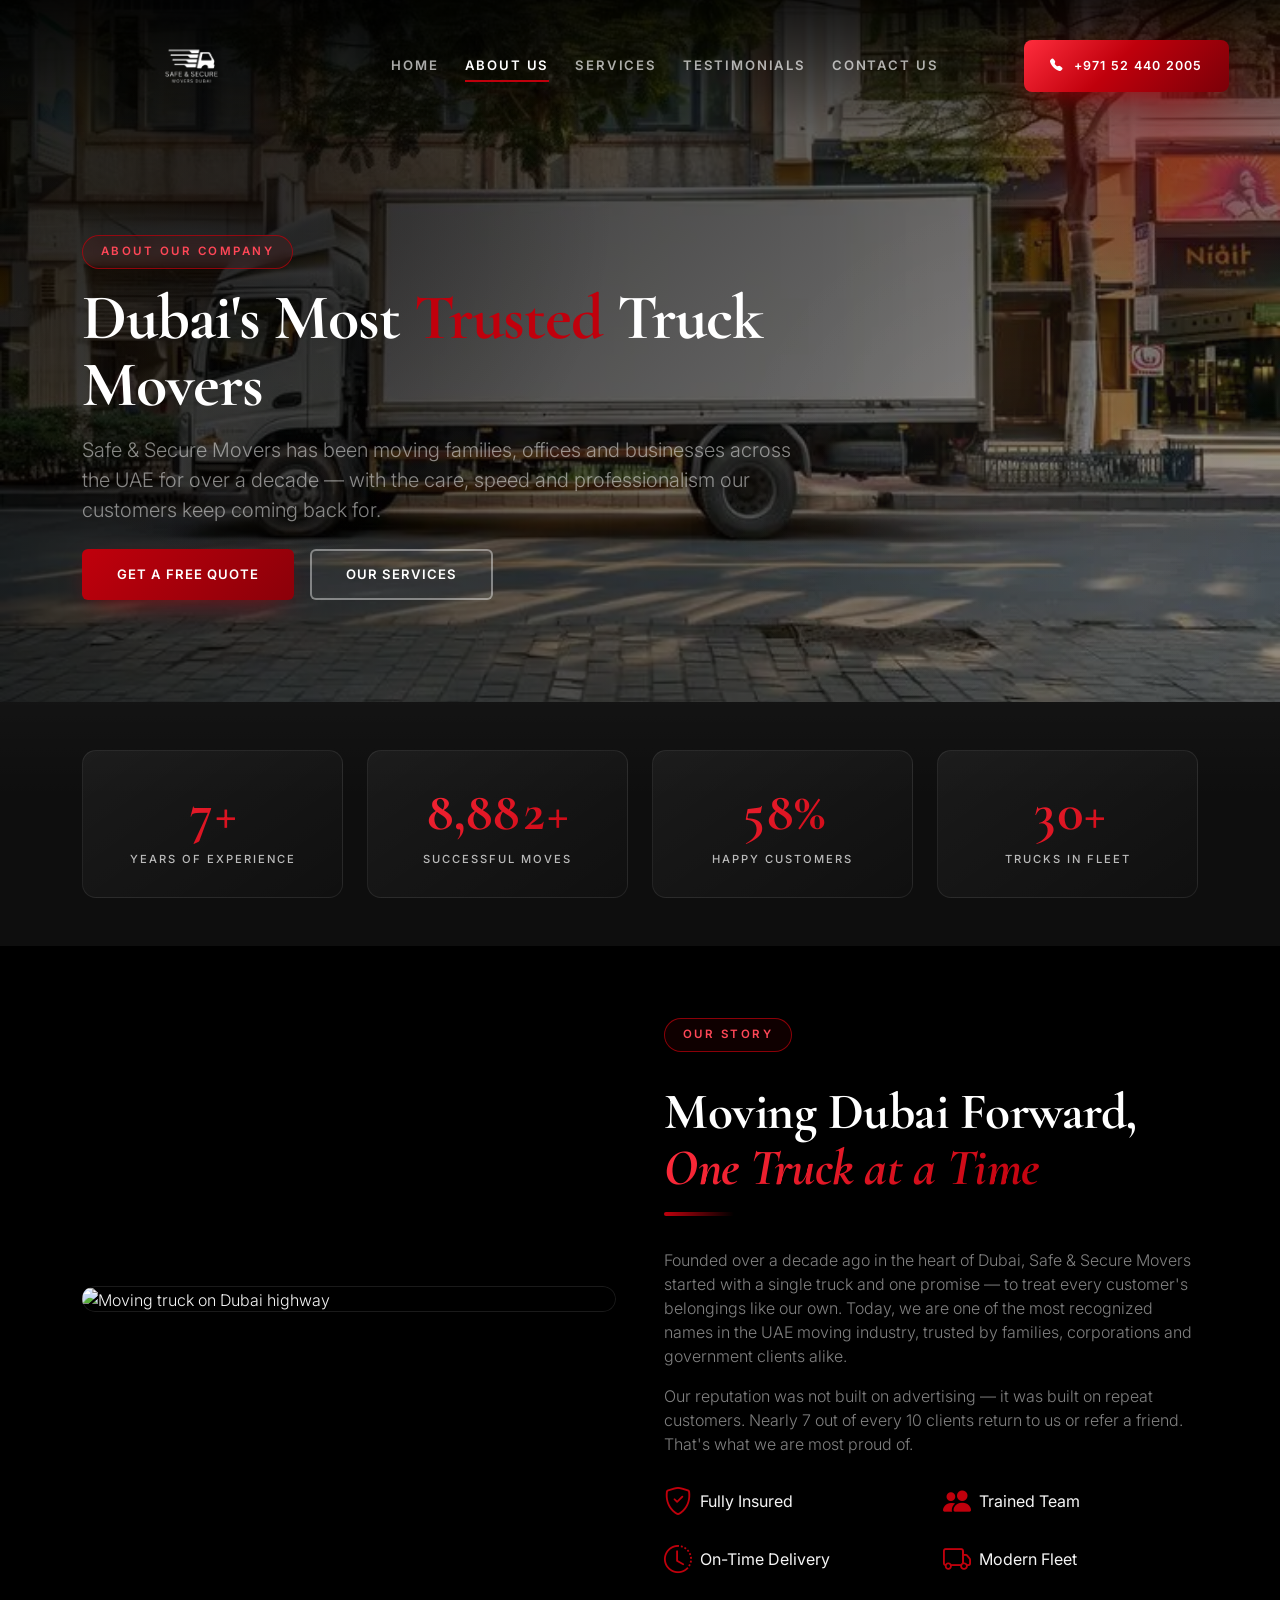
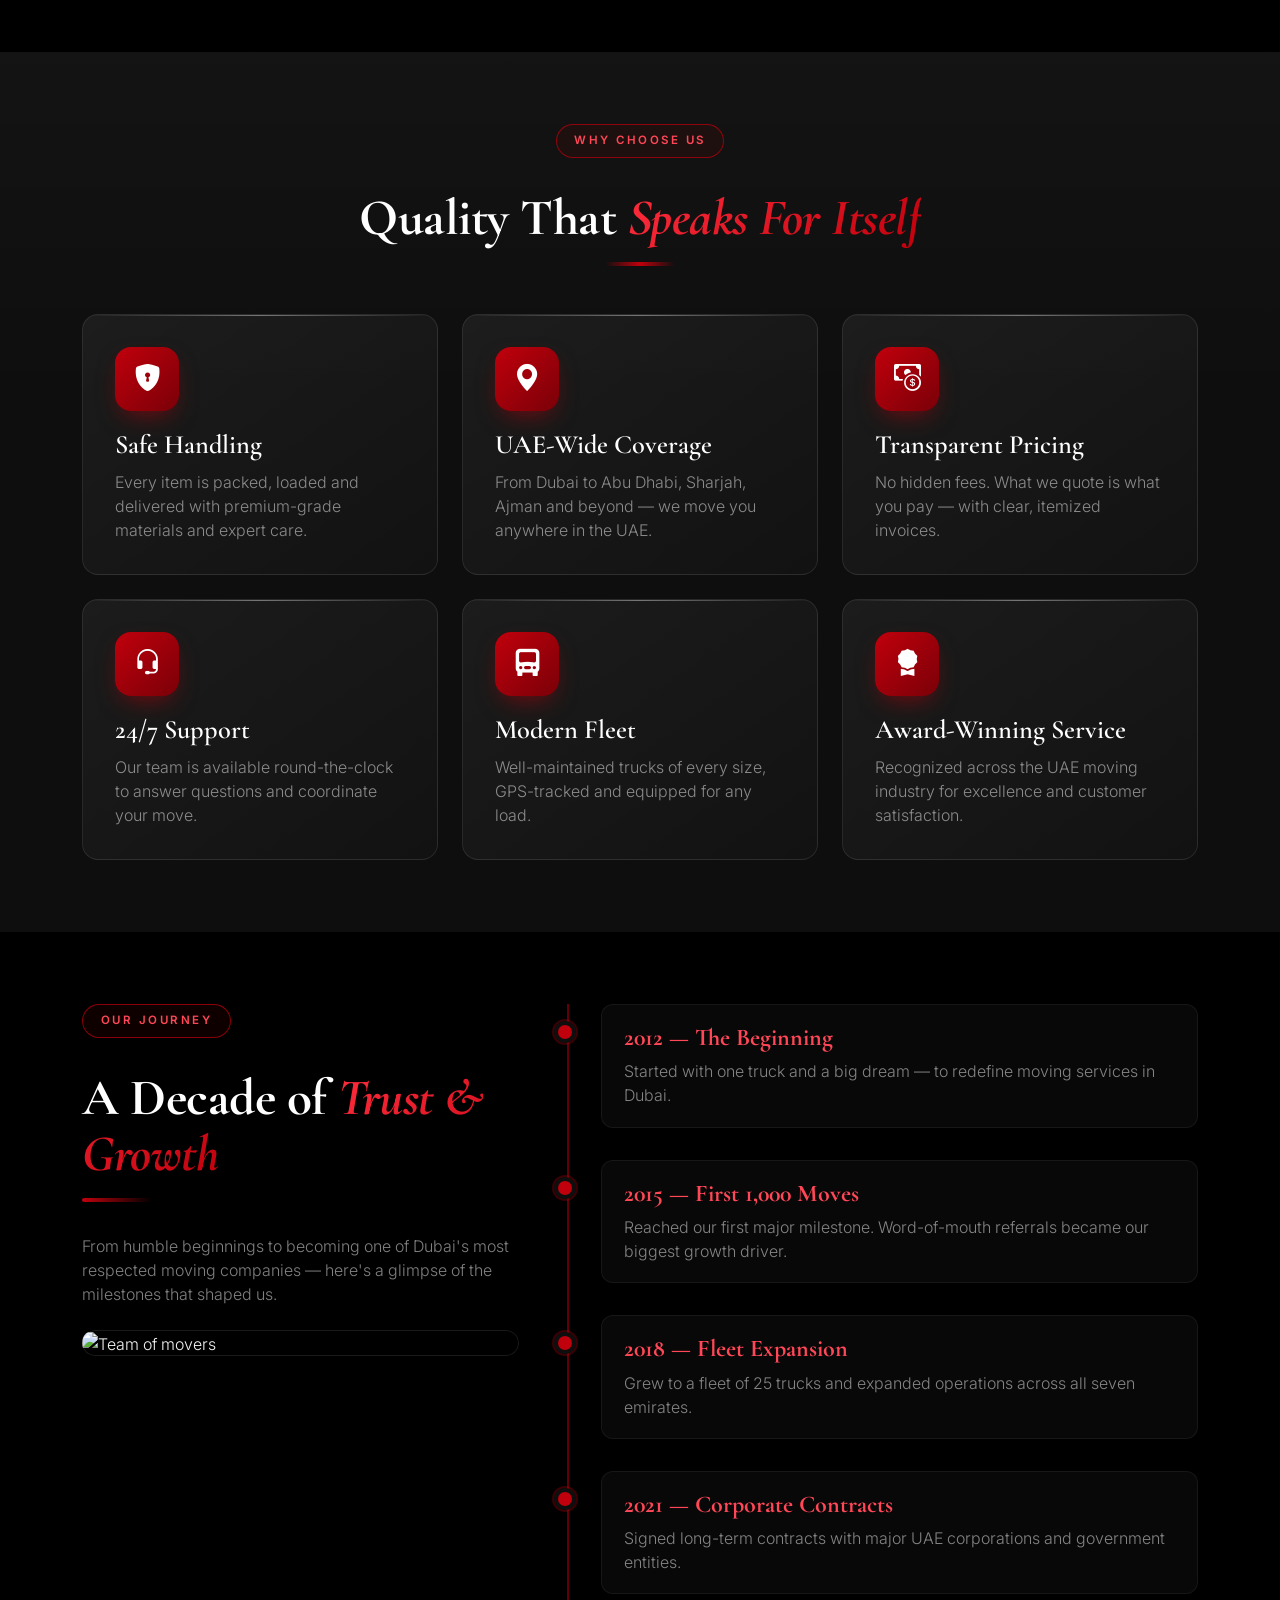
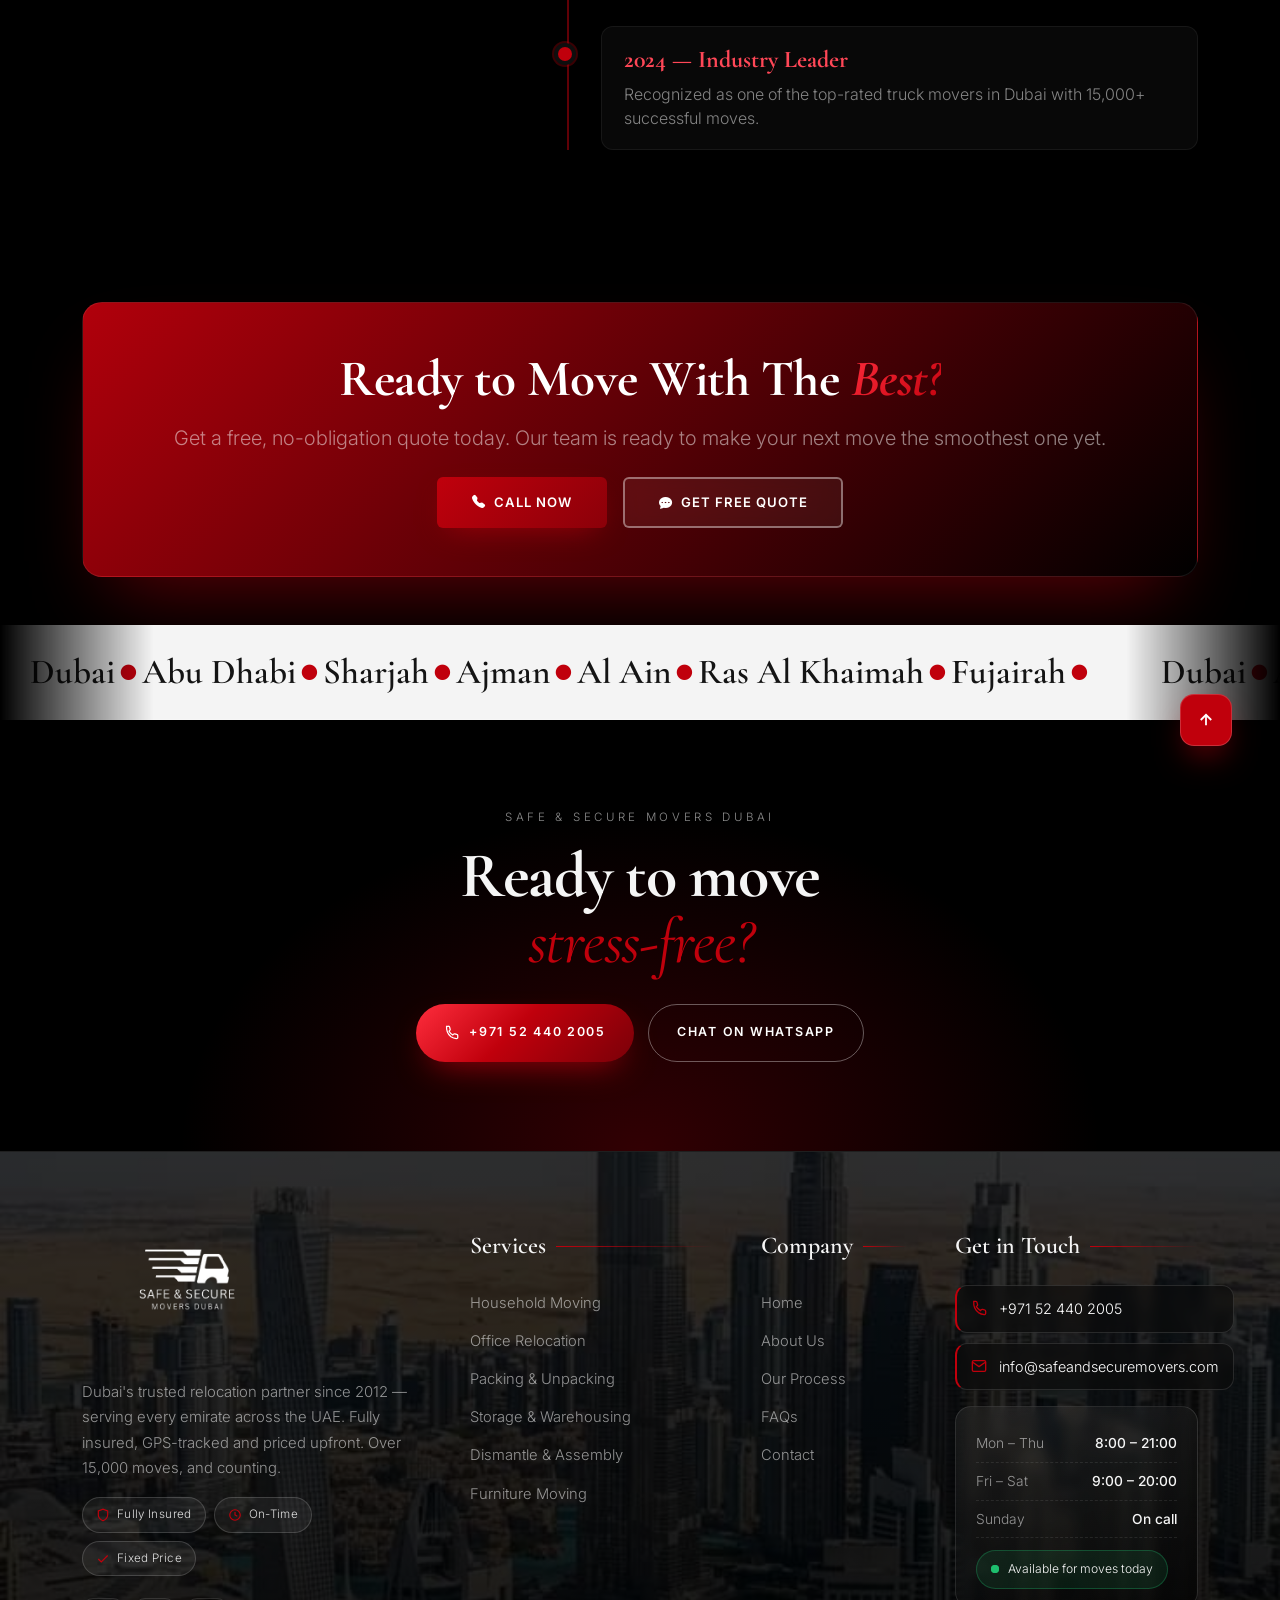
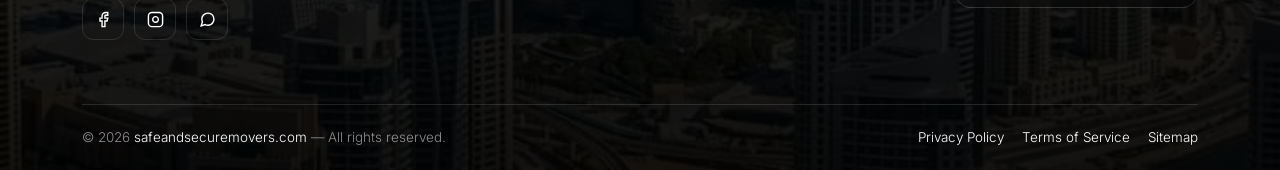
==== commit 7f509f13: "frontend ui fixes" ====
--- a/about.html
+++ b/about.html
@@ -263,8 +263,7 @@
   }
 </style>
 </head>
-<body>
-<!-- ══════════ NAVBAR ══════════ -->
+<body><!-- ══════════ NAVBAR ══════════ -->
 <header class="ssm-nav" id="ssmNav">
   <button class="ssm-nav__burger" type="button"
           data-bs-toggle="offcanvas" data-bs-target="#ssmDrawer"
@@ -272,17 +271,17 @@
     <span></span>
   </button>
 
+  <a class="ssm-nav__brand" href="index.html" aria-label="Safe and Secure Movers — home">
+    <img src="WhatsApp_Image_2026-07-14_at_6.08.46_AM-removebg-preview.png" alt="Safe &amp; Secure Movers">
+  </a>
+
   <nav class="ssm-nav__menu" aria-label="Main">
-    <a class="ssm-nav__link " href="index.html">Home</a>
+    <a class="ssm-nav__link" href="index.html">Home</a>
     <a class="ssm-nav__link is-active" href="about.html">About Us</a>
     <a class="ssm-nav__link " href="services.html">Services</a>
     <a class="ssm-nav__link" href="index.html#testimonials">Testimonials</a>
     <a class="ssm-nav__link" href="contact.html">Contact Us</a>
   </nav>
-
-  <a class="ssm-nav__brand" href="index.html" aria-label="Safe and Secure Movers — home">
-    <img src="WhatsApp_Image_2026-07-14_at_6.08.46_AM-removebg-preview.png" alt="Safe &amp; Secure Movers">
-  </a>
 
   <a class="ssm-nav__cta" href="tel:+971524402005">
     <i class="bi bi-telephone-fill"></i>
--- a/style.css
+++ b/style.css
@@ -160,11 +160,12 @@
 .hero-bg {
   position: absolute;
   inset: 0;
-  background: linear-gradient(120deg, #000 0%, #111 30%, #1c1c1c 60%, #252525 100%);
-  background-image: url('ChatGPT\ Image\ Jul\ 14\,\ 2026\,\ 08_09_16\ PM.webp');
+  background-color: #0a0a0a;
+  background-image: url('hero.webp');
   background-size: cover;
   background-position: center center;
-  opacity: 75%;
+  background-repeat: no-repeat;
+  opacity: 1;
 }
 .hero-bg::after {
   content: '';
@@ -172,29 +173,29 @@
   inset: 0;
   background: linear-gradient(
     100deg,
-    rgba(0,0,0,0.88) 0%,
-    rgba(0,0,0,0.55) 40%,
-    rgba(0,0,0,0.10) 100%
+    rgba(0,0,0,0.75) 0%,
+    rgba(0,0,0,0.45) 45%,
+    rgba(0,0,0,0.15) 100%
   );
 }
 
 .hero-content {
   position: relative;
   z-index: 2;
-  padding-top: 100px;
+  padding-top: 130px;
   padding-bottom: 60px;
   width: 100%;
 }
 
-/* ══════════ HERO TEXT (UPDATED FOR MIDDLE ALIGNMENT) ══════════ */
+/* ══════════ HERO TEXT ══════════ */
 .hero-title {
   font-family: 'Cormorant Garamond', serif;
   font-weight: 300;
-  font-size: clamp(6rem, 14vw, 11rem);
-  line-height: 0.88;
+  font-size: clamp(2.6rem, 8vw, 6.5rem);
+  line-height: 1;
   color: var(--white);
   letter-spacing: -0.015em;
-  margin-bottom: 0.5rem;
+  margin-bottom: 0.1rem;
   text-align: center;
 }
 .hero-title .accent-g {
@@ -206,11 +207,11 @@
 .hero-line2 {
   font-family: 'Cormorant Garamond', serif;
   font-weight: 300;
-  font-size: clamp(6rem, 12vw, 10rem);
+  font-size: clamp(2.4rem, 7vw, 5.8rem);
   line-height: 1;
   color: var(--white);
   letter-spacing: -0.01em;
-  margin-bottom: 1.5rem;
+  margin-bottom: 0.9rem;
   text-align: center;
 }
 .hero-line2 .script-in {
@@ -222,29 +223,37 @@
   letter-spacing: 0;
 }
 
+/* Red divider between headline and description */
+.hero-divider {
+  width: 60px;
+  height: 2px;
+  background: var(--red);
+  margin: 0.6rem auto 1rem auto;
+  border: 0;
+}
 
 .hero-desc-wrap {
-  border-left: none; /* Removed left border for better symmetry in center */
-  border-top: 1px solid rgba(192,0,12,0.4); /* Optional aesthetic top fine line instead */
-  border-bottom: 1px solid rgba(192,0,12,0.4);
-  padding: 0.8rem 0;
-  margin: 0 auto 2rem auto;
-  max-width: 580px; /* Expanded slightly for centralized text flow */
+  border: none;
+  padding: 0.2rem 0 0.4rem 0;
+  margin: 0 auto 1.4rem auto;
+  max-width: 620px;
 }
 .badge-desc {
   font-family: 'Inter', sans-serif;
-  font-size: 0.98rem;
-  color: rgba(240,240,240,0.75);
-  line-height: 1.6;
+  font-size: 0.95rem;
+  color: rgba(240,240,240,0.78);
+  line-height: 1.55;
   text-align: center;
+  margin: 0;
 }
 
 /* ══════════ BUTTONS ══════════ */
 .hero-btns {
   display: flex;
-  gap: 1rem;
+  gap: 0.8rem;
   flex-wrap: wrap;
-  justify-content: center; /* Centered buttons alignment */
+  justify-content: center;
+  margin-top: 0.4rem;
 }
 .btn-hero-primary {
   display: inline-flex;
@@ -399,10 +408,27 @@
 }
 
 @media (max-width: 768px) {
-  .hero { padding-bottom: 0; min-height: auto; }
-  .hero-content { padding-top: 90px; padding-bottom: 40px; }
-  .hero-title { line-height: 0.92; }
-  .badge-desc { font-size: 0.8rem; }
+  .hero {
+    padding-bottom: 0;
+    min-height: auto;
+  }
+  .hero-bg {
+    background-size: contain;
+    background-position: center top;
+    background-color: #000;
+  }
+  .hero-content {
+    padding-top: 320px;
+    padding-bottom: 40px;
+  }
+  .hero-title  { font-size: clamp(2rem, 10vw, 3rem); line-height: 1; margin-bottom: 0; }
+  .hero-line2  { font-size: clamp(1.9rem, 9vw, 2.8rem); margin-bottom: 0.6rem; }
+  .hero-divider { margin: 0.5rem auto 0.8rem auto; }
+  .badge-desc  { font-size: 0.82rem; line-height: 1.5; }
+  .hero-desc-wrap { margin-bottom: 1rem; max-width: 92%; }
+  .hero-btns   { gap: 0.6rem; }
+  .btn-hero-primary,
+  .btn-hero-outline { padding: 0.65rem 1.2rem; font-size: 0.75rem; }
   .hero-features {
     grid-template-columns: repeat(2, 1fr);
     position: relative;
@@ -411,9 +437,11 @@
 }
 
 @media (max-width: 480px) {
+  .hero-content { padding-top: 240px; }
   .hero-features { grid-template-columns: 1fr; }
   .feature-item { border-right: none; border-bottom: 1px solid rgba(255,255,255,0.06); }
   .nav-logo-img img { height: 80px; }
+}
 }
 
   :root {
@@ -569,11 +597,12 @@
 .hero-bg {
   position: absolute;
   inset: 0;
-  background: linear-gradient(120deg, #000 0%, #111 30%, #1c1c1c 60%, #252525 100%);
+  background-color: #0a0a0a;
   background-image: url('hero.webp');
   background-size: cover;
   background-position: center center;
-  opacity: 75%;
+  background-repeat: no-repeat;
+  opacity: 1;
 }
 .hero-bg::after {
   content: '';
@@ -581,29 +610,29 @@
   inset: 0;
   background: linear-gradient(
     100deg,
-    rgba(0,0,0,0.88) 0%,
-    rgba(0,0,0,0.55) 40%,
-    rgba(0,0,0,0.10) 100%
+    rgba(0,0,0,0.75) 0%,
+    rgba(0,0,0,0.45) 45%,
+    rgba(0,0,0,0.15) 100%
   );
 }
 
 .hero-content {
   position: relative;
   z-index: 2;
-  padding-top: 100px;
+  padding-top: 130px;
   padding-bottom: 60px;
   width: 100%;
 }
 
-/* ══════════ HERO TEXT (UPDATED FOR MIDDLE ALIGNMENT) ══════════ */
+/* ══════════ HERO TEXT ══════════ */
 .hero-title {
   font-family: 'Cormorant Garamond', serif;
   font-weight: 300;
-  font-size: clamp(6rem, 14vw, 11rem);
-  line-height: 0.88;
+  font-size: clamp(2.6rem, 8vw, 6.5rem);
+  line-height: 1;
   color: var(--white);
   letter-spacing: -0.015em;
-  margin-bottom: 0.5rem;
+  margin-bottom: 0.1rem;
   text-align: center;
 }
 .hero-title .accent-g {
@@ -615,11 +644,11 @@
 .hero-line2 {
   font-family: 'Cormorant Garamond', serif;
   font-weight: 300;
-  font-size: clamp(6rem, 12vw, 10rem);
+  font-size: clamp(2.4rem, 7vw, 5.8rem);
   line-height: 1;
   color: var(--white);
   letter-spacing: -0.01em;
-  margin-bottom: 1.5rem;
+  margin-bottom: 0.9rem;
   text-align: center;
 }
 .hero-line2 .script-in {
@@ -631,29 +660,37 @@
   letter-spacing: 0;
 }
 
+/* Red divider between headline and description */
+.hero-divider {
+  width: 60px;
+  height: 2px;
+  background: var(--red);
+  margin: 0.6rem auto 1rem auto;
+  border: 0;
+}
 
 .hero-desc-wrap {
-  border-left: none; /* Removed left border for better symmetry in center */
-  border-top: 1px solid rgba(192,0,12,0.4); /* Optional aesthetic top fine line instead */
-  border-bottom: 1px solid rgba(192,0,12,0.4);
-  padding: 0.8rem 0;
-  margin: 0 auto 2rem auto;
-  max-width: 580px; /* Expanded slightly for centralized text flow */
+  border: none;
+  padding: 0.2rem 0 0.4rem 0;
+  margin: 0 auto 1.4rem auto;
+  max-width: 620px;
 }
 .badge-desc {
   font-family: 'Inter', sans-serif;
-  font-size: 0.98rem;
-  color: rgba(240,240,240,0.75);
-  line-height: 1.6;
+  font-size: 0.95rem;
+  color: rgba(240,240,240,0.78);
+  line-height: 1.55;
   text-align: center;
+  margin: 0;
 }
 
 /* ══════════ BUTTONS ══════════ */
 .hero-btns {
   display: flex;
-  gap: 1rem;
+  gap: 0.8rem;
   flex-wrap: wrap;
-  justify-content: center; /* Centered buttons alignment */
+  justify-content: center;
+  margin-top: 0.4rem;
 }
 .btn-hero-primary {
   display: inline-flex;
@@ -808,10 +845,27 @@
 }
 
 @media (max-width: 768px) {
-  .hero { padding-bottom: 0; min-height: auto; }
-  .hero-content { padding-top: 90px; padding-bottom: 40px; }
-  .hero-title { line-height: 0.92; }
-  .badge-desc { font-size: 0.8rem; }
+  .hero {
+    padding-bottom: 0;
+    min-height: auto;
+  }
+  .hero-bg {
+    background-size: contain;
+    background-position: center top;
+    background-color: #000;
+  }
+  .hero-content {
+    padding-top: 320px;
+    padding-bottom: 40px;
+  }
+  .hero-title  { font-size: clamp(2rem, 10vw, 3rem); line-height: 1; margin-bottom: 0; }
+  .hero-line2  { font-size: clamp(1.9rem, 9vw, 2.8rem); margin-bottom: 0.6rem; }
+  .hero-divider { margin: 0.5rem auto 0.8rem auto; }
+  .badge-desc  { font-size: 0.82rem; line-height: 1.5; }
+  .hero-desc-wrap { margin-bottom: 1rem; max-width: 92%; }
+  .hero-btns   { gap: 0.6rem; }
+  .btn-hero-primary,
+  .btn-hero-outline { padding: 0.65rem 1.2rem; font-size: 0.75rem; }
   .hero-features {
     grid-template-columns: repeat(2, 1fr);
     position: relative;
@@ -820,6 +874,7 @@
 }
 
 @media (max-width: 480px) {
+  .hero-content { padding-top: 240px; }
   .hero-features { grid-template-columns: 1fr; }
   .feature-item { border-right: none; border-bottom: 1px solid rgba(255,255,255,0.06); }
   .nav-logo-img img { height: 80px; }
@@ -2123,7 +2178,7 @@
     --font-display:'Cormorant Garamond', Georgia, serif;
     --font-body:'Inter', system-ui, sans-serif;
     --nav-h:132px;        /* logo ke liye jagah barhai */
-    --nav-h-sm:96px;
+    --nav-h-sm:80px;
     --ease:cubic-bezier(.22,.61,.36,1);
   }
 
@@ -2137,7 +2192,7 @@
     transition:height .35s var(--ease), background .35s var(--ease),
                box-shadow .35s var(--ease), backdrop-filter .35s var(--ease);
   }.ssm-nav.ssm-nav--stuck{
-   
+     height:var(--nav-h-sm); 
     background:#000000;                    /* poora solid black */
     backdrop-filter:blur(14px); -webkit-backdrop-filter:blur(14px);
     box-shadow:0 10px 34px rgba(0,0,0,.55);
@@ -2145,16 +2200,13 @@
   .ssm-nav.ssm-nav--stuck::after{
     content:""; position:absolute; left:0; right:0; bottom:0; height:1px;
     background:linear-gradient(90deg, var(--red), rgba(192,0,12,0) 60%);
-  }
-
-  /* links */
-  .ssm-nav__menu{
-    display:flex; align-items:center;
-    gap:clamp(14px,1.6vw,30px);
-    margin-left:clamp(20px,4vw,70px);
-    margin-right:auto;
-    flex:0 1 auto; min-width:0;
-  }
+  }.ssm-nav__menu{
+  display:flex; align-items:center;
+  gap:26px;                    /* ← fixed, koi clamp/vw nahi */
+  margin-left:0;
+  margin-right:auto;
+  flex:0 1 auto; min-width:0;
+}
   .ssm-nav__link{
     position:relative;
     font-family:var(--font-body);
@@ -2179,18 +2231,13 @@
   .ssm-nav__brand{
     display:flex; align-items:center; flex:0 0 auto; line-height:0;
     margin-right:clamp(20px,5vw,80px);
-  }
-  .ssm-nav__brand img{
-    width:clamp(330px, 24vw, 400px);            /* ← BARA/CHHOTA YAHAN SE */
-    height:auto;
-    max-height:calc(var(--nav-h) - 10px);
-    object-fit:contain;
-    transition:width .35s var(--ease), max-height .35s var(--ease);
-  }
-  .ssm-nav--stuck .ssm-nav__brand img{
-    width:clamp(270px, 20vw, 330px);            /* scroll pe halka sa chhota */
-    max-height:calc(var(--nav-h-sm) - 8px);
-  }
+  }.ssm-nav__brand img{
+  width:clamp(330px, 24vw, 400px);
+  height:auto;
+  max-height:115px;               /* ← fixed value, ab nav-h se link nahi */
+  object-fit:contain;
+  transition:none;               /* shrink animation ki zaroorat nahi ab */
+}
 
   /* call button — gradient, chaura, chhoti screen par gayab */
   .ssm-nav__cta{
@@ -2265,16 +2312,16 @@
 
   /* ---- nav responsive (logo har jagah bara) ---- */
   @media (max-width:1399.98px){
-    .ssm-nav__menu{ margin-left:clamp(16px,2.5vw,40px); gap:clamp(12px,1.4vw,24px); }
-    .ssm-nav__brand{ margin-right:clamp(16px,3vw,44px); }
+ 
+  .ssm-nav__brand{ margin-right:clamp(16px,3vw,44px); }
     .ssm-nav__brand img{ width:clamp(250px,22vw,320px); }
     
   }
   @media (max-width:1199.98px){
     .ssm-nav{ padding:0 20px; }
-    .ssm-nav__menu{ gap:14px; margin-left:18px; }
-    .ssm-nav__link{ font-size:.7rem; letter-spacing:.06em; }
-    .ssm-nav__brand{ margin-right:16px; }
+  
+  .ssm-nav__link{ font-size:.7rem; letter-spacing:.06em; }
+  .ssm-nav__brand{ margin-right:16px; }
     .ssm-nav__brand img{ width:220px; }
 
     .ssm-nav__cta{ width:auto; padding:0 14px; font-size:.68rem; letter-spacing:.05em; }
@@ -2286,12 +2333,12 @@
     .ssm-nav__burger{ display:flex; }
     .ssm-nav__brand{ margin-right:0; }
     .ssm-nav__brand img{ width:230px; }
-    .ssm-nav--stuck .ssm-nav__brand img{ width:240px; }
+
   }
   @media (max-width:575.98px){
     .ssm-nav{ padding:0 16px; }
     .ssm-nav__brand img{ width:230px; }
-    .ssm-nav--stuck .ssm-nav__brand img{ width:150px; }
+
   }
 
   *{scroll-behavior:smooth}
@@ -2299,6 +2346,7 @@
     background:var(--black); color:#f5f5f5;
     font-family:var(--font-body); font-weight:300;
     overflow-x:hidden; -webkit-font-smoothing:antialiased;
+    
   }
   h1,h2,h3,h4,h5,.ssm-section-title{ font-family:var(--font-display); }
 
@@ -2447,7 +2495,7 @@
     font-size:1.35rem; color:#fff;
     border:1px solid rgba(255,255,255,.18);
     box-shadow:0 14px 28px -10px rgba(192,0,12,.85);
-    transition:.4s;
+    transition:transform .3s ease;
   }
   .ssm-service:hover .ssm-service__icon{ transform:rotate(-6deg) scale(1.08); }
   .ssm-service__body h3{ font-size:1.75rem; font-weight:600; color:#fff; margin:0 0 .5rem; }
@@ -2764,4 +2812,4 @@
 }
 @media (prefers-reduced-motion:reduce){
   .ftr__marquee-track,.ftr__dot::after{ animation:none; }
-}
+}
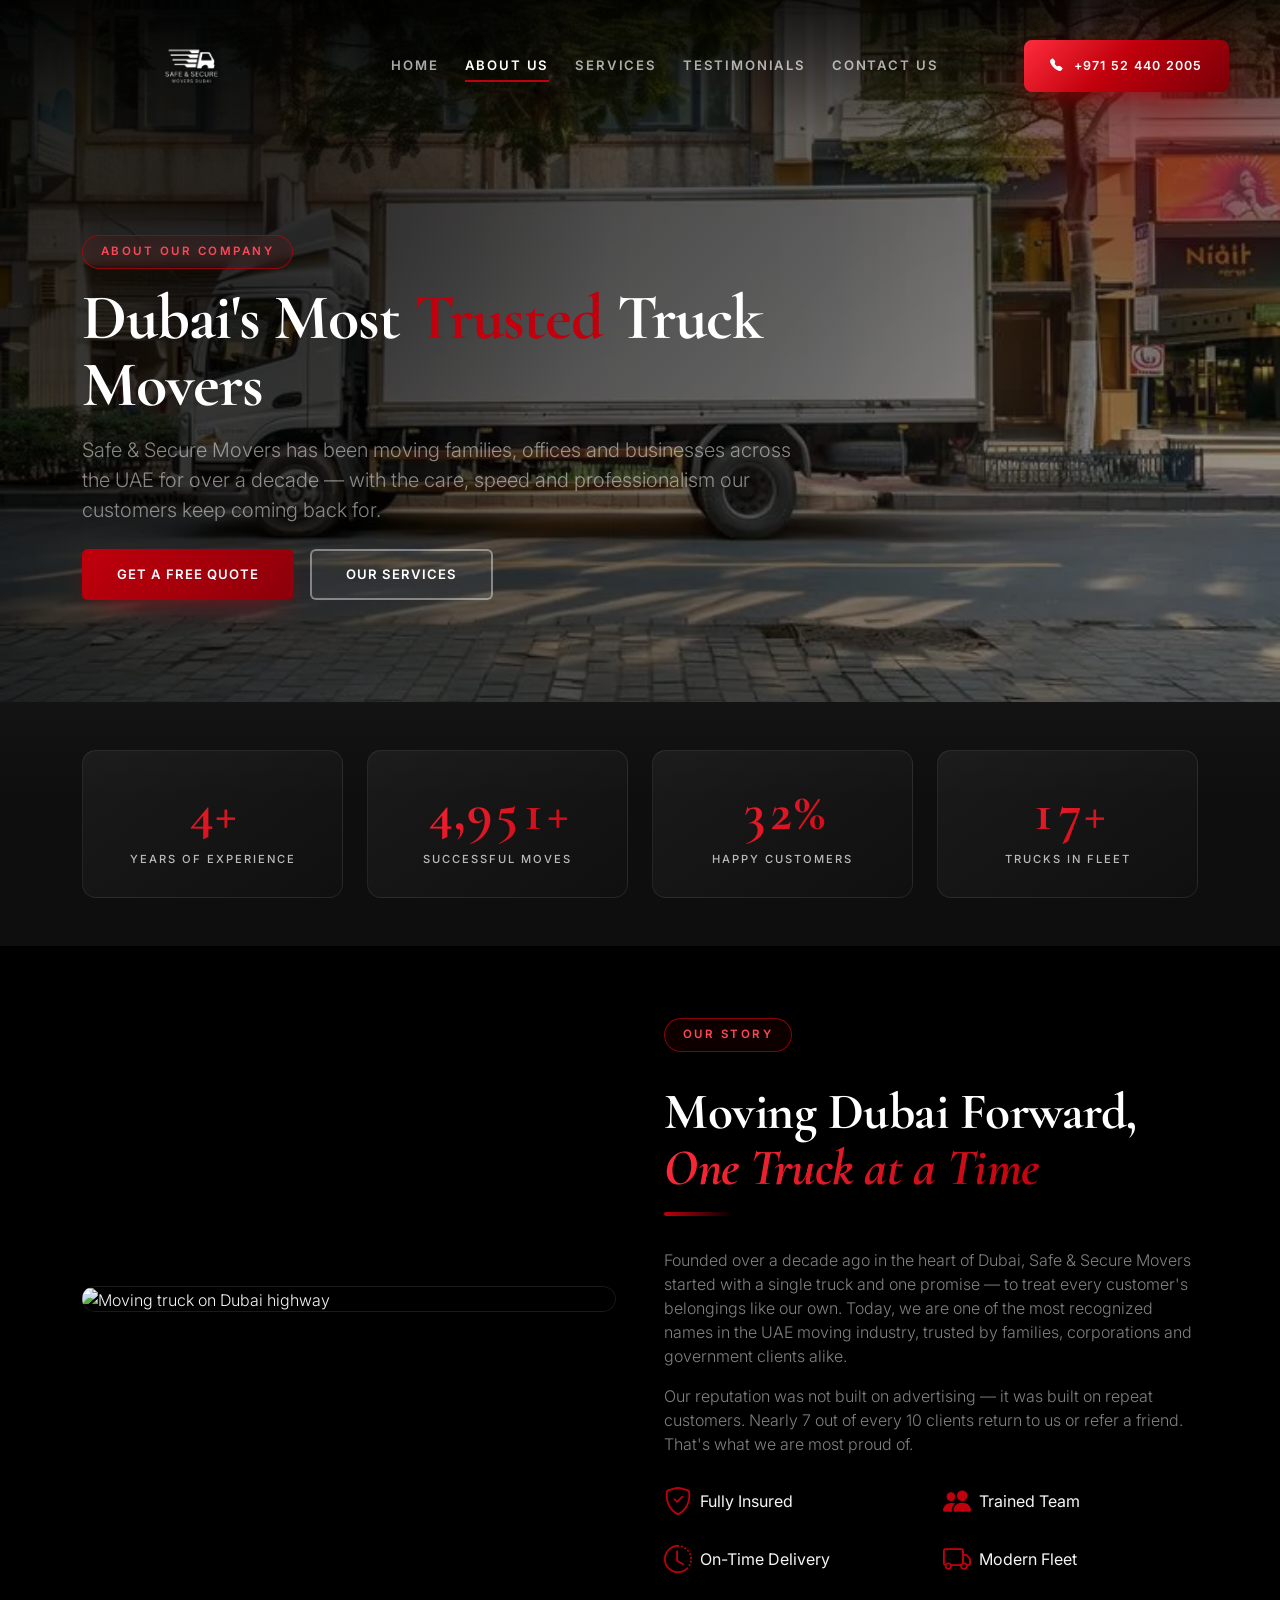
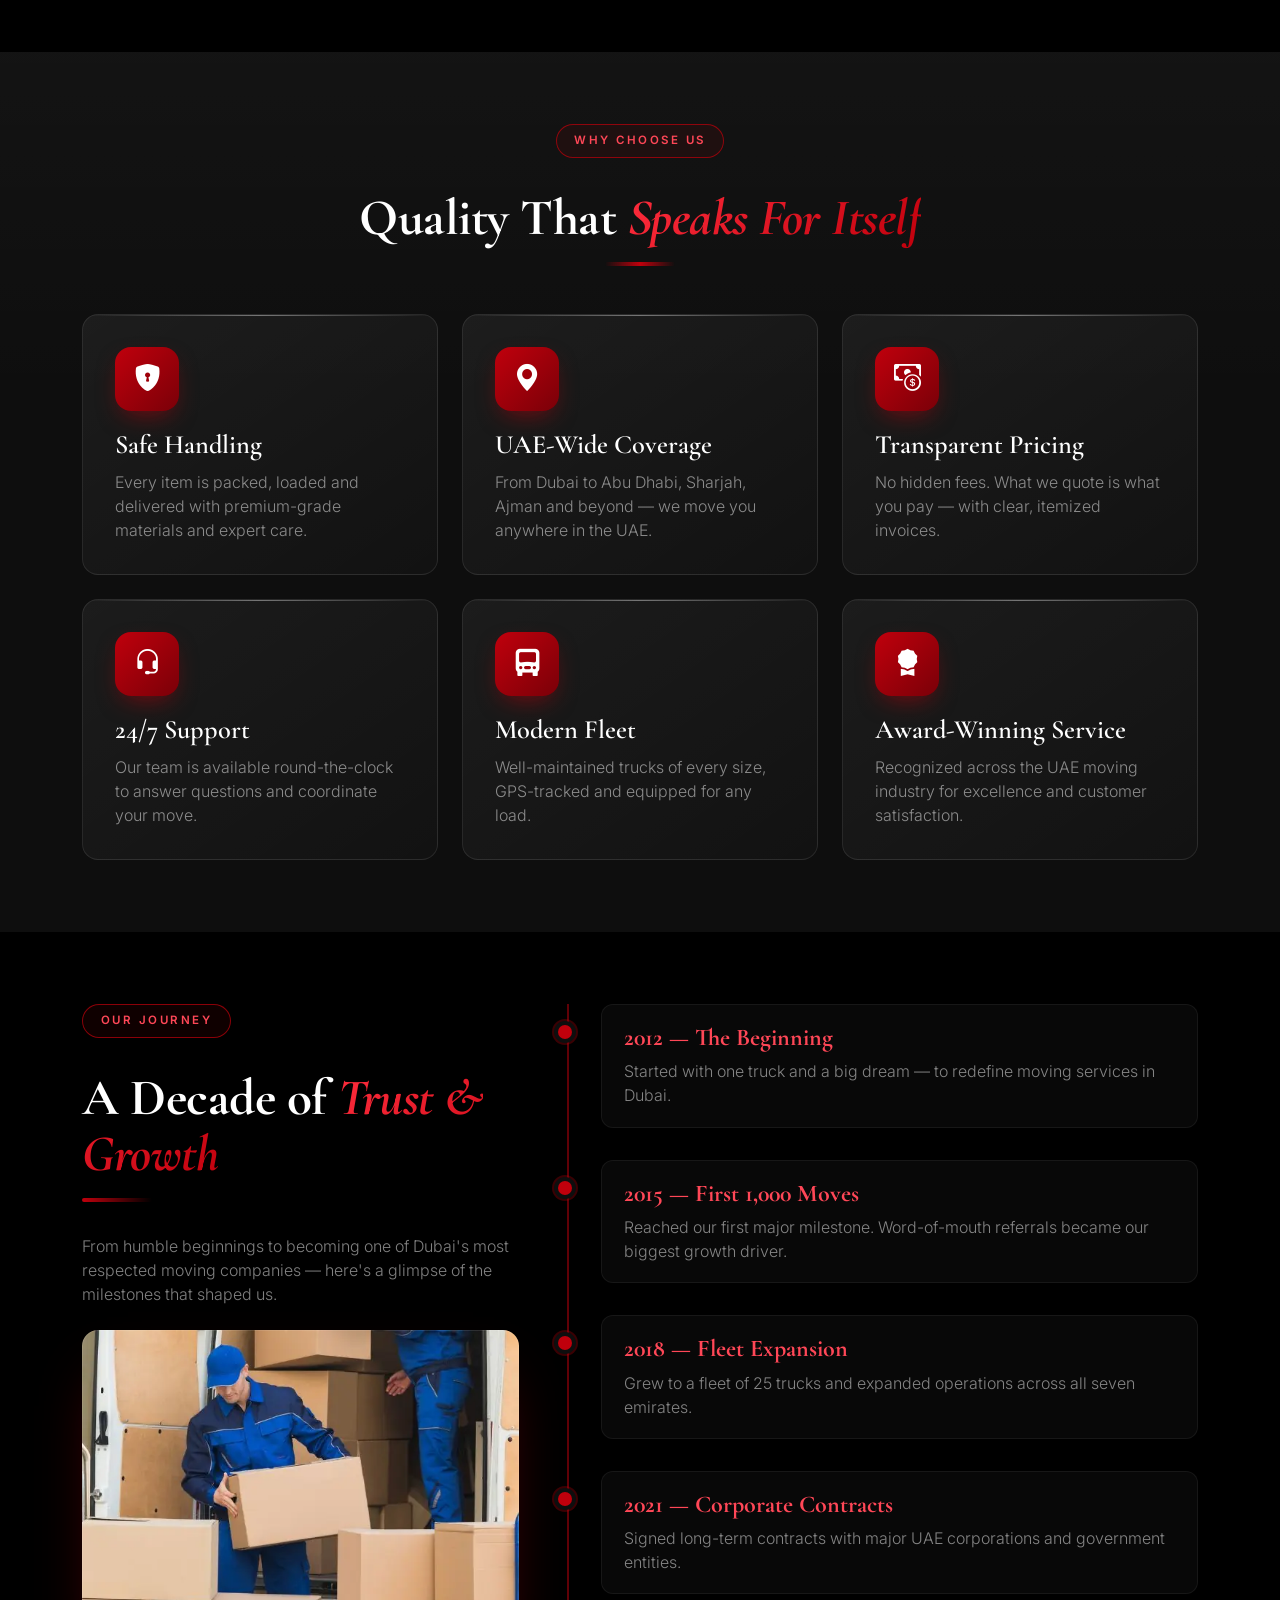
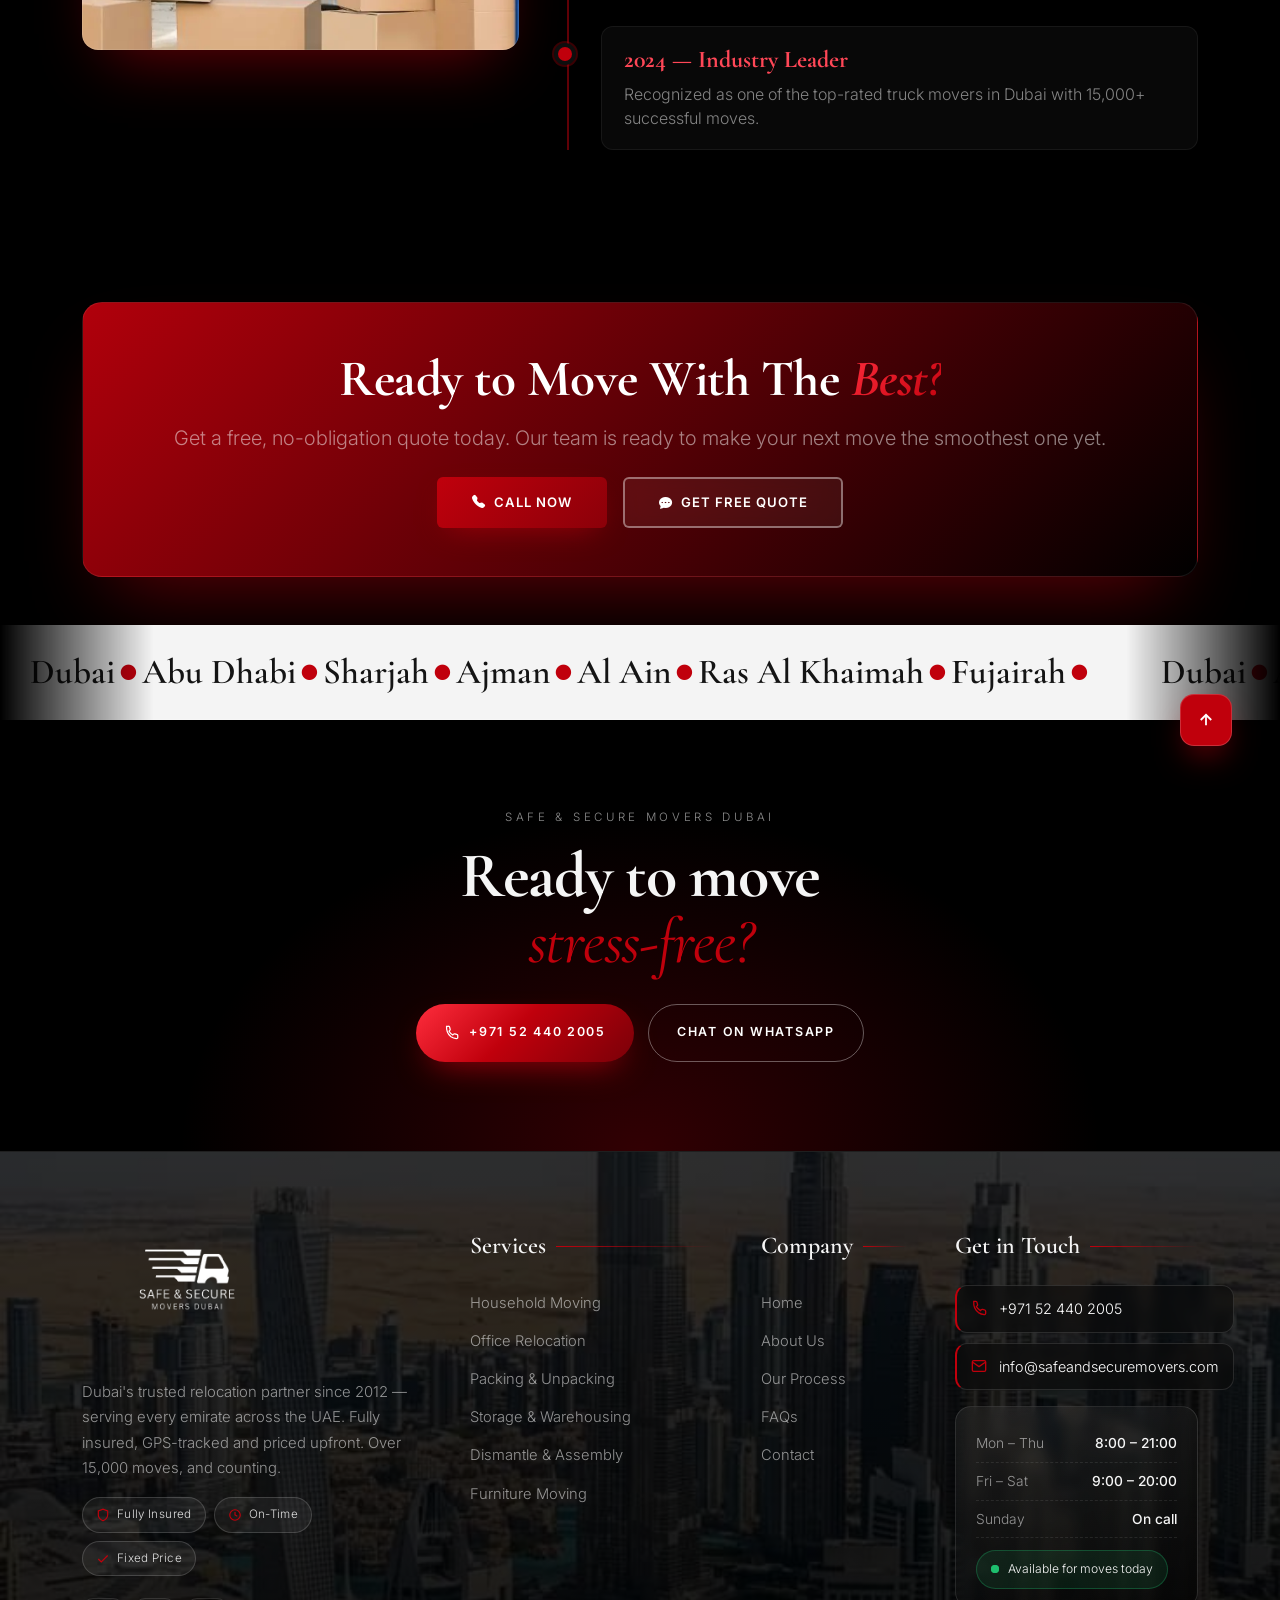
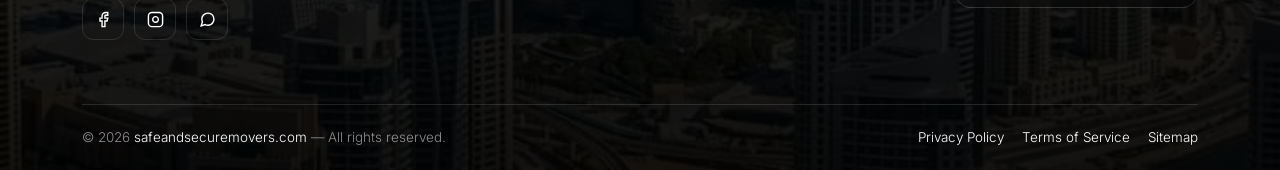
==== commit 71f81ed5: "frontend ui fixes" ====
--- a/about.html
+++ b/about.html
@@ -415,7 +415,7 @@
         <h2 class="ssm-section-title text-white mt-3">A Decade of <span>Trust &amp; Growth</span></h2>
         <hr class="ssm-divider" />
         <p class="text-white-50">From humble beginnings to becoming one of Dubai's most respected moving companies — here's a glimpse of the milestones that shaped us.</p>
-        <div class="ssm-img mt-4"><img src="https://images.unsplash.com/photo-1600585154340-be6161a56a0c?auto=format&fit=crop&w=800&q=80" alt="Team of movers" style="height:320px" /></div>
+        <div class="ssm-img mt-4"><img src="bagpack.webp" alt="Team of movers" style="height:320px" /></div>
       </div>
       <div class="col-lg-7 reveal reveal-right">
         <div class="ssm-timeline">
@@ -454,7 +454,7 @@
       <div class="modal-body p-0">
         <div class="row g-0 align-items-center">
           <div class="col-md-5 d-none d-md-block">
-            <img src="https://images.unsplash.com/photo-1601158935942-52255782d322?auto=format&fit=crop&w=800&q=80" alt="Contact us" style="width:100%;height:100%;min-height:340px;object-fit:cover" />
+            <img src="popup.webp" alt="Contact us" style="width:100%;height:100%;min-height:340px;object-fit:cover" />
           </div>
           <div class="col-md-7 p-4 p-md-5 text-center">
             <div class="ssm-pop-icon"><i class="bi bi-headset"></i></div>
--- a/style.css
+++ b/style.css
@@ -182,31 +182,40 @@
 .hero-content {
   position: relative;
   z-index: 2;
-  padding-top: 130px;
+  padding-top: 50px;
   padding-bottom: 60px;
   width: 100%;
-}
-
-/* ══════════ HERO TEXT ══════════ */
-.hero-title {
+}.hero-title {
   font-family: 'Cormorant Garamond', serif;
-  font-weight: 300;
-  font-size: clamp(2.6rem, 8vw, 6.5rem);
-  line-height: 1;
+  font-weight: 600;
+  font-size: clamp(2rem, 5.2vw, 4.4rem);   /* pehle 8vw / 6.5rem — ab chhota */
+  line-height: 1.04;
   color: var(--white);
   letter-spacing: -0.015em;
-  margin-bottom: 0.1rem;
+  margin-bottom: 0.4rem;
+  text-align: center;
+}
+.hero-title .hero-line1,
+.hero-title .hero-line2 { display: block; }   /* MOVING / PARTNER alag lines par saaf stack */
+
+.hero-line2 {
+  font-family: 'Cormorant Garamond', serif;
+  font-weight: 500;
+  font-size: clamp(2.1rem, 4.8vw, 4rem);       /* PARTNER — title ke saath match */
+  line-height: 1.04;
+  color: var(--white);
+  letter-spacing: -0.01em;
+  margin-bottom: 0;
   text-align: center;
 }
 .hero-title .accent-g {
   color: var(--red);
   font-style: italic;
-  font-weight: 400;
-}
-
+  font-weight: 500;
+}
 .hero-line2 {
   font-family: 'Cormorant Garamond', serif;
-  font-weight: 300;
+  font-weight: 500;
   font-size: clamp(2.4rem, 7vw, 5.8rem);
   line-height: 1;
   color: var(--white);
@@ -245,6 +254,7 @@
   line-height: 1.55;
   text-align: center;
   margin: 0;
+  
 }
 
 /* ══════════ BUTTONS ══════════ */
@@ -407,480 +417,11 @@
   }
 }
 
-@media (max-width: 768px) {
-  .hero {
-    padding-bottom: 0;
-    min-height: auto;
-  }
-  .hero-bg {
-    background-size: contain;
-    background-position: center top;
-    background-color: #000;
-  }
-  .hero-content {
-    padding-top: 320px;
-    padding-bottom: 40px;
-  }
-  .hero-title  { font-size: clamp(2rem, 10vw, 3rem); line-height: 1; margin-bottom: 0; }
-  .hero-line2  { font-size: clamp(1.9rem, 9vw, 2.8rem); margin-bottom: 0.6rem; }
-  .hero-divider { margin: 0.5rem auto 0.8rem auto; }
-  .badge-desc  { font-size: 0.82rem; line-height: 1.5; }
-  .hero-desc-wrap { margin-bottom: 1rem; max-width: 92%; }
-  .hero-btns   { gap: 0.6rem; }
-  .btn-hero-primary,
-  .btn-hero-outline { padding: 0.65rem 1.2rem; font-size: 0.75rem; }
-  .hero-features {
-    grid-template-columns: repeat(2, 1fr);
-    position: relative;
-  }
-  .feature-item:nth-child(2) { border-right: none; }
-}
-
 @media (max-width: 480px) {
-  .hero-content { padding-top: 240px; }
-  .hero-features { grid-template-columns: 1fr; }
-  .feature-item { border-right: none; border-bottom: 1px solid rgba(255,255,255,0.06); }
   .nav-logo-img img { height: 80px; }
 }
-}
-
-  :root {
-  --red: #c0000c;
-  --black: #000000;
-  --dark: #0e0e0e;
-  --white: #f0f0f0;
-}
-* { margin: 0; padding: 0; box-sizing: border-box; }
-body {
-  background: var(--black);
-  color: var(--white);
-  font-family: 'Inter', sans-serif;
-  overflow-x: hidden;
-}
-
-/* ══════════ NAVBAR ══════════ */
-.site-nav {
-  position: absolute;
-  top: 0; left: 0; right: 0;
-  z-index: 100;
-  display: flex;
-  align-items: stretch;
-  height: 92px;
-}
-
-.nav-hamburger {
-  width: 80px;
-  background: var(--red);
-  display: flex;
-  align-items: center;
-  justify-content: center;
-  cursor: pointer;
-  flex-shrink: 0;
-  border: none;
-  outline: none;
-  align-self: stretch;
-}
-.nav-hamburger span,
-.nav-hamburger span::before,
-.nav-hamburger span::after {
-  display: block;
-  width: 24px;
-  height: 2px;
-  background: #fff;
-  position: relative;
-  transition: all 0.3s;
-}
-.nav-hamburger span::before,
-.nav-hamburger span::after {
-  content: '';
-  position: absolute;
-}
-.nav-hamburger span::before { top: -7px; }
-.nav-hamburger span::after  { top:  7px; }
-
-.desktop-nav {
-  display: flex;
-  align-items: center;
-  gap: 2rem;
-  padding: 0 2rem;
-  flex: 1;
-  justify-content: center;
-}
-.desktop-nav-link {
-  font-family: 'Inter', sans-serif;
-  font-size: 0.90rem;
-  font-weight: 500;
-  letter-spacing: 0.12em;
-  text-transform: uppercase;
-  color: rgba(240,240,240,0.75);
-  text-decoration: none;
-  position: relative;
-  transition: color 0.25s;
-}
-.desktop-nav-link::after {
-  content: '';
-  position: absolute;
-  bottom: -4px;
-  left: 0;
-  width: 0;
-  height: 1px;
-  background: var(--red);
-  transition: width 0.3s;
-}
-.desktop-nav-link:hover,
-.desktop-nav-link.active { color: #fff; }
-.desktop-nav-link:hover::after,
-.desktop-nav-link.active::after { width: 100%; }
-.nav-logo {
-  margin-left: auto;
-  display: flex;
-  align-items: center;
-  /* White background ko transparent kar diya taake logo direct image ke upar aaye */
-  background: transparent !important; 
-  padding: 0 1rem;
-  margin-right: 0; /* Extra margins khatam */
-  height: 100%;
-  width: auto;
-  min-width: unset;
-}
-
-.nav-logo-img img {
-  height: clamp(99px, 6vw, 120px);
-  width: auto;
-  object-fit: contain;
-  display: block;
-  /* Logo transparent hone ke baad agar dark image ke upar dundhla lage, 
-      toh brightness badhane ke liye aap niche wala filter use kar sakte hain (Optional) */
-  /* filter: drop-shadow(0px 2px 8px rgba(0,0,0,0.5)); */
-}
-
-/* ══════════ OFFCANVAS ══════════ */
-.offcanvas {
-  background: #0d0d0d !important;
-  border-right: 1px solid rgba(192,0,12,0.25) !important;
-  width: 280px !important;
-}
-.offcanvas-header { border-bottom: 1px solid rgba(192,0,12,0.15); }
-.offcanvas-title {
-  font-family: 'Cinzel', serif;
-  color: var(--white);
-  font-size: 0.95rem;
-  letter-spacing: 0.1em;
-}
-.btn-close { filter: invert(1) sepia(1) saturate(5) hue-rotate(300deg); }
-.offcanvas .nav-link {
-  color: rgba(240,240,240,0.7) !important;
-  font-size: 0.85rem;
-  letter-spacing: 0.1em;
-  text-transform: uppercase;
-  padding: 0.85rem 1.2rem;
-  border-bottom: 1px solid rgba(255,255,255,0.04);
-  transition: color 0.2s, padding-left 0.25s;
-}
-.offcanvas .nav-link:hover {
-  color: var(--red) !important;
-  padding-left: 1.8rem;
-}
-
-/* ══════════ HERO ══════════ */
-.hero {
-  position: relative;
-  width: 100%;
-  min-height: 100vh;
-  display: flex;
-  align-items: center;
-  overflow: hidden;
-  background: var(--black);
-  padding-bottom: 120px;
-}
-
-.hero-bg {
-  position: absolute;
-  inset: 0;
-  background-color: #0a0a0a;
-  background-image: url('hero.webp');
-  background-size: cover;
-  background-position: center center;
-  background-repeat: no-repeat;
-  opacity: 1;
-}
-.hero-bg::after {
-  content: '';
-  position: absolute;
-  inset: 0;
-  background: linear-gradient(
-    100deg,
-    rgba(0,0,0,0.75) 0%,
-    rgba(0,0,0,0.45) 45%,
-    rgba(0,0,0,0.15) 100%
-  );
-}
-
-.hero-content {
-  position: relative;
-  z-index: 2;
-  padding-top: 130px;
-  padding-bottom: 60px;
-  width: 100%;
-}
-
-/* ══════════ HERO TEXT ══════════ */
-.hero-title {
-  font-family: 'Cormorant Garamond', serif;
-  font-weight: 300;
-  font-size: clamp(2.6rem, 8vw, 6.5rem);
-  line-height: 1;
-  color: var(--white);
-  letter-spacing: -0.015em;
-  margin-bottom: 0.1rem;
-  text-align: center;
-}
-.hero-title .accent-g {
-  color: var(--red);
-  font-style: italic;
-  font-weight: 400;
-}
-
-.hero-line2 {
-  font-family: 'Cormorant Garamond', serif;
-  font-weight: 300;
-  font-size: clamp(2.4rem, 7vw, 5.8rem);
-  line-height: 1;
-  color: var(--white);
-  letter-spacing: -0.01em;
-  margin-bottom: 0.9rem;
-  text-align: center;
-}
-.hero-line2 .script-in {
-  font-family: 'Dancing Script', cursive;
-  color: var(--red);
-  font-size: 0.9em;
-  font-weight: 600;
-  margin-right: 0.08em;
-  letter-spacing: 0;
-}
-
-/* Red divider between headline and description */
-.hero-divider {
-  width: 60px;
-  height: 2px;
-  background: var(--red);
-  margin: 0.6rem auto 1rem auto;
-  border: 0;
-}
-
-.hero-desc-wrap {
-  border: none;
-  padding: 0.2rem 0 0.4rem 0;
-  margin: 0 auto 1.4rem auto;
-  max-width: 620px;
-}
-.badge-desc {
-  font-family: 'Inter', sans-serif;
-  font-size: 0.95rem;
-  color: rgba(240,240,240,0.78);
-  line-height: 1.55;
-  text-align: center;
-  margin: 0;
-}
-
-/* ══════════ BUTTONS ══════════ */
-.hero-btns {
-  display: flex;
-  gap: 0.8rem;
-  flex-wrap: wrap;
-  justify-content: center;
-  margin-top: 0.4rem;
-}
-.btn-hero-primary {
-  display: inline-flex;
-  align-items: center;
-  gap: 0.5rem;
-  background: var(--red);
-  color: #fff;
-  border: 1px solid var(--red);
-  padding: 0.75rem 1.8rem;
-  font-family: 'Inter', sans-serif;
-  font-size: 0.82rem;
-  font-weight: 600;
-  letter-spacing: 0.1em;
-  text-transform: uppercase;
-  text-decoration: none;
-  transition: background 0.25s, color 0.25s;
-}
-.btn-hero-primary:hover { background: #a0000a; border-color: #a0000a; color: #fff; }
-
-.btn-hero-outline {
-  display: inline-flex;
-  align-items: center;
-  gap: 0.5rem;
-  background: transparent;
-  color: var(--white);
-  border: 1px solid rgba(240,240,240,0.55);
-  padding: 0.75rem 1.8rem;
-  font-family: 'Inter', sans-serif;
-  font-size: 0.82rem;
-  font-weight: 500;
-  letter-spacing: 0.1em;
-  text-transform: uppercase;
-  text-decoration: none;
-  transition: background 0.25s, border-color 0.25s;
-}
-.btn-hero-outline:hover { background: rgba(255,255,255,0.08); border-color: #fff; color: #fff; }
-
-/* ══════════ FEATURE BOXES ══════════ */
-.hero-features {
-  position: absolute;
-  bottom: 0;
-  left: 0;
-  right: 0;
-  display: grid;
-  grid-template-columns: repeat(4, 1fr);
-  background: rgba(10,10,10,0.92);
-  border-top: 1px solid rgba(255,255,255,0.06);
-  z-index: 3;
-}
-.feature-item {
-  display: flex;
-  align-items: flex-start;
-  gap: 14px;
-  padding: 1.4rem 1.6rem;
-  border-right: 1px solid rgba(255,255,255,0.06);
-}
-.feature-item:last-child { border-right: none; }
-.feature-icon {
-  width: 46px;
-  height: 46px;
-  border-radius: 50%;
-  background: rgba(192,0,12,0.12);
-  border: 1px solid rgba(192,0,12,0.3);
-  display: flex;
-  align-items: center;
-  justify-content: center;
-  flex-shrink: 0;
-}
-.feature-icon svg {
-  width: 28px;
-  height: 28px;
-  stroke: var(--red);
-}
-.feature-title {
-  font-size: 0.99rem;
-  font-weight: 600;
-  color: var(--white);
-  margin-bottom: 4px;
-}
-.feature-sub {
-  font-size: 0.90rem;
-  color: rgba(240,240,240,0.5);
-  line-height: 1.5;
-}
-
-/* ══════════ ABOUT SECTION SOCIAL ══════════ */
-.social-badge-strip {
-  display: flex;
-  flex-direction: column;
-  position: absolute;
-  right: 0;
-  top: 50%;
-  transform: translateY(-50%);
-  z-index: 10;
-}
-.social-tile {
-  width: 44px;
-  height: 44px;
-  display: flex;
-  align-items: center;
-  justify-content: center;
-  color: #fff;
-  font-size: 15px;
-  text-decoration: none;
-}
-.bg-red { background: #c0000c; }
-.bg-grey { background: #444; }
-.bg-dark-grey { background: #222; }
-
-/* ══════════ RESPONSIVE ══════════ */
-@media (max-width: 991px) {
-  .right-image-side {
-    min-height: 320px;
-    position: relative;
-    margin-top: 0;
-    z-index: 1;
-  }
-  .main-image-wrapper {
-    height: 320px;
-    overflow: hidden;
-    position: relative;
-    z-index: 1;
-  }
-  .main-image-wrapper .actual-img {
-    width: 100%;
-    height: 100%;
-    object-fit: cover;
-    object-position: center bottom;
-  }
-  .premium-about .row { flex-direction: column-reverse; }
-  .left-content-side {
-    position: relative;
-    z-index: 2;
-    background: #0a0a0a;
-  }
-  .white-cut-backdrop { display: none; }
-  .social-badge-strip {
-    flex-direction: row;
-    position: absolute;
-    bottom: 12px;
-    right: 0;
-    top: auto;
-    transform: none;
-    z-index: 10;
-  }
-  .content-container { padding: 2rem 1.2rem; }
-  .feature-grid .mini-car-box img {
-    height: 140px;
-    object-fit: cover;
-    width: 100%;
-  }
-}
-
-@media (max-width: 768px) {
-  .hero {
-    padding-bottom: 0;
-    min-height: auto;
-  }
-  .hero-bg {
-    background-size: contain;
-    background-position: center top;
-    background-color: #000;
-  }
-  .hero-content {
-    padding-top: 320px;
-    padding-bottom: 40px;
-  }
-  .hero-title  { font-size: clamp(2rem, 10vw, 3rem); line-height: 1; margin-bottom: 0; }
-  .hero-line2  { font-size: clamp(1.9rem, 9vw, 2.8rem); margin-bottom: 0.6rem; }
-  .hero-divider { margin: 0.5rem auto 0.8rem auto; }
-  .badge-desc  { font-size: 0.82rem; line-height: 1.5; }
-  .hero-desc-wrap { margin-bottom: 1rem; max-width: 92%; }
-  .hero-btns   { gap: 0.6rem; }
-  .btn-hero-primary,
-  .btn-hero-outline { padding: 0.65rem 1.2rem; font-size: 0.75rem; }
-  .hero-features {
-    grid-template-columns: repeat(2, 1fr);
-    position: relative;
-  }
-  .feature-item:nth-child(2) { border-right: none; }
-}
-
-@media (max-width: 480px) {
-  .hero-content { padding-top: 240px; }
-  .hero-features { grid-template-columns: 1fr; }
-  .feature-item { border-right: none; border-bottom: 1px solid rgba(255,255,255,0.06); }
-  .nav-logo-img img { height: 80px; }
-}
-
-/* Overall Section Container */
+
+/* ══════════ ABOUT / OTHER SECTIONS ══════════ */
 .premium-about {
     background-color: #000000;
     position: relative;
@@ -2812,4 +2353,225 @@
 }
 @media (prefers-reduced-motion:reduce){
   .ftr__marquee-track,.ftr__dot::after{ animation:none; }
+}
+/* ═══════════════════════════════════════════════════════════════════
+   ✦ MOBILE HERO OVERRIDE (single, clean, conflict-free)
+   Desktop .hero (dark truck-image version above) is untouched.
+   Sirf ≤991.98px pe active — is baar sirf EK hi override hai,
+   purani do alag overrides (jo aapas me clash kar rahi thi) hata di gayi hain.
+   ═══════════════════════════════════════════════════════════════════ */
+.hero-curve { display: none; }
+.stats-strip { display: none; }
+
+/* Global fix taake horizontal scroll bilkul na aaye */
+html, body {
+  overflow-x: hidden; /* Sirf right-left ka scroll lock karega, up-down chalega */
+  max-width: 100%;
+}
+
+@media (max-width: 991.98px) {
+
+  /* ---------- HERO container ---------- */
+  .hero {
+    min-height: 100vh !important;
+    overflow: hidden !important; /* Isko strict rakhne ke liye width limits zaroori hain */
+    width: 100% !important;
+    max-width: 100vw !important;
+    background: #000 !important;
+    position: relative !important;
+  }.hero {
+    padding: 90px 0 90px !important;   /* top 120 → 90 (nav se thoda neeche) */
+  }
+  .hero-content {
+    padding-top: 20px !important;      /* 130 → 20, taake content upar aaye */
+    padding-bottom: 40px !important;
+  }
+  .hero-bg {
+    background-size: cover !important;        /* poora bhare — koi black space nahi */
+    background-position: 70% center !important;
+    background-repeat: no-repeat !important;
+    transform: none !important;               /* scale(1.15) hataya — yahi zoom-in kar raha tha */
+  }
+  .hero-bg::after {
+    background: linear-gradient(180deg, rgba(0,0,0,0.55) 0%, rgba(0,0,0,0.80) 100%) !important;
+  }
+
+  /* ---------- EYEBROW → red pill badge ---------- */
+  .hero-eyebrow {
+    display: block !important;
+    background: transparent !important;
+    margin: 0 auto 22px !important; /* Centered with auto */
+    padding: 0 !important;
+    font-size: 0 !important;
+    color: transparent !important;
+    text-align: center !important;
+  }
+  .hero-eyebrow__dash { display: none !important; }
+  .hero-eyebrow::before {
+    content: "DUBAI'S TRUSTED";
+    display: inline-block;
+    background: var(--red);
+    color: #fff;
+    font-size: 0.72rem;
+    font-weight: 700;
+    letter-spacing: 0.12em;
+    text-transform: uppercase;
+    padding: 7px 14px;
+    border-radius: 3px;
+    font-family: 'Inter', sans-serif;
+  }
+
+  /* ---------- TITLE swap ---------- */
+  .hero-title {
+    font-size: 0 !important;
+    color: transparent !important;
+    line-height: 0 !important;
+    margin: 0 0 22px !important;
+    text-align: center !important;
+  }
+  .hero-title .hero-line2,
+  .hero-title .accent-g,
+  .hero-title .script-in { display: none !important; }
+
+  .hero-title::before,
+  .hero-title::after {
+    display: block;
+    font-family: 'Inter', sans-serif;
+    font-weight: 900;
+    font-size: clamp(2.5rem, 11vw, 4rem); /* Font size thoda chota kiya taake mobile par screen se bahar na jaye */
+    line-height: 0.95;
+    letter-spacing: -0.02em;
+    text-transform: uppercase;
+  }
+  .hero-title::before {
+    content: "MOVING";
+    color: #fff;
+  }
+  .hero-title::after {
+    content: "PARTNER";
+    color: var(--red);
+  }
+.hero-eyebrow__badge {
+    display: none !important;
+  }
+  /* ---------- DESCRIPTION swap ---------- */
+  .hero-desc-wrap {
+    margin: 0 auto 28px !important; /* auto lagaya taake horizontally center rahe aur screen se bahar na bhage */
+    max-width: 90% !important;
+  }
+  .hero-desc-wrap .hero-desc,
+  .hero-desc-wrap p { display: none !important; }
+  .hero-desc-wrap::before {
+    content: "Safe, secure and timely relocation services across Dubai, Al Ain, Abu Dhabi, Sharjah & beyond.";
+    display: block;
+    color: rgba(240,240,240,0.85);
+    font-size: 0.95rem;
+    line-height: 1.55;
+    font-family: 'Inter', sans-serif;
+    text-align: center;
+  }
+
+  /* ---------- BUTTONS full-width stacked ---------- */
+  .hero-btns {
+    display: flex !important;
+    flex-direction: column !important;
+    gap: 14px !important;
+    width: 90% !important; /* Width ko 100% se kam kar ke safe kiya */
+    max-width: 380px !important;
+    margin-left: auto !important;
+    margin-right: auto !important;
+  }
+  .btn-hero-primary,
+  .btn-hero-outline {
+    display: flex !important;
+    align-items: center !important;
+    justify-content: center !important;
+    gap: 10px !important;
+    width: 100% !important;
+    height: 56px !important;
+    padding: 0 20px !important;
+    font-size: 0.85rem !important;
+    font-weight: 700 !important;
+    letter-spacing: 0.1em !important;
+    text-transform: uppercase !important;
+    border-radius: 4px !important;
+  }
+  .btn-hero-primary { background: var(--red) !important; color: #fff !important; border: none !important; }
+  .btn-hero-outline { background: #000 !important; color: #fff !important; border: 1.5px solid #fff !important; }
+
+  /* ---------- RED CURVED SHAPE (Fixed) ---------- */
+  .hero-curve {
+    display: block !important;
+    position: absolute;
+    left: 0; right: 0; bottom: -1px; /* Screen ke andar hi lock kiya */
+    width: 100%;
+    height: 90px;
+    background: var(--red);
+    border-top-left-radius: 50% 40px; /* Radius curve ko safe banaya */
+    border-top-right-radius: 50% 40px;
+    z-index: 2;
+    pointer-events: none;
+  }
+
+  /* Desktop features hide on mobile */
+  .hero-features { display: none !important; }
+
+  /* ---------- STATS CARD ---------- */
+  .stats-strip {
+    display: block !important;
+    background: #fff;
+    padding: 22px 12px 10px;
+    margin: -30px 16px 24px;
+    border-radius: 14px;
+    box-shadow: 0 12px 30px rgba(0,0,0,0.10);
+    position: relative;
+    z-index: 4;
+  }
+  /* Grid ko 4 columns se badal kar 2x2 grid banaya mobile par, taake overflow na ho */
+  .stats-card { 
+    display: grid; 
+    grid-template-columns: repeat(2, 1fr); 
+    gap: 12px; 
+  }
+  .stat-item { text-align: center; padding: 6px 2px; }
+  .stat-icon { width: 30px; height: 30px; margin: 0 auto 8px; color: var(--red); }
+  .stat-icon svg { width: 100%; height: 100%; }
+  .stat-num { font-size: 1.15rem; font-weight: 800; color: #111; line-height: 1; margin-bottom: 6px; }
+  .stat-label { font-size: 0.68rem; color: #555; line-height: 1.25; font-weight: 500; }
+}
+
+/* Extra small phones (Fixed viewport clamp values) */
+@media (max-width: 380px) {
+  .hero-title::before,
+  .hero-title::after { font-size: 2.4rem !important; } /* Text mazeed safe kiya */
+  .stat-num { font-size: 1rem; }
+  .stat-label { font-size: 0.62rem; }
+  .stats-strip { padding: 18px 8px 8px; margin: -25px 10px 20px; }
+}
+.hero-desc {
+  font-family: 'Inter', sans-serif;
+  font-size: 1rem;              /* text bara/chhota — yahan se */
+  color: rgba(240,240,240,0.8); /* rang / opacity */
+  line-height: 1.6;             /* lines ke beech gap */
+  letter-spacing: 0.01em;
+  max-width: 520px;             /* line kitni chaudi ho */
+  margin: 0 auto 1.4rem auto;   /* center + neeche gap; left ke liye 'auto' hata do */
+  text-align: center; 
+  font-weight: 500;          /* left/right/center */
+}
+.hero-eyebrow {
+  margin: 0 0 14px 0;
+  text-align: center;   /* left chahiye to 'left' */
+}
+.hero-eyebrow__badge {
+  display: inline-block;
+  background: var(--red);          /* pill ka rang */
+  color: #fff;                     /* text rang */
+  font-family: 'Inter', sans-serif;
+  font-size: 0.72rem;              /* size */
+  font-weight: 700;
+  letter-spacing: 0.14em;
+  text-transform: uppercase;       /* CAPS; hatana ho to 'none' */
+  padding: 7px 16px;               /* andar ka gap */
+  border-radius: 4px;              /* 50px = full round pill */
 }
